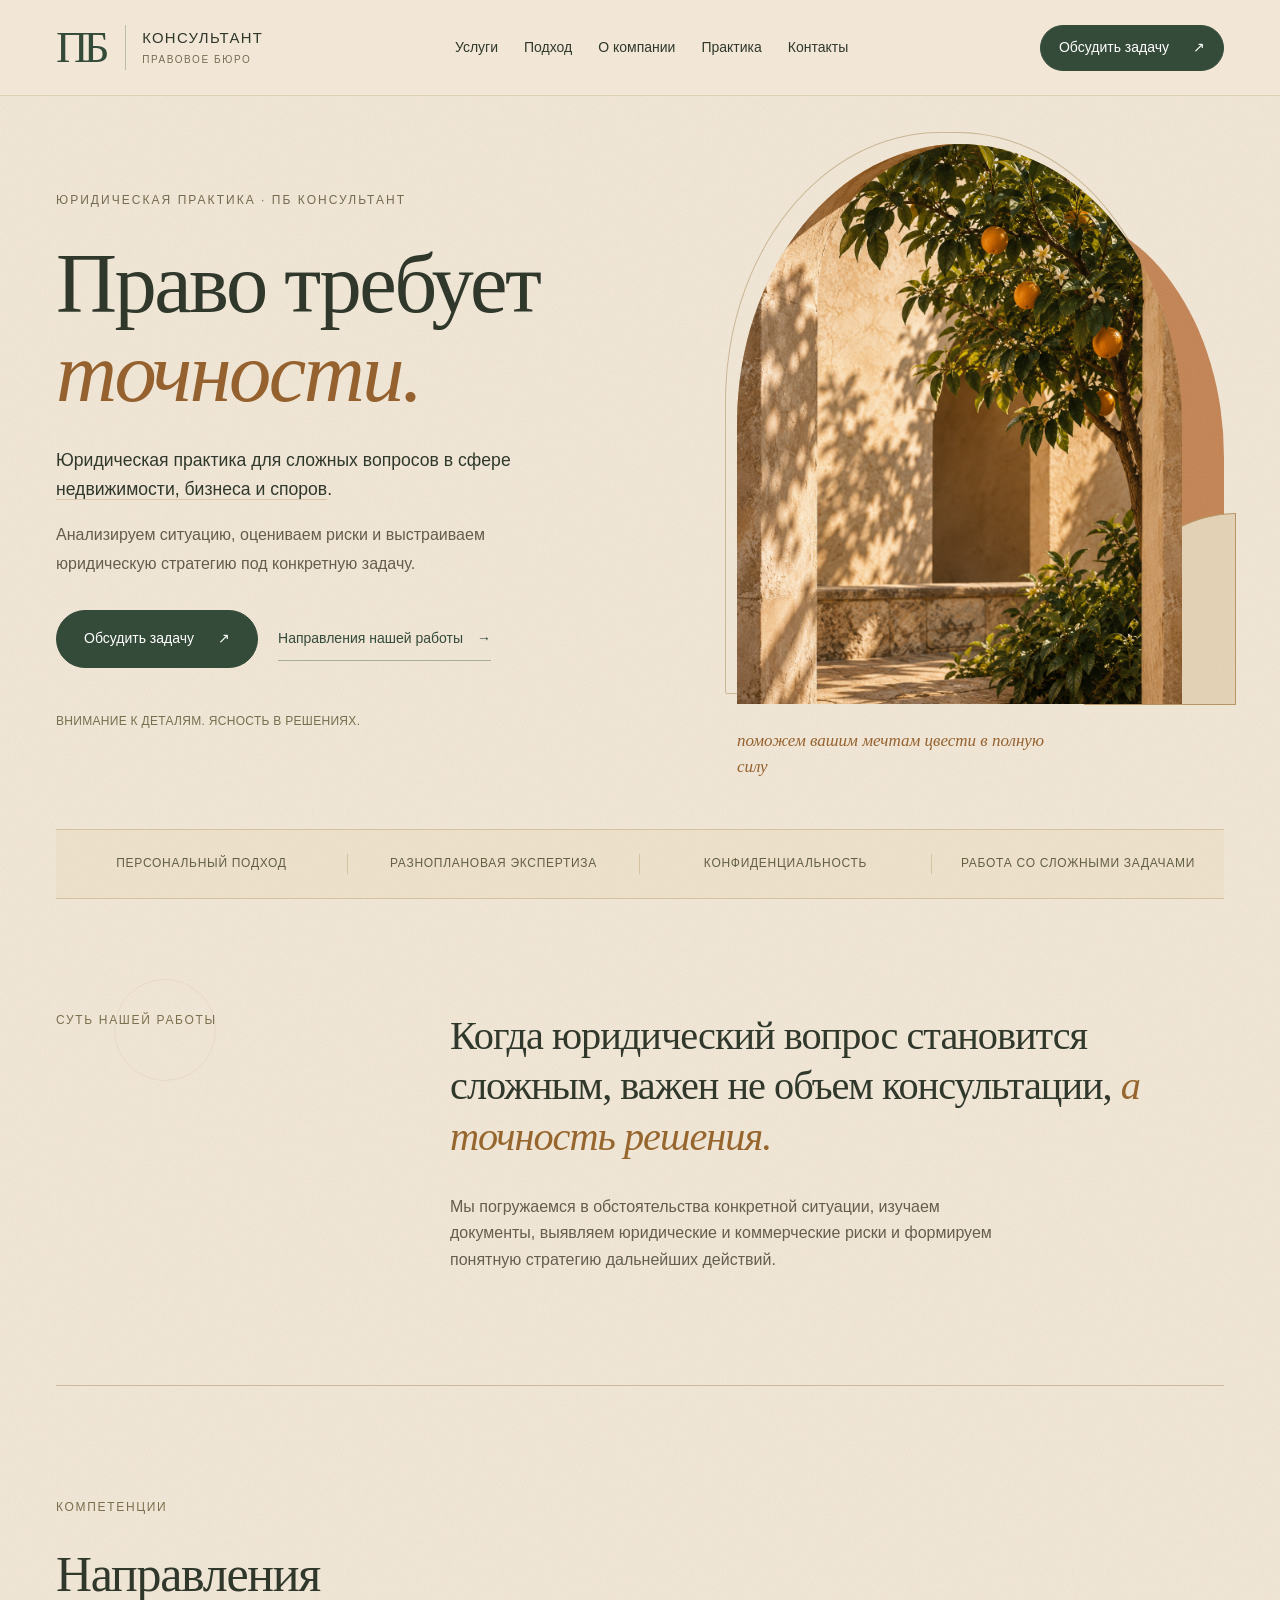
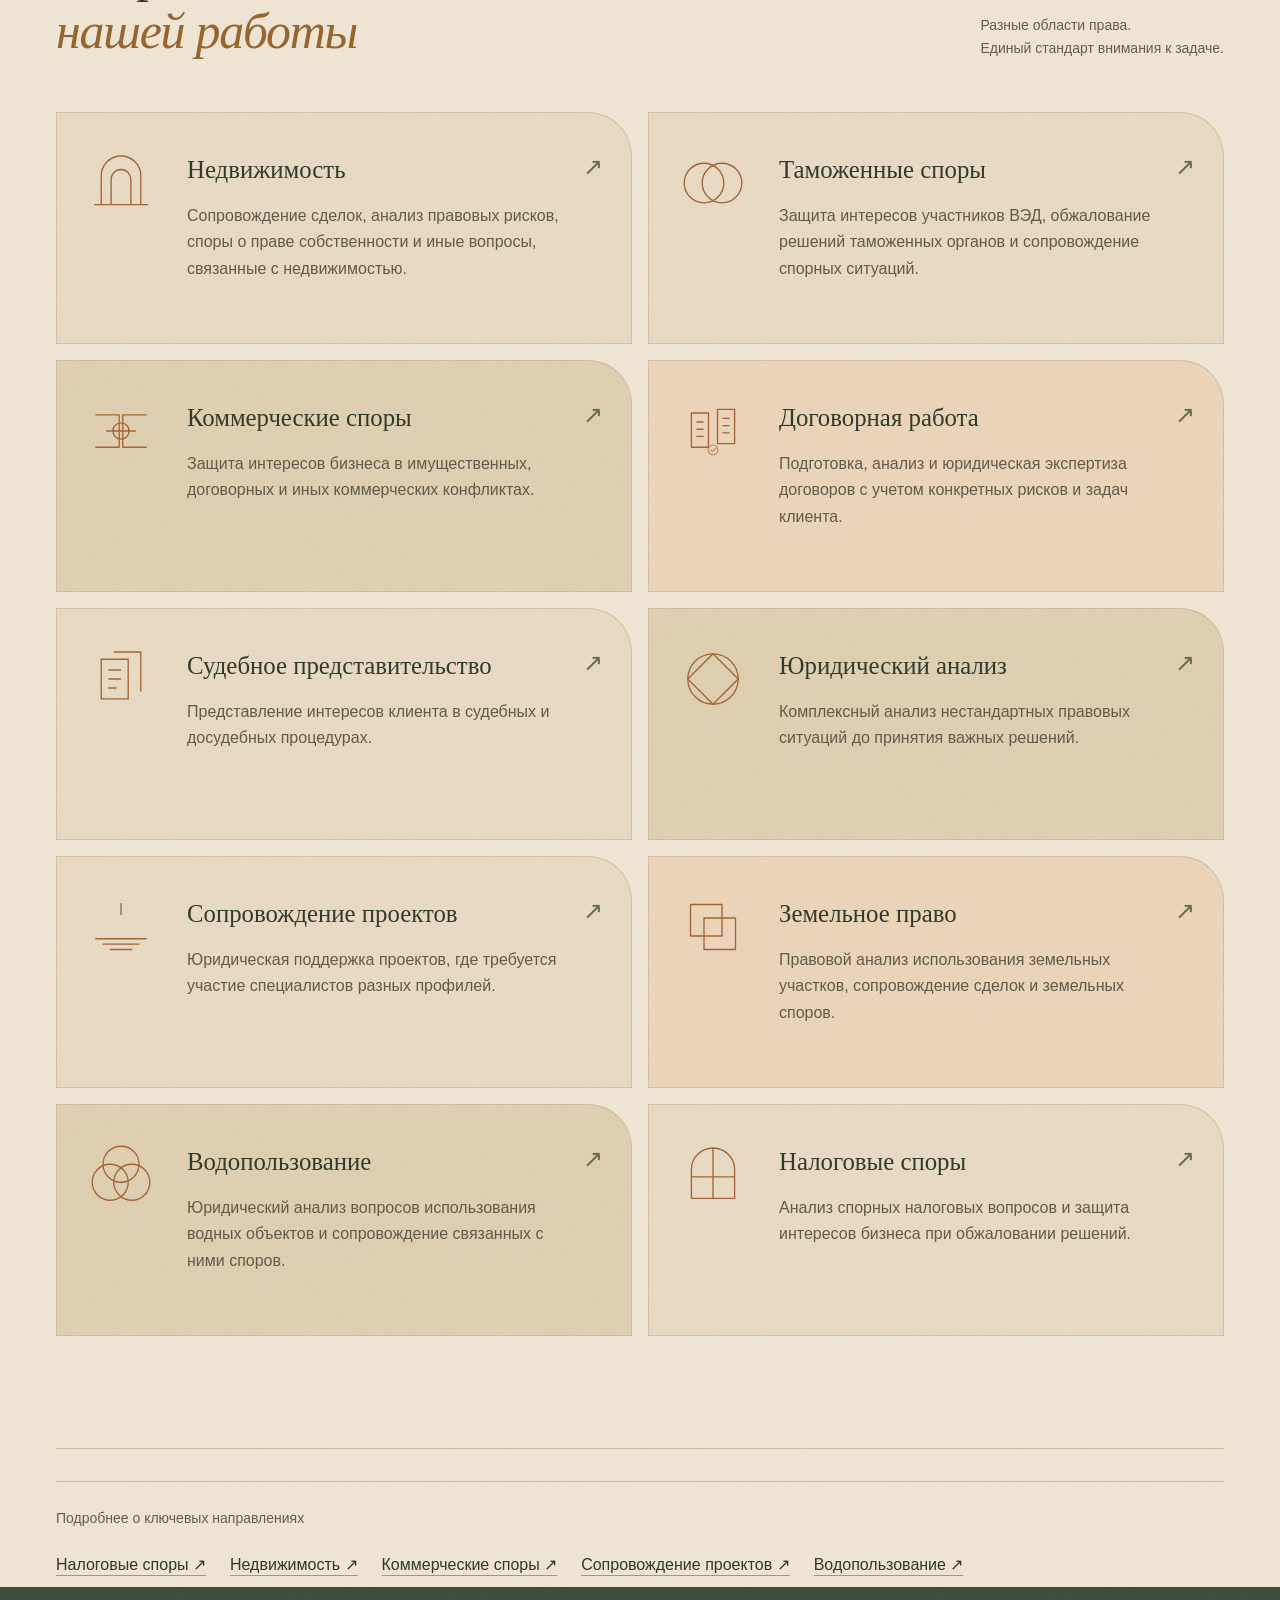
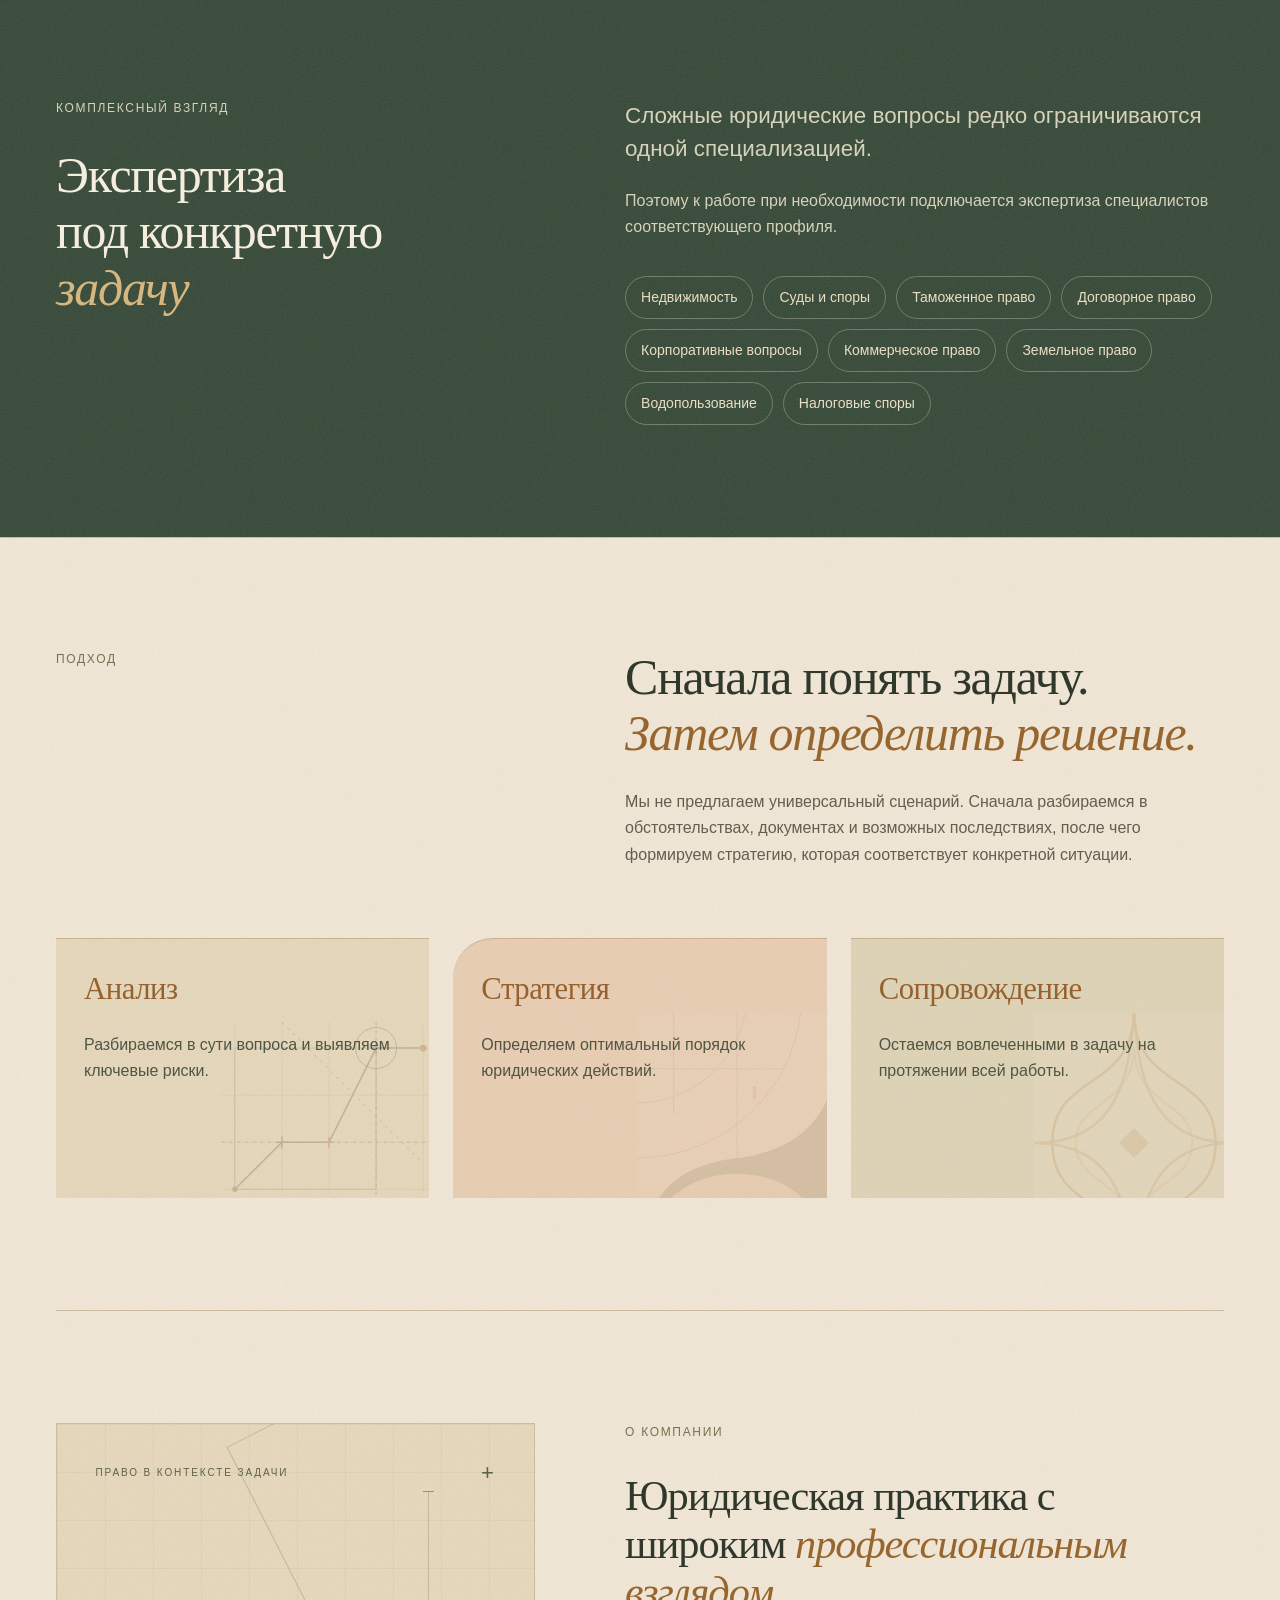
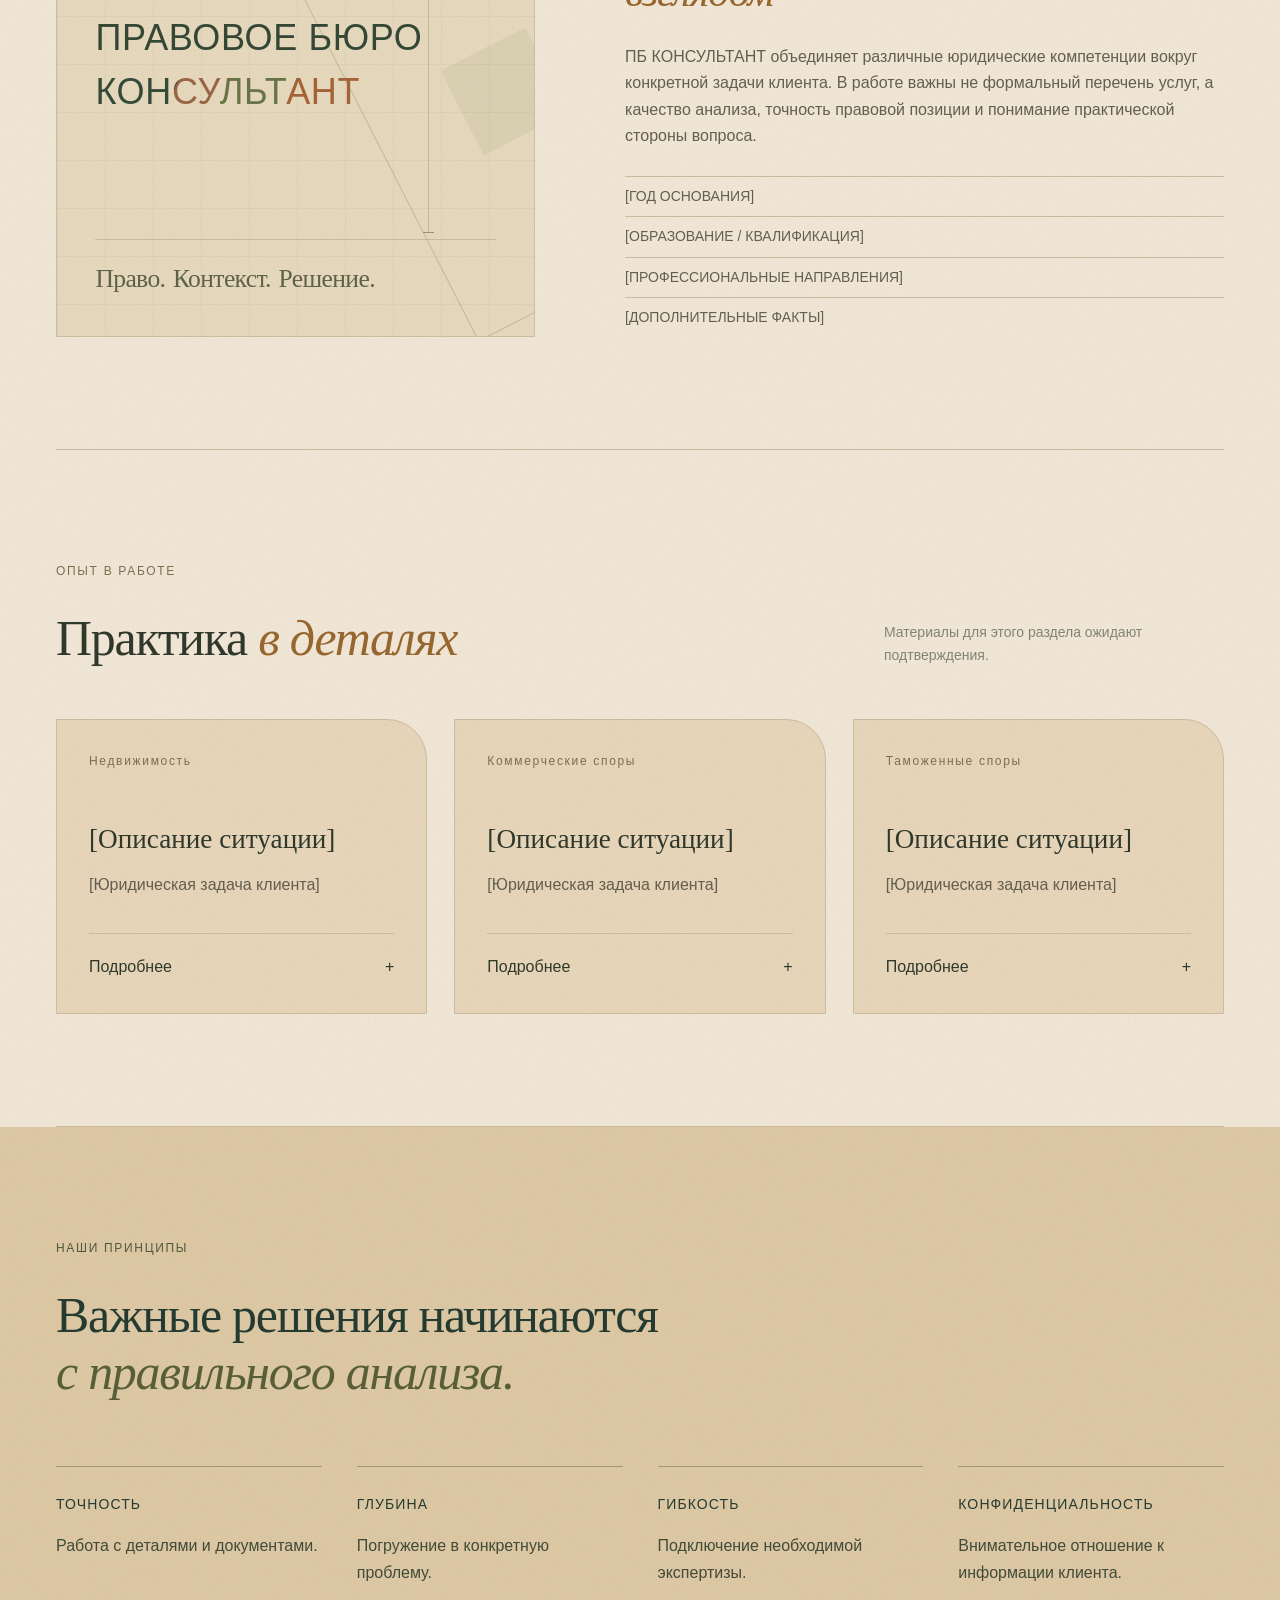
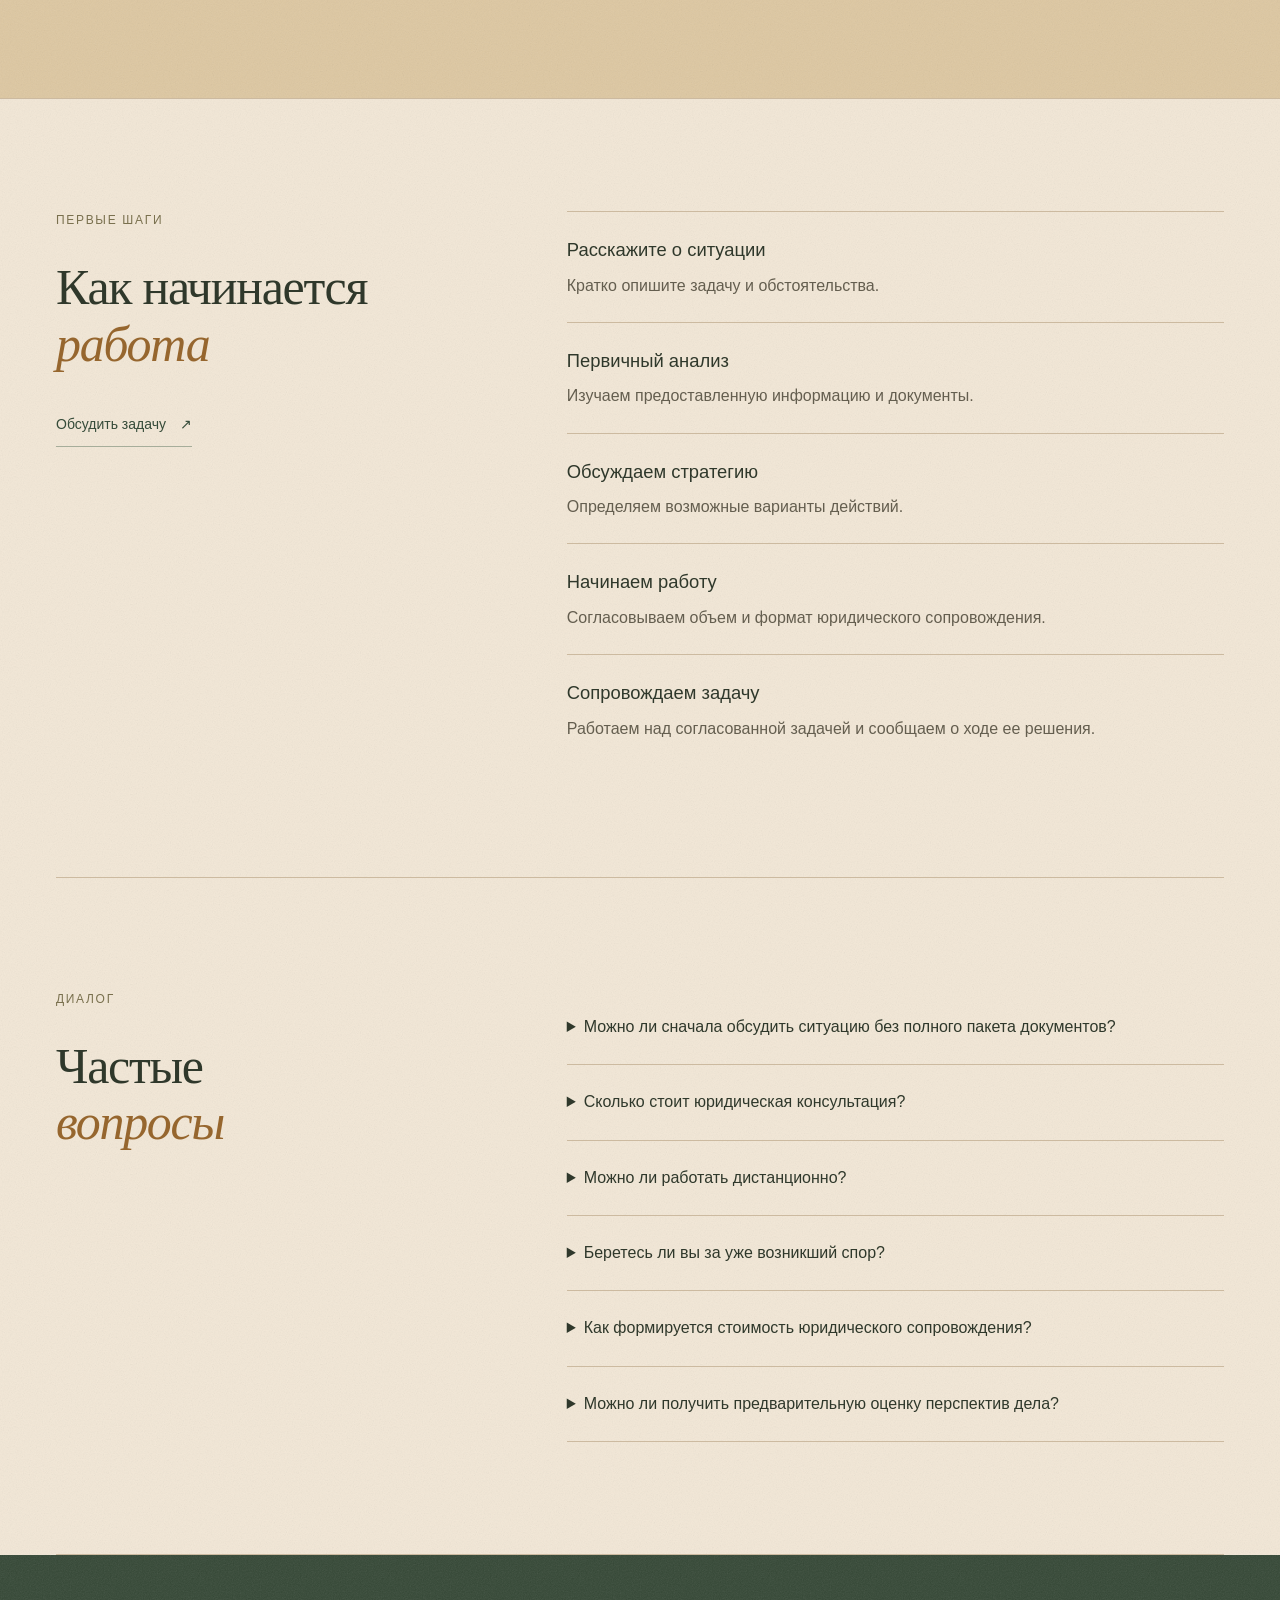
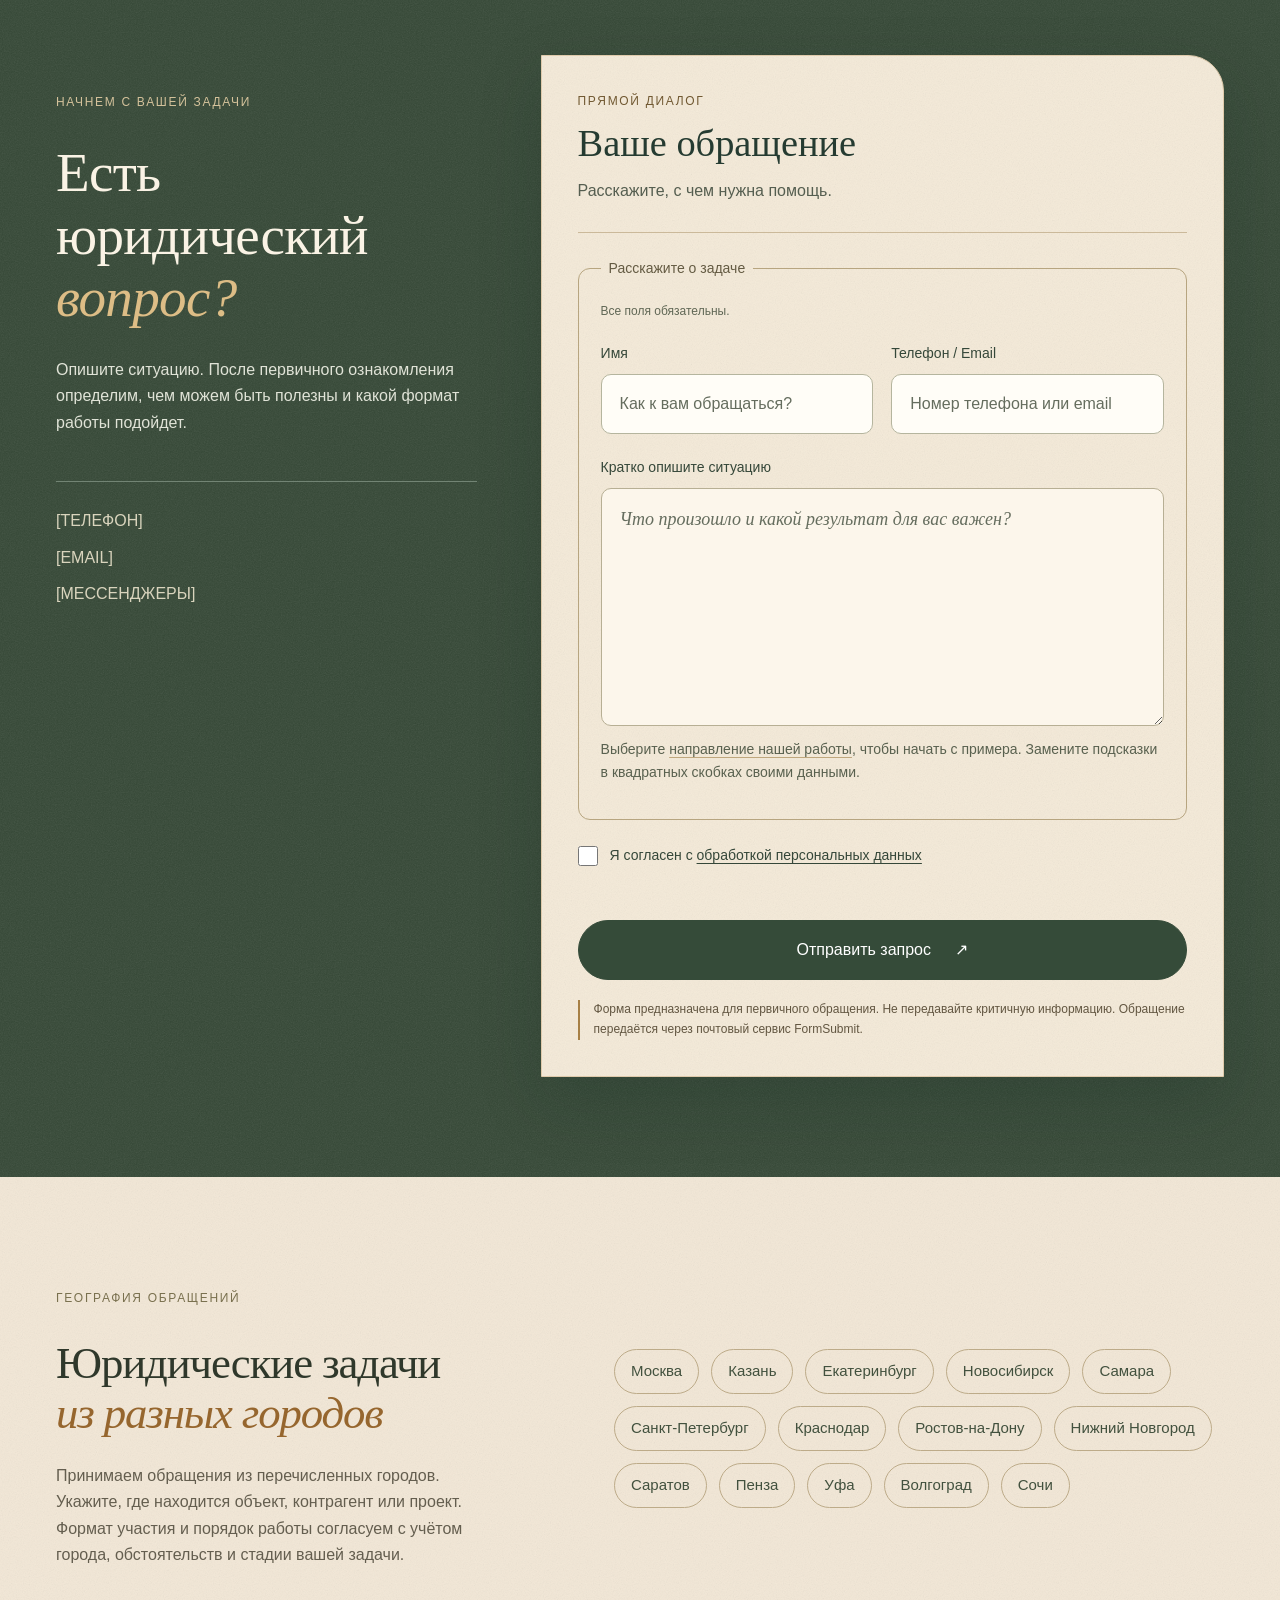
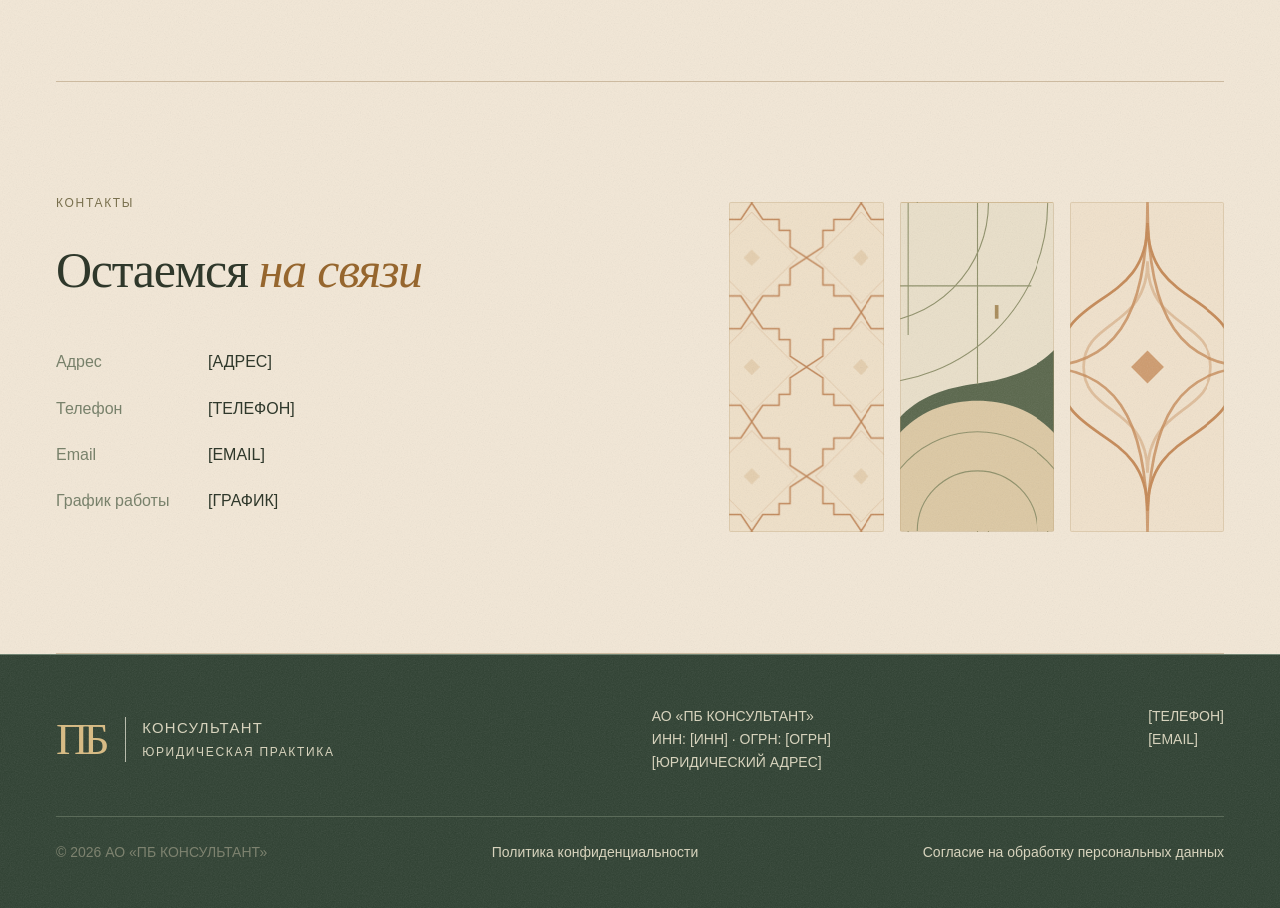
==== index.html @ 94c29e9c "initial" ====
<!doctype html>
<html lang="ru">
    <head>
        <meta charset="utf-8">
        <meta name="viewport" content="width=device-width, initial-scale=1, viewport-fit=cover">
        <meta name="theme-color" content="#f2e7d6">
        <title>ПБ Консультант — юридические услуги и сопровождение споров</title>
        <meta name="description" content="Налоговые и коммерческие споры, недвижимость, юридическое сопровождение проектов и водопользование. Анализ ситуации и правовая поддержка в ПБ Консультант.">
        <meta property="og:title" content="ПБ Консультант — юридические услуги и сопровождение споров">
        <meta property="og:description" content="Налоговые и коммерческие споры, недвижимость, юридическое сопровождение проектов и водопользование. Анализ ситуации и правовая поддержка в ПБ Консультант.">
        <meta property="og:type" content="website">
        <meta property="og:locale" content="ru_RU">
        <link rel="icon" href="favicon.svg" type="image/svg+xml">
        <link rel="stylesheet" href="css/styles.css">
        <link rel="stylesheet" href="css/responsive.css">
        <link rel="stylesheet" href="css/v3.css">
        <link rel="stylesheet" href="css/completion.css">
        <link rel="stylesheet" href="css/practice-motion.css">
        <link rel="stylesheet" href="css/editorial-motion.css">
        <link rel="stylesheet" href="css/service-pages.css">
        <!-- Порядок важен: сначала примеры, затем поведение страницы. -->
        <script src="js/practice-examples.js" defer>
        </script>
        <script src="js/form-service.js" defer></script>
        <script src="js/main.js" defer>
        </script>
        <script src="js/practice-motion.js" defer></script>
        <script src="js/editorial-motion.js" defer></script>
    </head>
    <body id="top">
        <a class="skip-link" href="#main">
            Перейти к содержанию
        </a>
        <!-- ШАПКА И НАВИГАЦИЯ -->
        <header class="header">
            <a class="brand" href="#top" aria-label="ПБ Консультант — главная">
                <span class="monogram">
                    ПБ
                </span>
                <span>
                    КОНСУЛЬТАНТ
                    <small>
                        ПРАВОВОЕ БЮРО
                    </small>
                </span>
            </a>
            <nav class="desktop-nav" aria-label="Основная навигация">
                <a href="#services">
                    Услуги
                </a>
                <a href="#approach">
                    Подход
                </a>
                <a href="#about">
                    О компании
                </a>
                <a href="#cases">Практика</a>
                <a href="#contacts">
                    Контакты
                </a>
            </nav>
            <div class="header-actions">
                <a class="button" href="#request">
                    Обсудить задачу
                    <span aria-hidden="true">
                        ↗
                    </span>
                </a>
                <button class="menu-button" type="button" aria-label="Открыть меню" aria-expanded="false" aria-controls="mobile-nav" hidden>
                    ☰
                </button>
            </div>
            <nav class="mobile-nav" id="mobile-nav" aria-label="Мобильная навигация" hidden>
                <a href="#services">
                    Услуги
                </a>
                <a href="#approach">
                    Подход
                </a>
                <a href="#about">
                    О компании
                </a>
                <a href="#cases">Практика</a>
                <a href="#contacts">
                    Контакты
                </a>
            </nav>
        </header>
        <main id="main">
            <!-- ПЕРВЫЙ ЭКРАН. Изображение: images/hero-courtyard.png. -->
            <section class="hero wrap" aria-labelledby="hero-title">
                <div class="hero-copy">
                    <p class="eyebrow">
                        ЮРИДИЧЕСКАЯ ПРАКТИКА · ПБ КОНСУЛЬТАНТ
                    </p>
                    <h1 id="hero-title">
                        Право требует
                        <br>
                        <em>
                            точности.
                        </em>
                    </h1>
                    <p class="hero-lead">
                        Юридическая практика для сложных вопросов в сфере <a class="inline-link" href="#services">недвижимости, бизнеса и споров</a>.
                    </p>
                    <p class="hero-note">
                        Анализируем ситуацию, оцениваем риски и выстраиваем юридическую стратегию под конкретную задачу.
                    </p>
                    <div class="hero-actions">
                        <a class="button" href="#request">
                            Обсудить задачу
                            <span aria-hidden="true">
                                ↗
                            </span>
                        </a>
                        <a class="text-link" href="#services">
                            Направления нашей работы
                            <span aria-hidden="true">
                                →
                            </span>
                        </a>
                    </div>
                    <p class="hero-caption">
                        ВНИМАНИЕ К ДЕТАЛЯМ. ЯСНОСТЬ В РЕШЕНИЯХ.
                    </p>
                </div>
                <figure class="hero-image tree-composition">
                    <div class="tree-frame">
                        <img src="images/hero-courtyard.png" alt="Молодое апельсиновое дерево в солнечной каменной арке" width="1122" height="1402" fetchpriority="high">
                    </div>
                    <figcaption>поможем вашим мечтам цвести в полную силу</figcaption>
                </figure>
            </section>
            <div class="trust wrap">
                <span>
                    Персональный подход
                </span>
                <span>
                    Разноплановая экспертиза
                </span>
                <span>
                    Конфиденциальность
                </span>
                <span>
                    Работа со сложными задачами
                </span>
            </div>
            <!-- ВВЕДЕНИЕ -->
            <section class="intro wrap section">
                <p class="eyebrow">
                    СУТЬ НАШЕЙ РАБОТЫ
                </p>
                <div>
                    <h2>
                        Когда юридический вопрос становится сложным, важен не объем консультации,
                        <em>
                            а точность решения.
                        </em>
                    </h2>
                    <p>
                        Мы погружаемся в обстоятельства конкретной ситуации, изучаем документы, выявляем юридические и коммерческие риски и формируем понятную стратегию дальнейших действий.
                    </p>
                </div>
            </section>
            <!-- НАПРАВЛЕНИЯ ПРАКТИКИ. data-practice связывает ссылку с примером обращения. -->
            <section id="services" class="practice section wrap">
                <div class="section-heading">
                    <div>
                        <p class="eyebrow">
                            КОМПЕТЕНЦИИ
                        </p>
                        <h2>Направления<br><em>нашей работы</em></h2>
                    </div>
                    <p>
                        Разные области права.
                        <br>
                        Единый стандарт внимания к задаче.
                    </p>
                </div>
                <div class="practice-list">
                    <!-- Направление: Недвижимость. Пример обращения — в js/practice-examples.js. -->
                    <a class="practice-row" href="#request" data-practice="real-estate">
                        <svg class="practice-symbol" viewBox="0 0 80 80" fill="none" stroke="currentColor" stroke-width="1.2" aria-hidden="true"><path d="M18 64V32a22 22 0 0 1 44 0v32M10 64h60M29 64V36a11 11 0 0 1 22 0v28"/></svg>
                        <h3>
                            Недвижимость
                        </h3>
                        <p>
                            Сопровождение сделок, анализ правовых рисков, споры о праве собственности и иные вопросы, связанные с недвижимостью.
                        </p>
                        <span class="practice-arrow" aria-hidden="true">
                            ↗
                        </span>
                    </a>
                    <!-- Направление: Таможенные споры. Пример обращения — в js/practice-examples.js. -->
                    <a class="practice-row" href="#request" data-practice="customs">
                        <svg class="practice-symbol" viewBox="0 0 80 80" fill="none" stroke="currentColor" stroke-width="1.2" aria-hidden="true"><circle cx="30" cy="40" r="22"/><circle cx="50" cy="40" r="22"/></svg>
                        <h3>
                            Таможенные споры
                        </h3>
                        <p>
                            Защита интересов участников ВЭД, обжалование решений таможенных органов и сопровождение спорных ситуаций.
                        </p>
                        <span class="practice-arrow" aria-hidden="true">
                            ↗
                        </span>
                    </a>
                    <!-- Направление: Коммерческие споры. Пример обращения — в js/practice-examples.js. -->
                    <a class="practice-row" href="#request" data-practice="commercial">
                        <svg class="practice-symbol practice-symbol--motion" viewBox="0 0 80 80" fill="none" stroke="currentColor" stroke-width="1.5" aria-hidden="true" focusable="false">
                          <path d="M12 22h26v36H12M68 22H42v36h26"/>
                          <g data-motion-part="spindle">
                            <path d="M24 40h32"/>
                            <circle cx="40" cy="40" r="9"/>
                          </g>
                        </svg>
                        <h3>
                            Коммерческие споры
                        </h3>
                        <p>
                            Защита интересов бизнеса в имущественных, договорных и иных коммерческих конфликтах.
                        </p>
                        <span class="practice-arrow" aria-hidden="true">
                            ↗
                        </span>
                    </a>
                    <!-- Направление: Договорная работа. Пример обращения — в js/practice-examples.js. -->
                    <a class="practice-row" href="#request" data-practice="contracts">
                        <svg class="practice-symbol practice-symbol--motion" viewBox="0 0 80 80" fill="none" stroke="currentColor" stroke-width="1.5" aria-hidden="true" focusable="false">
                          <g data-motion-part="party-left">
                            <path d="M16 20h19v38H16ZM22 30h7M22 38h7M22 46h7"/>
                          </g>
                          <g data-motion-part="party-right">
                            <path d="M45 16h19v38H45ZM51 26h7M51 34h7M51 42h7"/>
                          </g>
                          <g data-motion-part="seal" opacity="0.7" transform="translate(40 61) scale(.78) translate(-40 -61)">
                            <circle cx="40" cy="61" r="7"/>
                            <path d="m36.5 61 2.5 2.5 5-5"/>
                          </g>
                        </svg>
                        <h3>
                            Договорная работа
                        </h3>
                        <p>
                            Подготовка, анализ и юридическая экспертиза договоров с учетом конкретных рисков и задач клиента.
                        </p>
                        <span class="practice-arrow" aria-hidden="true">
                            ↗
                        </span>
                    </a>
                    <!-- Направление: Судебное представительство. Пример обращения — в js/practice-examples.js. -->
                    <a class="practice-row" href="#request" data-practice="litigation">
                        <svg class="practice-symbol" viewBox="0 0 80 80" fill="none" stroke="currentColor" stroke-width="1.2" aria-hidden="true"><path d="M18 18h30v44H18ZM32 10h30v44M26 30h14M26 40h14M26 50h9"/></svg>
                        <h3>
                            Судебное представительство
                        </h3>
                        <p>
                            Представление интересов клиента в судебных и досудебных процедурах.
                        </p>
                        <span class="practice-arrow" aria-hidden="true">
                            ↗
                        </span>
                    </a>
                    <!-- Направление: Юридический анализ. Пример обращения — в js/practice-examples.js. -->
                    <a class="practice-row" href="#request" data-practice="legal-analysis">
                        <svg class="practice-symbol" viewBox="0 0 80 80" fill="none" stroke="currentColor" stroke-width="1.2" aria-hidden="true"><circle cx="40" cy="40" r="28"/><path d="m12 40 28-28 28 28-28 28Z"/></svg>
                        <h3>
                            Юридический анализ
                        </h3>
                        <p>
                            Комплексный анализ нестандартных правовых ситуаций до принятия важных решений.
                        </p>
                        <span class="practice-arrow" aria-hidden="true">
                            ↗
                        </span>
                    </a>
                    <!-- Направление: Сопровождение проектов. Пример обращения — в js/practice-examples.js. -->
                    <a class="practice-row" href="#request" data-practice="projects">
                        <svg class="practice-symbol practice-symbol--motion" viewBox="0 0 80 80" fill="none" stroke="currentColor" stroke-width="1.5" aria-hidden="true" focusable="false">
                          <path data-motion-part="arch-outer" d="M12 53H68"/>
                          <path data-motion-part="arch-middle" d="M20 59H60"/>
                          <path data-motion-part="arch-inner" d="M28 65H52"/>
                          <path data-motion-part="lead" d="M40 14v12"/>
                        </svg>
                        <h3>
                            Сопровождение проектов
                        </h3>
                        <p>
                            Юридическая поддержка проектов, где требуется участие специалистов разных профилей.
                        </p>
                        <span class="practice-arrow" aria-hidden="true">
                            ↗
                        </span>
                    </a>
                    <!-- Направление: Земельное право. Пример обращения — в js/practice-examples.js. -->
                    <a class="practice-row" href="#request" data-practice="land">
                        <svg class="practice-symbol practice-symbol--motion" viewBox="0 0 80 80" fill="none" stroke="currentColor" stroke-width="1.5" aria-hidden="true" focusable="false">
                          <rect data-motion-part="plot-first" x="15" y="15" width="35" height="35"/>
                          <rect data-motion-part="plot-second" x="30" y="30" width="35" height="35"/>
                        </svg>
                        <h3>
                            Земельное право
                        </h3>
                        <p>
                            Правовой анализ использования земельных участков, сопровождение сделок и земельных споров.
                        </p>
                        <span class="practice-arrow" aria-hidden="true">
                            ↗
                        </span>
                    </a>
                    <!-- Направление: Водопользование. Пример обращения — в js/practice-examples.js. -->
                    <a class="practice-row" href="#request" data-practice="water">
                        <svg class="practice-symbol practice-symbol--motion" viewBox="0 0 80 80" fill="none" stroke="currentColor" stroke-width="1.5" aria-hidden="true" focusable="false">
                          <circle data-motion-part="bubble-top" cx="40" cy="28" r="20"/>
                          <circle data-motion-part="bubble-left" cx="28" cy="48" r="20"/>
                          <circle data-motion-part="bubble-right" cx="52" cy="48" r="20"/>
                        </svg>
                        <h3>
                            Водопользование
                        </h3>
                        <p>
                            Юридический анализ вопросов использования водных объектов и сопровождение связанных с ними споров.
                        </p>
                        <span class="practice-arrow" aria-hidden="true">
                            ↗
                        </span>
                    </a>
                    <!-- Направление: Налоговые споры. Пример обращения — в js/practice-examples.js. -->
                    <a class="practice-row" href="#request" data-practice="tax">
                        <svg class="practice-symbol" viewBox="0 0 80 80" fill="none" stroke="currentColor" stroke-width="1.2" aria-hidden="true"><path d="M16 66V34a24 24 0 0 1 48 0v32M16 66h48M40 10v56M16 42h48"/></svg>
                        <h3>
                            Налоговые споры
                        </h3>
                        <p>
                            Анализ спорных налоговых вопросов и защита интересов бизнеса при обжаловании решений.
                        </p>
                        <span class="practice-arrow" aria-hidden="true">
                            ↗
                        </span>
                    </a>
                </div>
            </section>
<!-- service-pages:start -->
<nav class="service-links wrap" aria-label="Подробнее об услугах"><p>Подробнее о ключевых направлениях</p><div class="service-link-list"><a href="uslugi/nalogovye-spory.html">Налоговые споры <span aria-hidden="true">↗</span></a>
<a href="uslugi/nedvizhimost.html">Недвижимость <span aria-hidden="true">↗</span></a>
<a href="uslugi/kommercheskie-spory.html">Коммерческие споры <span aria-hidden="true">↗</span></a>
<a href="uslugi/soprovozhdenie-proektov.html">Сопровождение проектов <span aria-hidden="true">↗</span></a>
<a href="uslugi/vodopolzovanie.html">Водопользование <span aria-hidden="true">↗</span></a></div></nav>
<!-- service-pages:end -->
            <!-- ЭКСПЕРТИЗА -->
            <section class="expertise section">
                <div class="wrap split">
                    <div>
                        <p class="eyebrow">
                            КОМПЛЕКСНЫЙ ВЗГЛЯД
                        </p>
                        <h2>
                            Экспертиза
                            <br>
                            под конкретную
                            <br>
                            <em>
                                задачу
                            </em>
                        </h2>
                    </div>
                    <div>
                        <p class="large-copy">
                            Сложные юридические вопросы редко ограничиваются одной специализацией.
                        </p>
                        <p>
                            Поэтому к работе при необходимости подключается экспертиза специалистов соответствующего профиля.
                        </p>
                        <div class="tags">
                            <span>
                                Недвижимость
                            </span>
                            <span>
                                Суды и споры
                            </span>
                            <span>
                                Таможенное право
                            </span>
                            <span>
                                Договорное право
                            </span>
                            <span>
                                Корпоративные вопросы
                            </span>
                            <span>
                                Коммерческое право
                            </span>
                            <span>
                                Земельное право
                            </span>
                            <span>
                                Водопользование
                            </span>
                            <span>
                                Налоговые споры
                            </span>
                        </div>
                    </div>
                </div>
            </section>
            <!-- ПОДХОД: названия вместо нумерации -->
            <section id="approach" class="section wrap">
                <div class="split">
                    <p class="eyebrow">
                        ПОДХОД
                    </p>
                    <div>
                        <h2>
                            Сначала понять задачу.
                            <br>
                            <em>
                                Затем определить решение.
                            </em>
                        </h2>
                        <p class="measure">
                            Мы не предлагаем универсальный сценарий. Сначала разбираемся в обстоятельствах, документах и возможных последствиях, после чего формируем стратегию, которая соответствует конкретной ситуации.
                        </p>
                    </div>
                </div>
                <div class="principles">
                    <article>
                        <h3 class="principle-title">
                            Анализ
                        </h3>
                        <p>
                            Разбираемся в сути вопроса и выявляем ключевые риски.
                        </p>
                    </article>
                    <article>
                        <h3 class="principle-title">
                            Стратегия
                        </h3>
                        <p>
                            Определяем оптимальный порядок юридических действий.
                        </p>
                    </article>
                    <article>
                        <h3 class="principle-title">
                            Сопровождение
                        </h3>
                        <p>
                            Остаемся вовлеченными в задачу на протяжении всей работы.
                        </p>
                    </article>
                </div>
            </section>
            <!-- О КОМПАНИИ -->
            <section id="about" class="about section wrap">
                <div class="about-mark identity-panel" data-identity>
    <div class="identity-topline">
        <span>ПРАВО В КОНТЕКСТЕ ЗАДАЧИ</span>
        <span class="identity-coordinate" aria-hidden="true">+</span>
    </div>
    <span class="identity-axis" aria-hidden="true"></span>
    <span class="identity-block" aria-hidden="true"></span>
    <div class="identity-wordmark">
        <span class="identity-full-name">ПРАВОВОЕ БЮРО</span>
        <span class="identity-name">КОНСУЛЬТАНТ</span>
    </div>
    <p class="identity-tagline"><span>Право.</span> <span>Контекст.</span> <span>Решение.</span></p>
</div>

                <div>
                    <p class="eyebrow">
                        О КОМПАНИИ
                    </p>
                    <h2>
                        Юридическая практика с широким
                        <em>
                            профессиональным взглядом
                        </em>
                    </h2>
                    <p>
                        ПБ КОНСУЛЬТАНТ объединяет различные юридические компетенции вокруг конкретной задачи клиента. В работе важны не формальный перечень услуг, а качество анализа, точность правовой позиции и понимание практической стороны вопроса.
                    </p>
                    <div class="facts">
                        <p>
                            [ГОД ОСНОВАНИЯ]
                        </p>
                        <p>
                            [ОБРАЗОВАНИЕ / КВАЛИФИКАЦИЯ]
                        </p>
                        <p>
                            [ПРОФЕССИОНАЛЬНЫЕ НАПРАВЛЕНИЯ]
                        </p>
                        <p>
                            [ДОПОЛНИТЕЛЬНЫЕ ФАКТЫ]
                        </p>
                    </div>
                </div>
            </section>
            <!-- КЕЙСЫ. Все данные пока являются явными шаблонами. -->
            <section id="cases" class="section wrap">
                <div class="section-heading">
                    <div>
                        <p class="eyebrow">
                            ОПЫТ В РАБОТЕ
                        </p>
                        <h2>
                            Практика
                            <em>
                                в деталях
                            </em>
                        </h2>
                    </div>
                    <p class="placeholder">
                        Материалы для этого раздела ожидают подтверждения.
                    </p>
                </div>
                <div class="case-grid">
                    <article class="case">
                        <p class="eyebrow">
                            Недвижимость
                        </p>
                        <h3>
                            [Описание ситуации]
                        </h3>
                        <p>
                            [Юридическая задача клиента]
                        </p>
                        <button class="case-button" type="button" data-dialog="case-0">
                            Подробнее
                            <span aria-hidden="true">
                                +
                            </span>
                        </button>
                    </article>
                    <article class="case">
                        <p class="eyebrow">
                            Коммерческие споры
                        </p>
                        <h3>
                            [Описание ситуации]
                        </h3>
                        <p>
                            [Юридическая задача клиента]
                        </p>
                        <button class="case-button" type="button" data-dialog="case-1">
                            Подробнее
                            <span aria-hidden="true">
                                +
                            </span>
                        </button>
                    </article>
                    <article class="case">
                        <p class="eyebrow">
                            Таможенные споры
                        </p>
                        <h3>
                            [Описание ситуации]
                        </h3>
                        <p>
                            [Юридическая задача клиента]
                        </p>
                        <button class="case-button" type="button" data-dialog="case-2">
                            Подробнее
                            <span aria-hidden="true">
                                +
                            </span>
                        </button>
                    </article>
                </div>
            </section>
            <!-- ПРИНЦИПЫ -->
            <section class="advantages section">
                <div class="wrap">
                    <p class="eyebrow">
                        НАШИ ПРИНЦИПЫ
                    </p>
                    <h2>
                        Важные решения начинаются
                        <br>
                        <em>
                            с правильного анализа.
                        </em>
                    </h2>
                    <div class="advantage-grid">
                        <article>
                            <h3>
                                Точность
                            </h3>
                            <p>
                                Работа с деталями и документами.
                            </p>
                        </article>
                        <article>
                            <h3>
                                Глубина
                            </h3>
                            <p>
                                Погружение в конкретную проблему.
                            </p>
                        </article>
                        <article>
                            <h3>
                                Гибкость
                            </h3>
                            <p>
                                Подключение необходимой экспертизы.
                            </p>
                        </article>
                        <article>
                            <h3>
                                Конфиденциальность
                            </h3>
                            <p>
                                Внимательное отношение к информации клиента.
                            </p>
                        </article>
                    </div>
                </div>
            </section>
            <!-- ПРОЦЕСС РАБОТЫ -->
            <section class="process section wrap">
                <div>
                    <p class="eyebrow">
                        ПЕРВЫЕ ШАГИ
                    </p>
                    <h2>
                        Как начинается
                        <br>
                        <em>
                            работа
                        </em>
                    </h2>
                    <a class="text-link" href="#request">
                        Обсудить задачу
                        <span aria-hidden="true">
                            ↗
                        </span>
                    </a>
                </div>
                <ol>
                    <li>
                        <h3>
                            Расскажите о ситуации
                        </h3>
                        <p>
                            Кратко опишите задачу и обстоятельства.
                        </p>
                    </li>
                    <li>
                        <h3>
                            Первичный анализ
                        </h3>
                        <p>
                            Изучаем предоставленную информацию и документы.
                        </p>
                    </li>
                    <li>
                        <h3>
                            Обсуждаем стратегию
                        </h3>
                        <p>
                            Определяем возможные варианты действий.
                        </p>
                    </li>
                    <li>
                        <h3>
                            Начинаем работу
                        </h3>
                        <p>
                            Согласовываем объем и формат юридического сопровождения.
                        </p>
                    </li>
                    <li>
                        <h3>
                            Сопровождаем задачу
                        </h3>
                        <p>
                            Работаем над согласованной задачей и сообщаем о ходе ее решения.
                        </p>
                    </li>
                </ol>
            </section>
            
            <!-- FAQ: нативные details/summary работают и без JavaScript. -->
            <section class="faq section wrap">
                <div>
                    <p class="eyebrow">
                        ДИАЛОГ
                    </p>
                    <h2>
                        Частые
                        <br>
                        <em>
                            вопросы
                        </em>
                    </h2>
                </div>
                <div>
                    <details class="faq-item">
                        <summary>
                            Можно ли сначала обсудить ситуацию без полного пакета документов?
                        </summary>
                        <p>
                            Да. Для начала достаточно краткого описания ситуации. После знакомства с задачей определим, какие документы потребуются для анализа.
                        </p>
                    </details>
                    <details class="faq-item">
                        <summary>
                            Сколько стоит юридическая консультация?
                        </summary>
                        <p>
                            Стоимость зависит от вопроса и объема документов. Условия и стоимость согласовываются до начала работы.
                        </p>
                    </details>
                    <details class="faq-item">
                        <summary>
                            Можно ли работать дистанционно?
                        </summary>
                        <p>
                            Формат работы обсуждается с учетом задачи. Консультации и обмен документами могут проходить дистанционно; необходимость личного участия определяем отдельно.
                        </p>
                    </details>
                    <details class="faq-item">
                        <summary>
                            Беретесь ли вы за уже возникший спор?
                        </summary>
                        <p>
                            Да. Изучим обстоятельства, документы и текущую стадию спора, после чего обсудим возможные действия.
                        </p>
                    </details>
                    <details class="faq-item">
                        <summary>
                            Как формируется стоимость юридического сопровождения?
                        </summary>
                        <p>
                            Учитываются сложность задачи, объем работы, сроки и необходимые компетенции. Формат оплаты согласовывается заранее.
                        </p>
                    </details>
                    <details class="faq-item">
                        <summary>
                            Можно ли получить предварительную оценку перспектив дела?
                        </summary>
                        <p>
                            После первичного анализа можно обсудить возможные сценарии и риски. Оценка перспектив не является гарантией результата.
                        </p>
                    </details>
                </div>
            </section>
            <!-- ФОРМА. Получатель задаётся в action. Подтвердите адрес в письме FormSubmit после первой отправки. -->
            <section id="request" class="cta section">
                <div class="wrap split">
                    <div>
                        <p class="eyebrow">
                            НАЧНЕМ С ВАШЕЙ ЗАДАЧИ
                        </p>
                        <h2>
                            Есть юридический
                            <br>
                            <em>
                                вопрос?
                            </em>
                        </h2>
                        <p>
                            Опишите ситуацию. После первичного ознакомления определим, чем можем быть полезны и какой формат работы подойдет.
                        </p>
                        <div class="cta-contacts">
                            <span>
                                [ТЕЛЕФОН]
                            </span>
                            <span>
                                [EMAIL]
                            </span>
                            <span>
                                [МЕССЕНДЖЕРЫ]
                            </span>
                        </div>
                    </div>
                    <form id="contact-form" class="contact-form" method="post"
                        action="https://formsubmit.co/dansal08@mail.ru"
                        data-endpoint="https://formsubmit.co/ajax/dansal08@mail.ru"
                        aria-labelledby="form-title">
                        <div class="form-heading">
                            <p class="eyebrow">ПРЯМОЙ ДИАЛОГ</p>
                            <h3 id="form-title">Ваше обращение</h3>
                            <p>Расскажите, с чем нужна помощь.</p>
                        </div>
                        <label class="honey" aria-hidden="true">
                            Сайт<input name="_honey" tabindex="-1" autocomplete="off">
                        </label>

                        <!-- Общая рамка объединяет рабочую область формы. -->
                        <fieldset class="form-fields">
                            <legend>Расскажите о задаче</legend>
                            <p class="required-note">Все поля обязательны.</p>
                            <div class="form-pair">
                                <div class="field">
                                    <label for="name">Имя</label>
                                    <input id="name" name="name" autocomplete="name"
                                        placeholder="Как к вам обращаться?" maxlength="120"
                                        aria-describedby="name-error" required>
                                    <p id="name-error" class="field-error" hidden></p>
                                </div>
                                <div class="field">
                                    <label for="contact">Телефон / Email</label>
                                    <input id="contact" name="contact" autocomplete="email"
                                        placeholder="Номер телефона или email" maxlength="200"
                                        spellcheck="false" aria-describedby="contact-error" required>
                                    <p id="contact-error" class="field-error" hidden></p>
                                </div>
                            </div>
                            <label for="message">Кратко опишите ситуацию</label>
                            <textarea id="message" name="message" rows="8" maxlength="6000"
                                placeholder="Что произошло и какой результат для вас важен?"
                                aria-describedby="message-help message-error example-status" required></textarea>
                            <p id="message-error" class="field-error" hidden></p>
                            <p id="message-help" class="field-help">
                                Выберите <a class="inline-link" href="#services">направление нашей работы</a>,
                                чтобы начать с примера. Замените подсказки в квадратных скобках своими данными.
                            </p>
                            <p id="example-status" class="field-help" role="status" aria-live="polite"></p>
                            <details id="example-preview" class="example-preview" hidden>
                                <summary>Посмотреть пример по выбранному направлению</summary>
                                <pre id="example-text"></pre>
                                <button id="apply-example" class="text-button" type="button">
                                    Заменить мой текст примером
                                </button>
                            </details>
                            <button id="undo-example" class="text-button" type="button" hidden>
                                Отменить подстановку
                            </button>
                        </fieldset>
                        <input id="practice" name="practice" type="hidden">

                        <div class="consent">
                            <input id="consent" name="consent" type="checkbox"
                                aria-describedby="consent-error" required>
                            <label for="consent">
                                Я согласен с
                                <a href="legal/consent.html" target="_blank" rel="noopener">обработкой персональных данных</a>
                            </label>
                        </div>
                        <p id="consent-error" class="field-error" hidden></p>
                        <button id="submit-request" class="button" type="submit" disabled>
                            Отправить запрос <span aria-hidden="true">↗</span>
                        </button>
                        <p id="form-status" class="form-status" role="status"
                            aria-live="polite" aria-atomic="true" tabindex="-1"></p>
                        <p id="intake-notice" class="form-notice">
                            Форма предназначена для первичного обращения. Не передавайте критичную информацию.
                            Обращение передаётся через почтовый сервис FormSubmit.
                        </p>
                        <noscript>
                            <p class="form-notice">Включите JavaScript, чтобы проверить поля и отправить обращение.</p>
                        </noscript>
                    </form>
                </div>
            </section>
            <!-- КОНТАКТЫ. Замените заглушки; для телефона используйте ссылку tel:, для email — mailto:. -->
<!-- service-regions:start -->
<section id="regions" class="regional-coverage section wrap" aria-labelledby="regions-title"><div><p class="eyebrow">ГЕОГРАФИЯ ОБРАЩЕНИЙ</p><h2 id="regions-title">Юридические задачи<br><em>из разных городов</em></h2><p>Принимаем обращения из перечисленных городов. Укажите, где находится объект, контрагент или проект. Формат участия и порядок работы согласуем с учётом города, обстоятельств и стадии вашей задачи.</p></div><ul class="coverage-cities" aria-label="Города, из которых принимаем обращения"><li>Москва</li><li>Казань</li><li>Екатеринбург</li><li>Новосибирск</li><li>Самара</li><li>Санкт-Петербург</li><li>Краснодар</li><li>Ростов-на-Дону</li><li>Нижний Новгород</li><li>Саратов</li><li>Пенза</li><li>Уфа</li><li>Волгоград</li><li>Сочи</li></ul></section>
<!-- service-regions:end -->
            <section id="contacts" class="contacts section wrap">
                <div>
                    <p class="eyebrow">
                        КОНТАКТЫ
                    </p>
                    <h2>
                        Остаемся
                        <em>
                            на связи
                        </em>
                    </h2>
                    <dl>
                        <div>
                            <dt>
                                Адрес
                            </dt>
                            <dd>
                                [АДРЕС]
                            </dd>
                        </div>
                        <div>
                            <dt>
                                Телефон
                            </dt>
                            <dd>
                                [ТЕЛЕФОН]
                            </dd>
                        </div>
                        <div>
                            <dt>
                                Email
                            </dt>
                            <dd>
                                [EMAIL]
                            </dd>
                        </div>
                        <div>
                            <dt>
                                График работы
                            </dt>
                            <dd>
                                [ГРАФИК]
                            </dd>
                        </div>
                    </dl>
                </div>
                <!-- Три родственных орнамента по выбранному референсу. -->
                <div class="ornament-triptych" aria-hidden="true">
                    <div class="ornament-panel ornament-tile"></div>
                    <div class="ornament-panel ornament-arc"></div>
                    <div class="ornament-panel ornament-flower"></div>
                </div>
            </section>
        </main>
        <!-- ПОДВАЛ. Реквизиты и юридические документы заполняются владельцем. -->
        <footer class="footer">
            <div class="wrap">
            <div class="footer-top">
                <a class="brand" href="#top" aria-label="ПБ Консультант — главная">
                    <span class="monogram">
                        ПБ
                    </span>
                    <span>
                        КОНСУЛЬТАНТ
                        <small>
                            ЮРИДИЧЕСКАЯ ПРАКТИКА
                        </small>
                    </span>
                </a>
                <p>
                    АО «ПБ КОНСУЛЬТАНТ»
                    <br>
                    ИНН: [ИНН] · ОГРН: [ОГРН]
                    <br>
                    [ЮРИДИЧЕСКИЙ АДРЕС]
                </p>
                <p>
                    [ТЕЛЕФОН]
                    <br>
                    [EMAIL]
                </p>
            </div>
            <div class="footer-bottom">
                <span>
                    © 2026 АО «ПБ КОНСУЛЬТАНТ»
                </span>
                <a href="legal/privacy.html">
                    Политика конфиденциальности
                </a>
                <a href="legal/consent.html">
                    Согласие на обработку персональных данных
                </a>
            </div>
            </div>
        </footer>
        <div class="mobile-cta">
            <a class="button" href="#request">
                Обсудить задачу
                <span aria-hidden="true">
                    ↗
                </span>
            </a>
        </div>

        <!-- Подтверждение обязательно перед каждой передачей данных. -->
        <dialog class="send-warning" id="send-warning" aria-labelledby="warning-title" aria-describedby="warning-text">
            <p class="eyebrow">ПЕРЕД ОТПРАВКОЙ</p>
            <h2 id="warning-title" tabindex="-1" autofocus>Позаботимся о конфиденциальности</h2>
            <p id="warning-text">
                Форма предназначена только для первичного обращения. Пожалуйста, не передавайте
                критичную или конфиденциальную информацию через наш сайт. Для подробностей и документов
                согласуйте с нами другой удобный канал связи.
            </p>
            <small class="developer-note">Передаём вам «Большое спасибо за понимание» от нашего разработчика.</small>
            <label class="warning-acknowledgement" for="warning-acknowledgement">
                <input id="warning-acknowledgement" type="checkbox" required>
                <span>Я прочитал(а) предупреждение и согласен(на) использовать форму только для первичного обращения.</span>
            </label>
            <div class="warning-actions">
                <button class="button button-outline" id="cancel-send" type="button">Вернуться к тексту</button>
                <button class="button" id="confirm-send" type="button" disabled>Отправить обращение</button>
            </div>
        </dialog>

        <!-- ДЕТАЛЬНЫЕ ОПИСАНИЯ КЕЙСОВ -->
        <!-- Кейс: замените тексты здесь и в соответствующей карточке выше. -->
        <dialog class="case-dialog" id="case-0" aria-labelledby="case-title-0">
            <button type="button" class="dialog-close" data-close-dialog aria-label="Закрыть кейс">
                ×
            </button>
            <h2 id="case-title-0">
                Недвижимость
            </h2>
            <p class="placeholder">
                Шаблон. Подтвержденный кейс пока не предоставлен.
            </p>
            <h3>
                Ситуация
            </h3>
            <p>
                [Описание ситуации]
            </p>
            <h3>
                Задача
            </h3>
            <p>
                [Юридическая задача клиента]
            </p>
            <h3>
                Подход
            </h3>
            <p>
                [Какие действия были предприняты]
            </p>
            <h3>
                Результат
            </h3>
            <p>
                [Подтвержденный результат]
            </p>
        </dialog>
        <!-- Кейс: замените тексты здесь и в соответствующей карточке выше. -->
        <dialog class="case-dialog" id="case-1" aria-labelledby="case-title-1">
            <button type="button" class="dialog-close" data-close-dialog aria-label="Закрыть кейс">
                ×
            </button>
            <h2 id="case-title-1">
                Коммерческие споры
            </h2>
            <p class="placeholder">
                Шаблон. Подтвержденный кейс пока не предоставлен.
            </p>
            <h3>
                Ситуация
            </h3>
            <p>
                [Описание ситуации]
            </p>
            <h3>
                Задача
            </h3>
            <p>
                [Юридическая задача клиента]
            </p>
            <h3>
                Подход
            </h3>
            <p>
                [Какие действия были предприняты]
            </p>
            <h3>
                Результат
            </h3>
            <p>
                [Подтвержденный результат]
            </p>
        </dialog>
        <!-- Кейс: замените тексты здесь и в соответствующей карточке выше. -->
        <dialog class="case-dialog" id="case-2" aria-labelledby="case-title-2">
            <button type="button" class="dialog-close" data-close-dialog aria-label="Закрыть кейс">
                ×
            </button>
            <h2 id="case-title-2">
                Таможенные споры
            </h2>
            <p class="placeholder">
                Шаблон. Подтвержденный кейс пока не предоставлен.
            </p>
            <h3>
                Ситуация
            </h3>
            <p>
                [Описание ситуации]
            </p>
            <h3>
                Задача
            </h3>
            <p>
                [Юридическая задача клиента]
            </p>
            <h3>
                Подход
            </h3>
            <p>
                [Какие действия были предприняты]
            </p>
            <h3>
                Результат
            </h3>
            <p>
                [Подтвержденный результат]
            </p>
        </dialog>
    </body>
</html>
---- css/styles.css ----
/*
 * ПБ КОНСУЛЬТАНТ — основные стили.
 * Цвета меняйте в :root. Мобильные правила находятся в responsive.css.
 * Здесь нет Tailwind, сборки, внешних шрифтов или минифицированного кода.
 */

/* Палитра и общие размеры */
:root {
    --background: #f8f7f3;
    --foreground: #30342d;
    --text-muted: #686c61;
    --accent: #373d32;
    --accent-hover: #525b45;
    --heading-muted: #777c6c;
    --principle-color: #939a85;
    --surface: #eeeee6;
    --border: #d9dad1;
    --error: #963b2e;
    --font-body: Arial, Helvetica, sans-serif;
    --font-heading: Georgia, "Times New Roman", serif;
    --page-width: 1376px;
}

/* Базовые элементы */
* {
    box-sizing: border-box;
}

html {
    scroll-behavior: smooth;
    scroll-padding-top: 105px;
    -webkit-text-size-adjust: 100%;
    text-size-adjust: 100%;
}

body {
    margin: 0;
    background: var(--background);
    color: var(--foreground);
    font-family: var(--font-body);
    font-size: 16px;
    line-height: 1.65;
}

h1, h2, h3, p, figure {
    margin: 0;
}

h1, h2, h3 {
    font-weight: 400;
}

h1, h2 {
    font-family: var(--font-heading);
    letter-spacing: -0.045em;
    line-height: 1.13;
}

h2 {
    font-size: clamp(2.25rem, 3.9vw, 3.55rem);
}

h1 em, h2 em {
    color: var(--heading-muted);
    font-weight: 400;
}

p {
    color: var(--text-muted);
}

a {
    color: inherit;
    text-decoration: none;
}

button, input, textarea {
    font: inherit;
}

button, a {
    touch-action: manipulation;
    -webkit-tap-highlight-color: transparent;
}

button {
    cursor: pointer;
}

button:disabled {
    cursor: not-allowed;
    opacity: 0.6;
}

img {
    display: block;
    max-width: 100%;
}

[hidden] {
    display: none !important;
}

:focus-visible {
    outline: 2px solid #667154;
    outline-offset: 5px;
}

/* Сетка и общие компоненты */
.wrap {
    width: calc(100% - 112px);
    max-width: var(--page-width);
    margin-inline: auto;
}

.section {
    padding-block: 112px;
    border-bottom: 1px solid var(--border);
}

.eyebrow {
    margin-bottom: 30px;
    color: #626859;
    font-size: 0.75rem;
    line-height: 1.6;
    letter-spacing: 0.14em;
}

.split {
    display: grid;
    grid-template-columns: minmax(0, 1fr) minmax(0, 1.25fr);
    gap: 90px;
}

.section-heading {
    display: flex;
    align-items: flex-end;
    justify-content: space-between;
    gap: 40px;
    margin-bottom: 52px;
}

.section-heading > p {
    max-width: 340px;
    font-size: 0.875rem;
}

.button {
    display: inline-flex;
    align-items: center;
    justify-content: space-between;
    gap: 24px;
    min-height: 52px;
    padding: 16px 23px;
    border: 1px solid var(--accent);
    background: var(--accent);
    color: white;
    font-size: 0.875rem;
    line-height: 1.4;
    transition: background 0.2s;
}

.button:hover:not(:disabled) {
    background: var(--accent-hover);
}

.text-link, .text-button {
    display: inline-flex;
    align-items: center;
    gap: 14px;
    min-height: 44px;
    padding: 10px 0;
    border: 0;
    border-bottom: 1px solid #a6ad9a;
    background: none;
    color: var(--foreground);
    font-size: 0.875rem;
    line-height: 1.5;
    text-align: left;
}

.placeholder {
    color: #818475;
    font-size: 0.875rem;
}

/* Шапка и меню */
.header {
    position: sticky;
    top: 0;
    z-index: 30;
    display: flex;
    align-items: center;
    justify-content: space-between;
    gap: 32px;
    height: 99px;
    padding-inline: 56px;
    border-bottom: 1px solid var(--border);
    background: #f8f7f3ef;
    backdrop-filter: blur(15px);
    transition: height 0.25s, box-shadow 0.25s;
}

.header.scrolled {
    height: 80px;
    box-shadow: 0 5px 15px #30342d05;
}

.brand {
    display: flex;
    flex-shrink: 0;
    align-items: center;
    gap: 16px;
}

.monogram {
    padding-right: 20px;
    border-right: 1px solid #b9bcad;
    font-family: var(--font-heading);
    font-size: 2.8rem;
    letter-spacing: -0.1em;
    line-height: 1;
}

.brand > span:last-child {
    font-size: 0.93rem;
    letter-spacing: 0.09em;
    line-height: 1.4;
}

.brand small {
    display: block;
    margin-top: 5px;
    font-size: 0.625rem;
    letter-spacing: 0.1em;
}

.desktop-nav, .header-actions {
    display: flex;
    align-items: center;
    gap: 26px;
}

.desktop-nav {
    font-size: 0.875rem;
}

.desktop-nav a:hover {
    color: #89917c;
}

.header .button {
    min-height: 46px;
    padding: 12px 18px;
}

.menu-button {
    display: none;
    min-width: 44px;
    min-height: 44px;
    padding: 8px;
    border: 0;
    background: none;
    font-size: 1.5rem;
}

.mobile-nav {
    position: absolute;
    top: 100%;
    right: 0;
    left: 0;
    max-height: calc(100dvh - 80px);
    padding: 20px 24px;
    overflow-y: auto;
    overscroll-behavior: contain;
    background: var(--background);
    box-shadow: 0 20px 25px #353c3310;
}

.mobile-nav a {
    display: block;
    min-height: 48px;
    padding: 15px 0;
    border-bottom: 1px solid var(--border);
}

/* Первый экран */
.hero {
    display: grid;
    grid-template-columns: minmax(0, 1.23fr) minmax(0, 1fr);
    gap: 50px;
    padding-block: 58px 44px;
}

.hero-copy {
    display: flex;
    flex-direction: column;
    align-items: flex-start;
    padding-top: 37px;
}

.hero h1 {
    margin-bottom: 28px;
    font-size: clamp(4rem, 6.5vw, 6rem);
    line-height: 1.04;
    letter-spacing: -0.055em;
}

.hero-lead {
    max-width: 410px;
    color: #444a3e;
    font-size: 1.1rem;
}

.hero-note {
    max-width: 385px;
    margin-top: 17px;
    font-size: 1rem;
    line-height: 1.8;
}

.hero-actions {
    display: flex;
    align-items: center;
    flex-wrap: wrap;
    gap: 27px;
    margin-top: 32px;
}

.hero-caption {
    margin-top: auto;
    padding-top: 52px;
    color: #7b8174;
    font-size: 0.75rem;
    letter-spacing: 0.025em;
}

/* Фотографии: положение кадра меняется через object-position. */
.image-slot {
    position: relative;
    overflow: hidden;
    background: var(--surface);
}

.image-slot > img {
    position: absolute;
    inset: 0;
    width: 100%;
    height: 100%;
    object-fit: cover;
    object-position: center;
}

.hero-image {
    height: 584px;
}

.image-placeholder {
    display: flex;
    flex-direction: column;
    align-items: center;
    justify-content: center;
    gap: 12px;
    min-height: 100%;
    padding: 30px;
    text-align: center;
}

.image-placeholder small {
    color: var(--text-muted);
    font-size: 0.875rem;
    overflow-wrap: anywhere;
}

.hero-image figcaption {
    position: absolute;
    bottom: 0;
    display: flex;
    justify-content: space-between;
    gap: 15px;
    width: 100%;
    padding: 17px 24px;
    color: var(--foreground);
    font-size: 0.75rem;
    letter-spacing: 0.025em;
}

.hero-image.has-image figcaption {
    background: linear-gradient(transparent, #242a2499);
    color: white;
}

.trust {
    display: grid;
    grid-template-columns: repeat(4, minmax(0, 1fr));
    padding-block: 29px;
    border-block: 1px solid var(--border);
}

.trust > span {
    padding-inline: 15px;
    border-right: 1px solid var(--border);
    font-size: 0.75rem;
    text-align: center;
    text-transform: uppercase;
}

.trust > span:last-child {
    border: 0;
}

/* Введение и направления практики */
.intro {
    display: grid;
    grid-template-columns: minmax(0, 1fr) minmax(0, 2.25fr);
    gap: 50px;
}

.intro h2 {
    max-width: 900px;
    font-size: clamp(2.1rem, 3.15vw, 3rem);
    line-height: 1.25;
}

.intro p:not(.eyebrow) {
    max-width: 570px;
    margin-top: 32px;
}

.practice-row {
    display: grid;
    grid-template-columns: minmax(0, 1fr) minmax(0, 1.08fr) 24px;
    align-items: center;
    gap: 24px;
    padding: 28px 0;
    border-top: 1px solid var(--border);
    transition: background 0.25s;
}

.practice-row:hover {
    background: var(--surface);
}

.practice-row h3 {
    font-family: var(--font-heading);
    font-size: 1.65rem;
    line-height: 1.2;
}

.practice-row p {
    max-width: 440px;
    font-size: 1rem;
}

.practice-arrow {
    color: #828c72;
    font-size: 1.5rem;
}

/* Экспертиза и подход */
.expertise, .cta {
    background: var(--surface);
}

.large-copy {
    margin-bottom: 22px;
    color: #404839;
    font-size: 1.4rem;
    line-height: 1.5;
}

.tags {
    display: flex;
    flex-wrap: wrap;
    gap: 10px;
    margin-top: 35px;
}

.tags span {
    padding: 9px 15px;
    border: 1px solid #cbd0c0;
    font-size: 0.875rem;
}

.measure {
    max-width: 590px;
    margin-top: 26px;
}

.principles {
    display: grid;
    grid-template-columns: repeat(3, minmax(0, 1fr));
    gap: 52px;
    margin-top: 70px;
}

.principles article {
    padding-top: 24px;
    border-top: 1px solid var(--border);
}

.principle-title {
    margin-bottom: 24px;
    color: var(--principle-color);
    font-family: var(--font-heading);
    font-size: 2.1rem;
    line-height: 1.2;
    letter-spacing: -0.025em;
    overflow-wrap: anywhere;
}

/* О компании: контурная карточка и легкий узор */
.about {
    display: grid;
    grid-template-columns: minmax(0, 1fr) minmax(0, 1.25fr);
    gap: 90px;
}

.about-mark {
    min-height: 470px;
    border: 1px solid #b7beaa;
}

.about-brand {
    position: relative;
    isolation: isolate;
    height: 100%;
    min-height: 470px;
}

.about-brand::before {
    position: absolute;
    inset: 15px;
    z-index: -1;
    border: 1px solid #cbd0bf;
    content: "";
}

.about-pattern {
    position: absolute;
    inset: 0;
    z-index: -1;
    background: repeating-linear-gradient(135deg, transparent 0 15px, #a4ae901a 15px 16px, transparent 16px 31px);
    -webkit-mask-image: linear-gradient(135deg, #000, transparent 33%, transparent 67%, #000);
    mask-image: linear-gradient(135deg, #000, transparent 33%, transparent 67%, #000);
    pointer-events: none;
}

.about-monogram {
    color: #717b61;
    font-family: var(--font-heading);
    font-size: 8rem;
    letter-spacing: -0.11em;
    line-height: 1;
}

.about-name {
    margin-top: 24px;
    font-size: 0.875rem;
    letter-spacing: 0.25em;
}

.about-brand p {
    margin-top: 40px;
    font-family: var(--font-heading);
    font-size: 1.2rem;
    font-style: italic;
}

.about h2 {
    margin-bottom: 28px;
    font-size: 2.65rem;
}

.facts {
    margin-top: 27px;
}

.facts p {
    padding: 8px 0;
    border-top: 1px solid var(--border);
    font-size: 0.875rem;
    overflow-wrap: anywhere;
}

/* Кейсы и диалоговые окна */
.case-grid, .review-grid {
    display: grid;
    grid-template-columns: repeat(3, minmax(0, 1fr));
    gap: 27px;
}

.case {
    padding-top: 25px;
    border-top: 1px solid #9da58f;
}

.case .eyebrow {
    margin-bottom: 50px;
}

.case h3 {
    margin-bottom: 15px;
    font-family: var(--font-heading);
    font-size: 1.7rem;
    line-height: 1.3;
}

.case-button {
    display: flex;
    justify-content: space-between;
    width: 100%;
    min-height: 48px;
    margin-top: 35px;
    padding: 20px 0 0;
    border: 0;
    border-top: 1px solid var(--border);
    background: none;
    color: var(--foreground);
    text-align: left;
}

.case-dialog {
    position: fixed;
    width: min(560px, calc(100% - 32px));
    max-height: calc(100dvh - 32px);
    padding: 40px;
    overflow: auto;
    border: 1px solid var(--border);
    background: var(--background);
    color: var(--foreground);
}

.case-dialog::backdrop {
    background: #20251dcc;
}

.case-dialog h2 {
    margin: 0 20px 20px 0;
    font-size: 2rem;
}

.case-dialog h3 {
    margin-top: 24px;
}

.dialog-close {
    position: absolute;
    top: 5px;
    right: 5px;
    width: 44px;
    height: 44px;
    border: 0;
    background: none;
    color: inherit;
    font-size: 1.7rem;
}

/* Принципы, процесс и отзывы */
.advantages {
    background: #383f33;
    color: #f5f5ee;
}

.advantages .eyebrow, .advantages h2 em {
    color: #b4bea6;
}

.advantage-grid {
    display: grid;
    grid-template-columns: repeat(4, minmax(0, 1fr));
    gap: 35px;
    margin-top: 65px;
}

.advantage-grid article {
    padding-top: 26px;
    border-top: 1px solid #68735d;
}

.advantage-grid h3 {
    margin-bottom: 17px;
    font-size: 0.875rem;
    letter-spacing: 0.08em;
    text-transform: uppercase;
    overflow-wrap: anywhere;
}

.advantage-grid p {
    color: #c0c7b8;
}

.process, .faq {
    display: grid;
    grid-template-columns: minmax(0, 1fr) minmax(0, 1.6fr);
    gap: 100px;
}

.process .text-link {
    margin-top: 30px;
}

.process ol {
    margin: 0;
    padding: 0;
    list-style: none;
}

.process li {
    padding: 23px 0;
    border-top: 1px solid var(--border);
}

.process h3 {
    margin-bottom: 7px;
    font-size: 1.15rem;
}

.review-grid figure {
    padding-top: 16px;
    border-top: 1px solid var(--border);
}

.quote-mark {
    color: #b2b8a5;
    font-family: var(--font-heading);
    font-size: 3rem;
    line-height: 1;
}

.review-grid blockquote {
    margin: 16px 0 36px;
    color: #787e6c;
    font-family: var(--font-heading);
    font-size: 1.35rem;
}

.review-grid figcaption {
    font-size: 0.875rem;
}

.review-grid small {
    display: block;
    margin-top: 5px;
    color: #7b806f;
}

/* FAQ работает через стандартные HTML details/summary */
.faq-item {
    border-bottom: 1px solid var(--border);
}

.faq-item summary {
    padding-block: 24px;
    cursor: pointer;
}

.faq-item p {
    padding-bottom: 25px;
}

/* Форма обращения */
.cta h2 {
    margin-bottom: 28px;
    font-size: clamp(2.5rem, 4.3vw, 4rem);
}

.cta .split > div > p:not(.eyebrow) {
    max-width: 395px;
}

.cta-contacts {
    display: flex;
    flex-direction: column;
    gap: 10px;
    margin-top: 45px;
    color: #6c735f;
}

.contact-form label {
    display: block;
    color: #454d3c;
    font-size: 0.875rem;
}

.form-pair {
    display: grid;
    grid-template-columns: repeat(2, minmax(0, 1fr));
    gap: 24px;
    margin-bottom: 29px;
}

input:not([type="checkbox"]):not([type="hidden"]), textarea {
    width: 100%;
    min-width: 0;
    min-height: 48px;
    padding: 12px 0;
    border: 0;
    border-bottom: 1px solid #b5bcaa;
    border-radius: 0;
    background: none;
    color: var(--foreground);
    font-size: 1rem;
}

textarea {
    display: block;
    margin-top: 10px;
    resize: vertical;
    line-height: 1.6;
}

input::placeholder, textarea::placeholder {
    color: #7b816f;
    opacity: 1;
}

.field-help, .form-notice {
    margin-top: 12px;
    font-size: 0.875rem;
    line-height: 1.65;
}

.example-preview {
    margin-top: 16px;
    padding: 16px;
    border: 1px solid #cbd0bf;
}

.example-preview summary {
    cursor: pointer;
}

.example-preview pre {
    white-space: pre-wrap;
    overflow-wrap: anywhere;
    font-family: inherit;
    font-size: 1rem;
}

.attachment {
    margin-top: 25px;
    padding-block: 15px;
    border-bottom: 1px solid #cbd0c0;
}

.attachment small {
    display: block;
    margin-block: 8px;
    color: #7b816f;
}

input[type="file"]::file-selector-button {
    min-height: 44px;
    margin-right: 12px;
    padding: 8px 12px;
    border: 1px solid #b5bcaa;
    background: var(--background);
    color: var(--foreground);
    cursor: pointer;
}

.consent {
    display: flex;
    align-items: flex-start;
    gap: 12px;
    margin-block: 24px;
}

.consent input {
    flex-shrink: 0;
    width: 20px;
    height: 20px;
    margin: 2px 0 0;
    accent-color: var(--accent);
}

.consent label {
    min-height: 44px;
}

.consent a {
    text-decoration: underline;
    text-underline-offset: 3px;
}

.form-status {
    margin-top: 16px;
}

.form-status.is-error {
    color: var(--error);
}

/* Контакты и подвал */
.contacts {
    display: grid;
    grid-template-columns: minmax(0, 1.2fr) minmax(0, 1fr);
    gap: 80px;
}

.contacts dl {
    margin-top: 40px;
}

.contacts dl > div {
    display: grid;
    grid-template-columns: 140px minmax(0, 1fr);
    gap: 12px;
    padding: 10px 0;
}

.contacts dt {
    color: #78816b;
}

.contacts dd {
    margin: 0;
    overflow-wrap: anywhere;
}

.map {
    display: flex;
    flex-direction: column;
    align-items: center;
    justify-content: center;
    gap: 10px;
    min-height: 280px;
    padding: 24px;
    border: 1px solid #dadfd0;
    background: var(--surface);
    text-align: center;
}

.map iframe {
    width: 100%;
    min-height: 280px;
    border: 0;
}

.footer {
    padding-block: 50px 23px;
}

.footer-top, .footer-bottom {
    display: flex;
    justify-content: space-between;
    gap: 30px;
}

.footer-top {
    margin-bottom: 42px;
}

.footer-top p {
    font-size: 0.875rem;
    overflow-wrap: anywhere;
}

.footer-bottom {
    padding-top: 24px;
    border-top: 1px solid var(--border);
    color: #7d826f;
    font-size: 0.875rem;
}

.footer-bottom a {
    min-height: 44px;
}

.mobile-cta {
    display: none;
}

.skip-link {
    position: fixed;
    top: -90px;
    left: 20px;
    z-index: 100;
    padding: 12px;
    background: white;
}

.skip-link:focus {
    top: 12px;
}

.legal-page h1 {
    margin-block: 35px;
    font-size: clamp(2rem, 4vw, 3rem);
    overflow-wrap: anywhere;
}

.legal-page p + p {
    margin-top: 20px;
}
---- css/responsive.css ----
/* Планшеты, телефоны и доступность. Основные стили — в styles.css. */

@media (max-width: 1150px) {
    .wrap {
        width: calc(100% - 64px);
    }

    .header {
        gap: 20px;
        padding-inline: 32px;
    }

    .desktop-nav {
        gap: 15px;
    }

    .header .brand > span:last-child {
        font-size: 0.75rem;
    }

    .hero {
        gap: 30px;
    }

    .hero h1 {
        font-size: 5rem;
    }

    .split, .about, .process, .faq {
        gap: 50px;
    }

    .principles {
        gap: 28px;
    }
}

@media (max-width: 950px) {
    .desktop-nav {
        display: none;
    }

    .menu-button:not([hidden]) {
        display: block;
    }

    /* Без JavaScript основная навигация остается доступной. */
    html:not(.js-enabled) .header {
        position: relative;
        height: auto;
        flex-wrap: wrap;
        padding-block: 20px;
    }

    html:not(.js-enabled) .desktop-nav {
        display: flex;
        flex-wrap: wrap;
    }

    .hero h1 {
        font-size: 4.1rem;
    }

    .hero-image {
        height: 540px;
    }

    .trust, .advantage-grid {
        grid-template-columns: repeat(2, minmax(0, 1fr));
        gap: 24px;
    }

    .trust > span {
        padding: 0;
        border: 0;
        text-align: left;
    }

    .intro {
        grid-template-columns: 1fr;
        gap: 0;
    }

    .principle-title {
        font-size: clamp(1.5rem, 3vw, 2.1rem);
    }

    .footer-top, .footer-bottom {
        flex-wrap: wrap;
    }
}

@media (max-width: 700px) {
    html {
        scroll-padding-top: 90px;
    }

    body:not(.legal-page) {
        padding-bottom: calc(82px + env(safe-area-inset-bottom, 0px));
    }

    .wrap {
        width: calc(100% - 40px);
    }

    .section {
        padding-block: 65px;
    }

    .header, .header.scrolled {
        height: 80px;
        gap: 8px;
        padding-left: max(16px, env(safe-area-inset-left));
        padding-right: max(16px, env(safe-area-inset-right));
    }

    .header .brand {
        flex-shrink: 1;
        min-width: 0;
        gap: 10px;
    }

    .monogram {
        padding-right: 12px;
        font-size: 2.1rem;
    }

    .header .brand > span:last-child {
        font-size: 0.75rem;
        letter-spacing: 0.04em;
    }

    .header .brand small {
        font-size: 0.5rem;
    }

    .header-actions > .button {
        display: none;
    }

    .hero, .split, .about, .process, .faq, .contacts {
        grid-template-columns: minmax(0, 1fr);
        gap: 38px;
    }

    .hero {
        padding-top: 35px;
    }

    .hero-copy {
        padding-top: 0;
    }

    .hero h1 {
        margin-bottom: 25px;
        font-size: clamp(2.85rem, 12vw, 5.1rem);
    }

    .hero-lead {
        font-size: 1rem;
    }

    .hero-actions {
        align-items: stretch;
        gap: 16px;
        margin-top: 27px;
    }

    .hero-caption {
        padding-top: 32px;
    }

    .hero-image {
        height: auto;
        aspect-ratio: 1.1;
    }

    .hero-image .image-placeholder {
        position: absolute;
        inset: 0;
    }

    .hero-image figcaption {
        padding-inline: 16px;
    }

    .eyebrow {
        margin-bottom: 22px;
        font-size: 0.75rem;
        letter-spacing: 0.08em;
    }

    .intro h2 {
        font-size: 2rem;
    }

    .section-heading {
        display: block;
        margin-bottom: 35px;
    }

    .section-heading > p {
        margin-top: 22px;
    }

    .practice-row {
        grid-template-columns: minmax(0, 1fr) 20px;
        gap: 12px;
        padding-block: 22px;
    }

    .practice-row h3 {
        font-size: 1.5rem;
    }

    .practice-row p {
        grid-column: 1;
        grid-row: 2;
    }

    .practice-arrow {
        grid-column: 2;
        grid-row: 1;
    }

    .principles, .case-grid, .review-grid, .form-pair {
        grid-template-columns: minmax(0, 1fr);
    }

    .principles {
        margin-top: 40px;
    }

    .principle-title {
        margin-bottom: 16px;
        font-size: 1.7rem;
    }

    .about-mark, .about-brand {
        min-height: 330px;
    }

    .about h2 {
        font-size: 2.2rem;
    }

    .about-monogram {
        font-size: 6rem;
    }

    .case-grid, .review-grid {
        gap: 34px;
    }

    .case .eyebrow {
        margin-bottom: 22px;
    }

    .case-dialog {
        padding: 35px 24px;
    }

    .advantage-grid {
        gap: 30px 23px;
        margin-top: 37px;
    }

    .advantage-grid h3 {
        font-size: 0.875rem;
        letter-spacing: 0.02em;
    }

    .contacts dl > div {
        grid-template-columns: minmax(90px, 0.8fr) minmax(0, 1.2fr);
    }

    .footer-top, .footer-bottom {
        flex-direction: column;
        gap: 20px;
    }

    .mobile-cta {
        position: fixed;
        right: 0;
        bottom: 0;
        left: 0;
        z-index: 35;
        display: flex;
        padding: 12px max(20px, env(safe-area-inset-right)) calc(12px + env(safe-area-inset-bottom, 0px)) max(20px, env(safe-area-inset-left));
        border-top: 1px solid var(--border);
        background: #f8f7f3f5;
        backdrop-filter: blur(12px);
    }

    .mobile-cta .button {
        width: 100%;
        min-height: 48px;
        font-size: 1rem;
    }
}

@media (max-width: 360px) {
    .wrap {
        width: calc(100% - 32px);
    }

    .header .brand > span:last-child {
        font-size: 0.6875rem;
    }

    .hero-image figcaption span:first-child {
        max-width: 175px;
    }
}

@media (max-height: 500px) and (orientation: landscape) {
    .mobile-cta {
        position: static;
    }

    body:not(.legal-page) {
        padding-bottom: 0;
    }
}

@media (prefers-reduced-motion: reduce) {
    html {
        scroll-behavior: auto;
    }

    *, *::before, *::after {
        animation: none !important;
        transition: none !important;
    }
}
---- css/v3.css ----
/* ПБ V3. Палитра, композиция и геометрия новой версии. */
:root {
    --background: #f5eedf;
    --foreground: #253b31;
    --text-muted: #655e50;
    --accent: #294b3d;
    --accent-hover: #3c6050;
    --heading-muted: #96662e;
    --principle-color: #8b6333;
    --surface: #eae0c9;
    --border: #cbbd9e;
    --ochre: #94632c;
    --orange: #d5a071;
    --olive: #747850;
    --page-width: 1320px;
}
body { background: var(--background); }
.header { background: #f5eedff5; height: 96px; }
.brand small, .header .brand small { font-size: 12px; letter-spacing: .16em; color: #777457; }
.monogram { color: var(--accent); }
.button { border-radius: 3px 18px 3px 3px; padding: 18px 24px; }
.header .button { border-radius: 2px 14px 2px 2px; }
.eyebrow { color: #79704e; font-size: 12px; }
.hero { gap: 6%; padding-block: 52px 48px; align-items: center; }
.hero-copy { padding-top: 0; }
.hero h1 { font-size: clamp(3.7rem,6.7vw,6.2rem); line-height: 1.05; }
.hero h1 em { color: var(--ochre); }
.hero-lead { max-width: 470px; color: var(--foreground); }
.hero-note { max-width: 465px; }
.hero-caption { padding-top: 44px; color: var(--olive); }
.hero-actions { gap: 20px; }
.tree-composition { position: relative; height: auto; overflow: visible; background: none; padding: 16px 20px 0; }
.tree-frame { position: relative; padding: 20px 12px 12px; border: 1px solid var(--border); border-radius: 48% 48% 3px 3px; }
.tree-frame::before { content: ''; position: absolute; inset: -13px 10px 12px -13px; border: 1px solid #b9915755; border-radius: 48% 48% 2px 2px; pointer-events: none; }
.tree-frame img { width: 100%; height: 480px; object-fit: cover; border-radius: 46% 46% 0 0; mix-blend-mode: multiply; }
.tree-seal { position: absolute; right: -17px; bottom: 36px; display: grid; place-items: center; width: 62px; height: 62px; border: 1px solid #99783f; border-radius: 50%; background: #e5d2ac; font-family: Georgia, serif; font-size: 22px; }
.tree-composition figcaption { position: static; display: block; padding: 24px 0 0; color: var(--ochre); font: italic 18px/1.5 Georgia,serif; text-align: center; letter-spacing: 0; }
.trust { background: #e9e1cb; border-color: #bfb797; padding-block: 24px; }
.trust > span { font-size: 12px; letter-spacing: .06em; color: #515941; }
.intro { position: relative; }
.intro::before { content: ''; position: absolute; top: 80px; left: 5%; width: 100px; height: 100px; border: 1px solid #b5a67b55; border-radius: 50%; z-index: -1; }
.practice-list { display: grid; grid-template-columns: repeat(2,minmax(0,1fr)); border-top: 1px solid var(--border); border-left: 1px solid var(--border); }
.practice-row { position: relative; display: grid; grid-template-columns: 80px minmax(0,1fr) 20px; align-content: start; align-items: start; gap: 16px 22px; padding: 34px 28px; border: 0; border-right: 1px solid var(--border); border-bottom: 1px solid var(--border); min-height: 222px; background: #eee5d3; transition: background .2s; }
.practice-row:nth-child(4n+2), .practice-row:nth-child(4n+3) { background: #e8dfc5; }
.practice-row:nth-child(5n) { background: #edd6bb; }
.practice-row:hover { background: #dec9a9; }
.practice-symbol { grid-column: 1; grid-row: 1 / 3; width: 72px; height: 72px; color: #8d7440; }
.practice-row h3 { grid-column: 2; font-size: 1.55rem; margin-top: 8px; }
.practice-row p { grid-column: 2; grid-row: 2; font-size: 16px; line-height: 1.65; }
.practice-arrow { grid-column: 3; grid-row: 1; color: #657049; }
.expertise { background: #2c4638; color: #f5eedf; }
.expertise p, .expertise .eyebrow { color: #d6d2bb; }
.expertise h2 em { color: #d6b77f; }
.expertise .tags span { border-color: #74806a; }
.principles article { border-top: 1px solid #a4946e; padding: 28px 22px; background: #e9dfc8; }
.principles article:nth-child(2) { border-radius: 40px 0 0 0; background: #e8d2b8; }
.principle-title { color: var(--ochre); }
.about-mark { background: #e9dfc8; border: 1px solid #a39b73; border-radius: 46% 46% 2px 2px; overflow: hidden; position: relative; }
.about-brand::before { border-radius: 46% 46% 2px 2px; border-color: #b5aa80; }
.about-pattern { opacity: .3; }
.about-monogram { color: #536343; }
.bureau-sign { display: block; padding-top: 22px; color: #85805f; font: 12px Arial,sans-serif; letter-spacing: .22em; }
.case { padding: 32px; background: #ead8bf; border: 1px solid var(--border); border-radius: 0 40px 0 0; }
.advantages { background: #d8c8a5; }
.advantages h2 em { color: #6c6e45; }
.advantage-grid article { border-top-color: #a69670; }
.review-grid figure { padding: 28px; border: 1px solid var(--border); background: #eee5d3; }
.quote-mark { color: #ae8850; }
.cta { position: relative; background: #e3cfad; border-top: 1px solid #b9a17a; }
.cta h2 em { color: #835722; }
.contact-form { background: #f7f0e2; border: 1px solid #bbab87; border-radius: 36px 0 0 0; padding: 32px; }
.contact-form input:not([type=checkbox]):not([type=file]), .contact-form textarea { background: #fffaf0; border-color: #bdaf91; color: #253b31; }
.field-help, .form-notice { color: #68604f; font-size: 14px; }
.honey { position: absolute; left: -10000px; width: 1px; height: 1px; overflow: hidden; }
.footer { background: #253c31; color: #f1e8d5; }
.footer p, .footer small, .footer a { color: #d7d3bd; }
.footer .monogram { color: #d7bb85; }
.mobile-cta { background: #f5eedff5; }
@media (max-width: 1100px) {
    .practice-row { padding: 26px 20px; grid-template-columns: 54px minmax(0,1fr) 16px; gap: 15px; }
    .practice-symbol { width: 50px; height: 60px; }
    .tree-frame img { height: 440px; }
}
@media (max-width: 700px) {
    .hero { padding-top: 36px; gap: 34px; }
    .hero h1 { font-size: clamp(3rem,13vw,5rem); }
    .hero-caption { padding-top: 28px; }
    .tree-composition { aspect-ratio: auto; width: min(100%,420px); margin-inline: auto; }
    .tree-frame img { height: auto; aspect-ratio: 4 / 5; }
    .tree-composition figcaption { font-size: 17px; }
    .trust { padding: 24px 18px; gap: 18px; }
    .trust > span { font-size: 12px; }
    .practice-list { grid-template-columns: minmax(0,1fr); }
    .practice-row { min-height: 0; padding: 26px 18px; }
    .practice-row h3 { grid-column: 2; font-size: 1.5rem; }
    .practice-row p { grid-column: 2; grid-row: 2; }
    .practice-arrow { grid-column: 3; }
    .practice-symbol { grid-row: 1 / 3; }
    .contact-form { padding: 26px 20px; }
    .brand small, .header .brand small { font-size: 12px; letter-spacing: .04em; }
    .section-heading > p { font-size: 16px; }
}

/* Уточнения V3: контраст принципов и самостоятельный блок обращения. */
.advantages { background: #d8c8a5; color: #253b31; }
.advantages .eyebrow { color: #51573d; }
.advantages h2 em { color: #585e38; }
.advantage-grid p { color: #414b38; }
.practice-symbol { color: #785d2d; stroke-width: 1.5; }

.cta { background: #263f34; border: 0; padding-block: 100px; }
.cta > .split { grid-template-columns: minmax(0,.8fr) minmax(0,1.3fr); gap: 64px; align-items: start; }
.cta > .split > div:first-child { padding-top: 38px; }
.cta h2 { color: #faf3e5; font-size: clamp(2.5rem,4.3vw,4rem); }
.cta h2 em { color: #ddbd86; }
.cta > .split > div > .eyebrow { color: #d4c29b; }
.cta > .split > div > p:not(.eyebrow) { color: #e0e3d7; margin-top: 28px; max-width: 420px; }
.cta-contacts { color: #d9d4bd; padding-top: 26px; border-top: 1px solid #728474; }
.contact-form { padding: 44px; border: 1px solid #e3d9c4; border-radius: 22px; background: #faf5ea; box-shadow: 0 24px 64px #10261d33; }
.form-heading { padding-bottom: 28px; margin-bottom: 30px; border-bottom: 1px solid #d8cdb6; }
.form-heading .eyebrow { margin-bottom: 10px; color: #715932; }
.form-heading h3 { font: 400 clamp(1.9rem,3vw,2.6rem)/1.15 Georgia,serif; color: #253b31; }
.form-heading > p:last-child { margin-top: 12px; color: #555e50; font-size: 16px; }
.contact-form label { color: #354739; font-size: 14px; font-weight: 500; }
.contact-form .form-pair { gap: 20px; margin-bottom: 26px; }
.contact-form input:not([type=checkbox]):not([type=file]):not([type=hidden]), .contact-form textarea {
    padding: 16px 18px;
    margin-top: 9px;
    border: 1px solid #b5b59e;
    border-radius: 10px;
    background: #fffdf7;
    color: #253b31;
    font-size: 16px;
    line-height: 1.6;
    transition: border-color .2s, box-shadow .2s;
}
.contact-form textarea { min-height: 190px; }
.contact-form input::placeholder, .contact-form textarea::placeholder { color: #656d5e; font-weight: 400; opacity: 1; }
.contact-form textarea::placeholder { font-family: Georgia,serif; font-style: italic; font-size: 18px; line-height: 1.6; }
.contact-form input:focus, .contact-form textarea:focus { outline: 2px solid #557359; outline-offset: 3px; border-color: #557359; box-shadow: 0 0 0 5px #55735910; }
.contact-form .field-help { color: #59614f; }
.contact-form .attachment { padding: 18px; margin-top: 26px; border: 1px dashed #a2aa91; border-radius: 10px; background: #eeeedd; }
.contact-form .attachment small { color: #56614e; }
.contact-form input[type=file] { border: 0; font-size: 14px; padding-bottom: 0; }
.contact-form input[type=file]::file-selector-button { border-radius: 7px; background: #fffdf7; border-color: #9aa58e; padding: 10px 14px; }
.contact-form #submit-request { width: 100%; border-radius: 10px; min-height: 58px; justify-content: center; margin-top: 12px; font-size: 16px; }
.contact-form .form-notice { border-left: 2px solid #a78045; padding-left: 14px; color: #625641; }
.contact-form .consent { align-items: start; }
@media (max-width: 1050px) {
    .cta > .split { gap: 32px; grid-template-columns: minmax(0,.8fr) minmax(0,1.3fr); }
    .contact-form { padding: 30px; }
    .contact-form .form-pair { grid-template-columns: minmax(0,1fr); }
}
@media (max-width: 700px) {
    .cta { padding-block: 60px; }
    .cta > .split { grid-template-columns: minmax(0,1fr); gap: 34px; }
    .cta > .split > div:first-child { padding-top: 0; }
    .contact-form { padding: 26px 20px; border-radius: 16px; }
    .form-heading { margin-bottom: 24px; padding-bottom: 22px; }
    .contact-form textarea { min-height: 210px; }
    .contact-form .attachment { padding: 14px; }
}
---- css/completion.css ----
/*
 * Финальные пожелания заказчика к V3.
 * Загружается после v3.css: тёплый камень, орнаменты, анимации и форма.
 */

/* Свободная кириллица; палитра уточнена по последнему мудборду ниже. */
:root { --background: #fff; }
.header { background: #fffffff5; }
h1, h2 { letter-spacing: -.025em; font-kerning: normal; }
.hero h1 { letter-spacing: -.03em; }
.cta h2 { letter-spacing: -.012em; }
.inline-link { text-decoration: underline; text-decoration-color: #bfa77d; text-underline-offset: .2em; }
.inline-link:hover { text-decoration-color: var(--accent); }
.tree-frame { background: #fff; }
.tree-frame img { object-fit: contain; mix-blend-mode: normal; height: 500px; }
.tree-composition { animation: arrive 800ms ease-out both; }
.hero-copy { animation: arrive 650ms ease-out both; }
@keyframes arrive { from { opacity: 0; transform: translateY(14px); } to { opacity: 1; transform: translateY(0); } }

/* Спокойные фоновые мотивы в «Подходе» — без реакции на наведение. */
.principles { gap: 24px; }
.principles article { position: relative; isolation: isolate; overflow: hidden; min-height: 260px; padding: 32px 28px 68px; }
.principles article::after {
    content: ""; position: absolute; z-index: -1; pointer-events: none;
    right: -10px; bottom: -75px; width: 200px; height: 260px;
    background: url("../images/ornament-tile.svg") center / cover; opacity: .19;
}
.principles article:nth-child(2)::after { background-image: url("../images/ornament-arc.svg"); opacity: .13; }
.principles article:nth-child(3)::after { background-image: url("../images/ornament-flower.svg"); opacity: .19; }
.principles p { color: #4f5544; position: relative; }
.principle-title { font-size: clamp(1.6rem, 2.4vw, 2.1rem); letter-spacing: -.015em; }
.about-brand .bureau-sign { display: none; }

/* Три панели у контактов. SVG можно редактировать как обычный текст. */
.ornament-triptych { display: grid; grid-template-columns: repeat(3, minmax(0, 1fr)); gap: 16px; align-self: center; }
.ornament-panel { min-height: 330px; background-position: center; background-size: cover; border: 1px solid #c8b998; }
.ornament-tile { background-image: url("../images/ornament-tile.svg"); }
.ornament-arc { background-image: url("../images/ornament-arc.svg"); }
.ornament-flower { background-image: url("../images/ornament-flower.svg"); }
.footer { width: 100%; max-width: none; border-top: 1px solid #728574; }
.footer .wrap { padding-block: 0; }
.footer-bottom { border-color: #5b6b59; }
.footer small { letter-spacing: .14em; }

/* Шесть неброских реакций: кнопки, меню, ссылки, направления, кейсы, FAQ. */
.button { transition: background .2s, box-shadow .2s, transform .2s; }
.button span, .practice-arrow, .case-button span { transition: transform .25s; }
.desktop-nav a { position: relative; padding-block: 8px; }
.desktop-nav a::after { content: ""; position: absolute; inset: auto 0 3px; height: 1px; background: var(--accent); transform: scaleX(0); transform-origin: left; transition: transform .25s; }
.text-link, .text-button { color: var(--accent); transition: border-color .2s, gap .25s; }
.practice-row { overflow: hidden; transition: background .25s, box-shadow .25s; }
.practice-symbol { transform-origin: center; transform-box: fill-box; }
.practice-symbol > * { transform-origin: center; transform-box: fill-box; }
.case { transition: border-color .25s, box-shadow .25s; }
.faq-item summary { transition: color .2s, padding-left .2s; }

@media (hover: hover) {
    .button:hover:not(:disabled) { transform: translateY(-2px); box-shadow: 0 5px 14px #1d3b3020; }
    .button:hover span { transform: translate(2px, -2px); }
    .desktop-nav a:hover::after { transform: scaleX(1); }
    .desktop-nav a:hover { color: var(--accent); }
    .text-link:hover, .text-button:hover { border-color: var(--accent); gap: 20px; }
    .practice-row:hover { box-shadow: inset 3px 0 var(--accent); background: #e7dbc1; }
    .practice-row:hover .practice-arrow { transform: translate(2px, -3px); }
    .case:hover { border-color: #747850; box-shadow: 0 6px 18px #253b310b; }
    .case:hover .case-button span { transform: rotate(90deg); }
    .faq-item summary:hover { color: var(--ochre); padding-left: 6px; }
}
.desktop-nav a:focus-visible::after { transform: scaleX(1); }

/* Своя короткая анимация у каждого направления. Не зацикливается. */
.practice-row:is(:hover, :focus-visible) .practice-symbol { animation: var(--symbol-animation) 1s ease-in-out both; }
[data-practice="real-estate"] { --symbol-animation: build-arch; }
[data-practice="customs"] { --symbol-animation: open-border; }
[data-practice="commercial"] { --symbol-animation: find-agreement; }
[data-practice="contracts"] { --symbol-animation: align-terms; }
[data-practice="litigation"] { --symbol-animation: turn-page; }
[data-practice="legal-analysis"] { --symbol-animation: inspect; }
[data-practice="projects"] { --symbol-animation: unfold-project; }
[data-practice="land"] { --symbol-animation: mark-boundary; }
[data-practice="water"] { --symbol-animation: water-ripple; }
[data-practice="tax"] { --symbol-animation: balance; }
@keyframes build-arch { 40% { transform: translateY(-5px) scaleY(1.06); } }
@keyframes open-border { 40% { transform: scaleX(1.13); } 70% { transform: scaleX(.97); } }
@keyframes find-agreement { 30% { transform: translateX(-4px); } 65% { transform: translateX(4px); } }
@keyframes align-terms { 50% { transform: rotate(90deg); } 100% { transform: rotate(90deg); } }
@keyframes turn-page { 50% { transform: skewY(-7deg) translateY(-3px); } }
@keyframes inspect { 50% { transform: rotate(45deg) scale(1.08); } }
@keyframes unfold-project { 45% { transform: scale(1.12) translateY(-3px); } }
@keyframes mark-boundary { 35% { transform: translate(-3px, -3px); } 70% { transform: translate(3px, 3px); } }
@keyframes water-ripple { 30% { transform: scale(.94) rotate(-5deg); } 70% { transform: scale(1.08) rotate(5deg); } }
@keyframes balance { 25% { transform: rotate(-6deg); } 60% { transform: rotate(6deg); } }

/* Обращение: общая рамка полей, ошибки рядом с полем, различимые статусы. */
.contact-form { padding: 36px; min-width: 0; }
.form-heading { margin-bottom: 24px; }
.form-fields { min-width: 0; margin: 0; padding: 22px; border: 1px solid #b5b59e; border-radius: 12px; }
.form-fields legend { padding-inline: 8px; color: #4a5743; font-size: 14px; }
.required-note { margin: 0 0 20px; font-size: 12px; color: #606755; }
.form-fields .form-pair { grid-template-columns: minmax(0, 1fr); margin-bottom: 22px; gap: 18px; }
.contact-form .field-error { margin: 8px 0 0; color: #923b2c; font-size: 14px; line-height: 1.5; }
.contact-form [aria-invalid="true"] { border-color: #a34b3c !important; outline-color: #a34b3c; background: #fff8f4 !important; }
.contact-form [type="checkbox"][aria-invalid="true"] { outline: 2px solid #a34b3c; outline-offset: 2px; }
.consent { margin-bottom: 8px; }
.contact-form #submit-request { margin-top: 24px; }
.form-status:empty { display: none; }
.form-status { padding: 16px; border: 1px solid #c4c7b1; border-radius: 8px; color: #354d39; background: #f0f0e4; font-size: 14px; }
.form-status[data-state="success"] { border-color: #6f8867; background: #e7efdf; color: #2b4b30; }
.form-status[data-state="error"] { border-color: #d6aa98; background: #fff0e7; color: #8a382a; }
.form-status[data-state="pending"]::before {
    content: ""; display: inline-block; width: 12px; height: 12px; margin-right: 9px;
    border: 2px solid #acb79e; border-top-color: #2b4b30; border-radius: 50%; animation: waiting 1s linear infinite;
}
@keyframes waiting { to { transform: rotate(360deg); } }
.form-status:focus { outline: 2px solid #64805a; outline-offset: 3px; }
.contact-form .form-notice { font-size: 12px; margin-top: 20px; }
.send-warning {
    width: min(610px, calc(100% - 32px)); max-height: calc(100dvh - 32px);
    padding: 40px; overflow: auto; border: 1px solid #a5ad94; border-radius: 20px;
    background: #fffaf0; color: #253b31; box-shadow: 0 30px 90px #15251b55;
}
.send-warning::backdrop { background: #182c23b8; backdrop-filter: blur(4px); }
.send-warning .eyebrow { margin-bottom: 18px; }
.send-warning h2 { font-size: clamp(1.8rem, 3vw, 2.4rem); margin-bottom: 24px; }
.send-warning > p:not(.eyebrow) { color: #45513e; line-height: 1.75; }
.developer-note { display: block; margin-top: 18px; font-size: 12px; color: #6b705d; }
.warning-actions { display: flex; flex-wrap: wrap; gap: 12px; margin-top: 30px; }
.warning-actions .button { flex: 1 1 210px; justify-content: center; border-radius: 8px; padding: 15px 18px; }
.button-outline { background: transparent; color: var(--accent); }
.button-outline:hover:not(:disabled) { background: #e3e9db; }
body:has(dialog[open]) { overflow: hidden; }
.mobile-cta { background: #fffffff5; }

@media (max-width: 1150px) {
    .header { gap: 15px; }
    .header .brand { gap: 12px; }
    .header .button { padding-inline: 14px; gap: 12px; }
    .tree-frame img { height: 440px; }
    .principles article { padding-inline: 20px; }
    .contacts { gap: 35px; }
    .ornament-triptych { gap: 10px; }
}
@media (max-width: 950px) {
    .hero h1 { font-size: clamp(3rem, 6.3vw, 4.5rem); }
    .hero .eyebrow { letter-spacing: .07em; }
    .principle-title { font-size: 1.6rem; }
    .ornament-panel { min-height: 280px; }
}
@media (max-width: 700px) {
    .header { height: 80px; }
    .hero h1 { font-size: clamp(2.7rem, 11.5vw, 4.5rem); }
    .tree-composition { padding-inline: 10px; }
    .tree-frame img { height: auto; aspect-ratio: 4 / 5; }
    .principles article { min-height: 215px; padding: 28px 24px 60px; }
    .principle-title { font-size: 1.9rem; }
    .practice-row { grid-template-columns: 42px minmax(0, 1fr) 16px; gap: 12px; }
    .practice-symbol { width: 40px; height: 50px; }
    .practice-row h3 { font-size: 1.35rem; overflow-wrap: break-word; }
    .practice-row p { font-size: 15px; }
    .contact-form { padding: 24px 16px; }
    .form-fields { padding: 18px 12px; }
    .contact-form input:not([type=checkbox]):not([type=hidden]), .contact-form textarea { padding: 13px 12px; }
    .cta h2 { font-size: clamp(2.5rem, 10.5vw, 3.6rem); }
    .send-warning { padding: 28px 22px; }
    .warning-actions { gap: 10px; }
    .ornament-panel { min-height: 250px; }
    .ornament-triptych { margin-top: 12px; }
}
@media (max-width: 360px) {
    .ornament-triptych { gap: 7px; }
    .ornament-panel { min-height: 205px; }
    .contact-form { padding-inline: 12px; }
    .form-fields { padding-inline: 10px; }
    .contact-form textarea::placeholder { font-size: 16px; }
}
/* Уважение системной настройки: никакого движения, включая индикатор ожидания. */
@media (prefers-reduced-motion: reduce) {
    html { scroll-behavior: auto; }
    *, *::before, *::after { animation: none !important; transition: none !important; }
    .button:hover { transform: none !important; }
}

/* Последний референс: камень, оливковый, терракота и мягкие арки. */
:root {
    --background: #f2e7d6;
    --foreground: #2f382b;
    --text-muted: #645e4f;
    --accent: #354b39;
    --accent-hover: #496045;
    --border: #ccbaa0;
    --ochre: #95622f;
}
body {
    background-color: var(--background);
    background-image: url("../images/paper-grain.svg");
    background-size: 190px;
}
.header {
    background: #f2e7d6f2;
    border-bottom-color: #c9b59480;
    backdrop-filter: blur(16px);
}
.header .brand small { color: #756c51; font-size: 10px; letter-spacing: .16em; }
.hero { padding-block: 48px 50px; gap: 7%; }
.hero .eyebrow { letter-spacing: .17em; color: #746b50; }
.hero h1 { font-size: clamp(3.7rem, 6.6vw, 6.2rem); }
.hero-note { color: #655d4a; }
.hero-caption { color: #73704d; }
.hero-lead .inline-link { text-decoration-color: #ad855950; }
.button, .header .button, .contact-form #submit-request { border-radius: 999px; }
.button { padding-inline: 27px; }
.tree-composition { padding: 0 30px 0 0; isolation: isolate; }
.tree-composition::before {
    content: ""; position: absolute; z-index: -1; top: 68px; bottom: 76px; right: 0; width: 72%;
    background: #c38251 url("../images/paper-grain.svg"); border-radius: 50% 50% 0 0;
}
.tree-composition::after {
    content: ""; position: absolute; z-index: -1; width: 150px; height: 190px; right: -12px; bottom: 74px;
    border: 1px solid #b79563; border-radius: 100% 0 0 0; background: #e5d3b5 url("../images/paper-grain.svg");
}
.tree-frame {
    padding: 0; margin-right: 12px; border: 0; border-radius: 50% 50% 0 0; background: #c9a171;
}
.tree-frame::before { inset: -12px 10px 10px -12px; border-color: #b1986b99; z-index: -1; }
.tree-frame img {
    width: 100%; height: 560px; object-fit: cover; object-position: center;
    border-radius: 50% 50% 0 0; mix-blend-mode: normal;
}
.tree-composition figcaption { font-size: 17px; padding-top: 24px; text-align: left; max-width: 330px; }
.trust { background: #e7d7ba66; border-color: #b69c7270; }
.trust > span { color: #625f43; border-color: #b69c7270; }
.intro::before { opacity: .5; }
.practice-list { border: 0; gap: 16px; }
#services .practice-row {
    background: #eadbc3 url("../images/paper-grain.svg");
    border: 1px solid #c4aa8080; border-radius: 0 44px 0 0; min-height: 232px;
}
#services .practice-row:nth-child(3n) { background-color: #e0d0b0; }
#services .practice-row:nth-child(4n) { background-color: #edd5b9; }
.practice-symbol { color: #a46536; }
.practice-row h3 { color: #313b2b; }
.practice-row p { color: #615c49; }
.expertise { background: #344735 url("../images/paper-grain.svg"); }
.expertise .tags span { border-radius: 999px; color: #e9dec4; }
.principles article { border-color: #af926780; background: #e6d7ba url("../images/paper-grain.svg"); }
.principles article:nth-child(2) { background: #e9cdb1 url("../images/paper-grain.svg"); }
.principles article:nth-child(3) { background: #ded3b5 url("../images/paper-grain.svg"); }
.about-mark { background: #e7d7ba url("../images/paper-grain.svg"); }
.about-brand::before { border-color: #a99b7170; }
.case { background: #e7d5b7 url("../images/paper-grain.svg"); }
.advantages { background: #ddc7a1 url("../images/paper-grain.svg"); }
.cta { background: #344735 url("../images/paper-grain.svg"); }
.contact-form { background: #f4ead8 url("../images/paper-grain.svg"); border-color: #dfcaab; border-radius: 0 36px 0 0; }
.contact-form input:not([type=checkbox]):not([type=hidden]), .contact-form textarea { background: #fcf6eb; border-color: #b7af94; }
.form-fields { border-color: #b7a580; }
.form-fields legend { color: #645b43; }
.form-heading { border-color: #cbb99a; }
.ornament-panel { position: relative; overflow: hidden; border-color: #baa17d60; border-radius: 2px; }
.ornament-panel::after { content: ""; position: absolute; inset: 0; background: url("../images/paper-grain.svg"); pointer-events: none; }
.footer { background: #2e4031 url("../images/paper-grain.svg"); }
.mobile-cta { background: #f2e7d6f5; }
.send-warning { background: #f8eddb; border-radius: 0 30px 0 0; }
.warning-actions .button { border-radius: 999px; }
@media (hover: hover) {
    #services .practice-row:hover { background-color: #344b37; box-shadow: inset 3px 0 #cca36b; }
    #services .practice-row:hover h3, #services .practice-row:hover p { color: #f2e8d2; }
    #services .practice-row:hover .practice-symbol, #services .practice-row:hover .practice-arrow { color: #debd88; }
}
#services .practice-row:focus-visible { background-color: #344b37; }
#services .practice-row:focus-visible h3, #services .practice-row:focus-visible p { color: #f2e8d2; }
#services .practice-row:focus-visible .practice-symbol, #services .practice-row:focus-visible .practice-arrow { color: #debd88; }
@media (max-width: 1100px) {
    .tree-frame img { height: 490px; }
    .tree-composition { padding-right: 20px; }
    .tree-frame { margin-right: 8px; }
    .hero h1 { font-size: clamp(3rem, 6.3vw, 5rem); }
}
@media (max-width: 700px) {
    .header { height: 80px; }
    .hero { gap: 44px; padding-top: 36px; }
    .hero h1 { font-size: clamp(2.7rem, 11.5vw, 4.5rem); }
    .tree-composition { width: min(100%, 420px); padding-right: 24px; }
    .tree-frame img { height: auto; aspect-ratio: 4 / 5; }
    .tree-composition figcaption { font-size: 16px; }
    #services .practice-row { min-height: 0; border-radius: 0 30px 0 0; }
    .contact-form { border-radius: 0 24px 0 0; }
    .button { padding-inline: 22px; }
}

/* На широком экране короткие поля помещаются рядом. */
@media (min-width: 1051px) {
    .form-fields .form-pair { grid-template-columns: repeat(2, minmax(0, 1fr)); }
}

/* Отдельное подтверждение предупреждения; не связано с согласием на обработку данных. */
.warning-acknowledgement { display: flex; align-items: flex-start; gap: 12px; margin-top: 24px; padding: 17px; border: 1px solid #b6ac8e; border-radius: 10px; color: #354b39; font-size: 14px; line-height: 1.55; cursor: pointer; }
.warning-acknowledgement input { flex: 0 0 21px; width: 21px; height: 21px; margin: 2px 0 0; accent-color: var(--accent); }
.warning-acknowledgement:has(input:checked) { border-color: #6e805b; background: #e2e8d666; }
.send-warning .warning-actions { margin-top: 22px; }
@media (max-width: 420px) { .warning-acknowledgement { padding: 13px; } }

/* Narrow screens: read the warning from its title, with no sideways scroll. */
.send-warning h2, .about h2 { overflow-wrap: anywhere; }
.send-warning h2:focus { outline: none; }
.warning-acknowledgement span { min-width: 0; overflow-wrap: anywhere; }
@media (max-width: 360px) { .send-warning h2 { font-size: 1.35rem; } }
---- css/practice-motion.css ----
/* Component motion is driven by SVG attributes in practice-motion.js.
 * Load after completion.css. Only the five revised icons opt in. */
#services .practice-row .practice-symbol--motion {
    animation: none;
    transform: none;
    overflow: visible;
    stroke-linecap: round;
    stroke-linejoin: round;
}

/* SVG coordinates are absolute: avoid the legacy fill-box transform origin. */
#services .practice-symbol--motion > *,
#services .practice-symbol--motion [data-motion-part] {
    transform-box: view-box;
    transform-origin: 0 0;
    animation: none;
    transition: none;
}
---- css/editorial-motion.css ----
/* Identity and editorial motion. Load after completion.css. */
/* Plain rectangular geometry replaces the former arched identity plaque. */
.about { align-items: center; }
.about-mark.identity-panel {
    position: relative;
    display: flex;
    flex-direction: column;
    align-self: stretch;
    justify-content: space-between;
    min-height: 420px;
    padding: clamp(24px, 3vw, 42px);
    overflow: hidden;
    isolation: isolate;
    border: 1px solid #ac9c7970;
    border-radius: 0;
    background: #e6d8bb url('../images/paper-grain.svg');
    color: #344735;
}
.identity-panel::before {
    content: '';
    position: absolute;
    z-index: -2;
    inset: 0;
    pointer-events: none;
    background: linear-gradient(90deg, #887c5914 1px, transparent 1px),
        linear-gradient(#887c5914 1px, transparent 1px);
    background-size: 48px 48px;
}
.identity-panel::after {
    content: '';
    position: absolute;
    z-index: -1;
    top: -18%;
    right: -36%;
    width: 78%;
    height: 108%;
    border: 1px solid #8f966b70;
    transform: rotate(-27deg);
    pointer-events: none;
}
.identity-topline {
    display: flex;
    justify-content: space-between;
    align-items: center;
    gap: 16px;
    color: #5f624b;
    font: 10px/1.6 var(--font-body, Arial, sans-serif);
    letter-spacing: .19em;
}
.identity-coordinate { font-size: 22px; font-weight: 300; line-height: 1; color: #5f624b; }
.identity-wordmark { position: relative; padding-block: 32px 26px; }
/* Expanded bureau name */
.identity-panel { container-type: inline-size; }
.identity-full-name, .identity-name {
    display: block;
    font: 500 clamp(20px, 9cqw, 46px)/1.32 var(--font-body, Arial, sans-serif);
    letter-spacing: .018em;
    white-space: nowrap;
}
.identity-full-name { color: #344735; }
.identity-name { margin-top: .2em; color: #986443; }
@supports ((background-clip: text) or (-webkit-background-clip: text)) {
    .identity-name {
        width: fit-content;
        background: linear-gradient(115deg, #354b39 0 31%, #986443 31% 48%, #697348 48% 72%, #a46237 72% 100%);
        background-clip: text;
        -webkit-background-clip: text;
        color: transparent;
    }
}
.identity-tagline {
    display: flex;
    flex-wrap: wrap;
    gap: .15em .3em;
    margin: 0;
    padding-top: 20px;
    border-top: 1px solid #9b937568;
    font-family: var(--font-heading);
    font-size: clamp(20px, 2vw, 26px);
    line-height: 1.45;
    letter-spacing: -.025em;
}
.identity-tagline span { color: #5f624b; }
.identity-axis {
    position: absolute;
    z-index: -1;
    right: 22%;
    top: 13%;
    bottom: 20%;
    width: 1px;
    background: #8f966b70;
    transform-origin: center top;
    pointer-events: none;
}
.identity-axis::before, .identity-axis::after {
    content: '';
    position: absolute;
    left: -5px;
    width: 11px;
    height: 1px;
    background: #8f966b;
}
.identity-axis::before { top: 0; }
.identity-axis::after { bottom: 0; }
.identity-block {
    position: absolute;
    z-index: -1;
    right: -18px;
    top: 43%;
    width: 95px;
    height: 95px;
    background: #8f966b22;
    transform: rotate(-27deg);
    pointer-events: none;
}
.identity-accessible-name {
    position: absolute;
    width: 1px;
    height: 1px;
    padding: 0;
    margin: -1px;
    overflow: hidden;
    clip: rect(0, 0, 0, 0);
    white-space: nowrap;
    border: 0;
}
/* Analysis: intersecting construction lines, with no floral ornament. */
#approach .principles article:first-child::after {
    right: -20px;
    bottom: -25px;
    width: 240px;
    height: 230px;
    background: url('../images/analysis-grid.svg') center / contain no-repeat;
    opacity: .33;
}
/* The final, readable identity is the default state, including without JS. */
@media (min-width: 901px) and (hover: hover) and (pointer: fine) and (prefers-reduced-motion: no-preference) {
    .identity-in-view .identity-full-name { animation: identity-caption 800ms 120ms ease-out both; }
    .identity-in-view .identity-name { animation: identity-caption 720ms 470ms ease-out both; }
    .identity-in-view .identity-tagline span { animation: identity-caption 750ms ease-out both; }
    .identity-in-view .identity-tagline span:nth-child(1) { animation-delay: 780ms; }
    .identity-in-view .identity-tagline span:nth-child(2) { animation-delay: 940ms; }
    .identity-in-view .identity-tagline span:nth-child(3) { animation-delay: 1100ms; }
    .identity-in-view .identity-axis { animation: identity-axis 900ms 80ms ease-out both; }
    .identity-in-view .identity-block { animation: identity-block 1300ms ease-out both; }
}
@keyframes identity-assemble {
    from { opacity: 0; transform: translate(var(--piece-x, 0px), var(--piece-y, 0px)) rotate(var(--piece-turn, 0deg)); }
    28% { opacity: 1; }
    to { opacity: 1; transform: translate(0, 0) rotate(0deg); }
}
@keyframes identity-caption {
    from { opacity: 0; transform: translateY(8px); }
    to { opacity: 1; transform: translateY(0); }
}
@keyframes identity-axis { from { opacity: 0; transform: scaleY(.4); } to { opacity: 1; transform: scaleY(1); } }
@keyframes identity-block { from { opacity: 0; transform: translate(35px, 25px) rotate(-12deg); } to { opacity: 1; transform: translate(0, 0) rotate(-27deg); } }
/* Keep native details/summary behavior. Words are one accessible text copy. */
.faq-word { display: inline-block; }
@media (prefers-reduced-motion: no-preference) {
    .faq-item[open] > p { animation: faq-answer-in 440ms ease-out both; }
    .faq-item.faq-enhanced[open] > p { animation: none; }
    .faq-item.faq-enhanced[open] .faq-word {
        animation: faq-answer-in 440ms cubic-bezier(.2,.65,.25,1) both;
        animation-delay: var(--faq-delay, 0ms);
    }
}
@keyframes faq-answer-in { from { opacity: 0; transform: translateY(5px); } to { opacity: 1; transform: translateY(0); } }
@media (max-width: 1100px) {
    .about-mark.identity-panel { min-height: 390px; }
}
@media (max-width: 700px) {
    .about-mark.identity-panel { min-height: 0; padding: 24px; }
    .identity-wordmark { padding-block: 25px; }
    .identity-monogram { width: min(67%, 210px); }
    .identity-tagline { font-size: clamp(20px, 5.7vw, 25px); }
    .identity-axis { right: 18%; }
}
@media (prefers-reduced-motion: reduce) {
    .identity-panel *, .faq-item .faq-word, .faq-item[open] > p { animation: none !important; }
}
---- css/service-pages.css ----
/* Shared editorial layout for service pages and the homepage service links. */
.service-links { margin-top: 32px; padding-top: 25px; border-top: 1px solid var(--border); }
.service-links > p { margin-bottom: 14px; font-size: 14px; }
.service-link-list { display: flex; flex-wrap: wrap; gap: 10px 24px; }
.service-link-list a { padding: 8px 0; text-decoration: underline; text-decoration-color: #b59262; text-underline-offset: 5px; }
.service-link-list a:hover { color: #925b32; }
.regional-coverage { display: grid; grid-template-columns: minmax(0, 1fr) minmax(0, 1.25fr); gap: 70px; }
.regional-coverage h2 { font-size: clamp(2rem, 3.5vw, 3.2rem); }
.regional-coverage p:not(.eyebrow) { margin-top: 24px; max-width: 50ch; }
.coverage-cities { display: flex; flex-wrap: wrap; align-content: center; gap: 12px; margin: 0; padding: 0; list-style: none; }
.coverage-cities li { padding: 9px 16px; border: 1px solid #bdab89; border-radius: 30px; color: #42513e; font-size: 15px; }
.service-breadcrumbs { padding-block: 26px 0; font-size: 13px; color: #69674f; }
.service-breadcrumbs ol { display: flex; flex-wrap: wrap; gap: 8px; list-style: none; margin: 0; padding: 0; }
.service-breadcrumbs li + li::before { content: '/'; margin-right: 8px; color: #9c8b6c; }
.service-breadcrumbs a { text-decoration: underline; text-underline-offset: 4px; }
.service-hero { display: grid; grid-template-columns: minmax(0, 1.45fr) minmax(230px, .65fr); gap: clamp(35px, 7vw, 100px); align-items: center; padding-block: 65px 75px; }
.service-hero h1 { font-size: clamp(2.6rem, 5.8vw, 5.3rem); color: #344735; overflow-wrap: anywhere; }
.service-hero .eyebrow { color: #94632c; margin-bottom: 26px; }
.service-hero .service-lead { max-width: 51ch; font-size: 18px; line-height: 1.75; margin-block: 28px 30px; }
.service-hero-actions { display: flex; flex-wrap: wrap; align-items: center; gap: 20px 24px; }
.service-hero-actions .button { gap: 20px; }
.service-illustration { position: relative; display: flex; flex-direction: column; justify-content: space-between; min-height: 360px; padding: 32px; border: 1px solid #baab8b; background: #e5d9bb url('../images/paper-grain.svg'); overflow: hidden; }
.service-illustration::before { content: ''; position: absolute; inset: 0; background: linear-gradient(90deg,#9b8d6b17 1px,transparent 1px),linear-gradient(#9b8d6b17 1px,transparent 1px); background-size: 40px 40px; pointer-events: none; }
.service-illustration > * { position: relative; }
.service-illustration .practice-symbol { width: 115px; height: 115px; color: #94632c; margin-block: 24px; animation: none; }
.service-illustration small { color: #737355; font-size: 11px; letter-spacing: .16em; }
.service-illustration p { color: #344735; font: 25px/1.3 var(--font-heading); max-width: 20ch; }
.service-toc { display: flex; flex-wrap: wrap; gap: 8px 30px; padding-block: 18px; border-block: 1px solid var(--border); font-size: 14px; }
.service-toc a { padding-block: 5px; }
.service-toc a:hover { color: #925b32; }
.service-section { padding-block: 80px; border-bottom: 1px solid var(--border); }
.service-section-heading { display: grid; grid-template-columns: minmax(0, 1fr) minmax(0, 1.1fr); align-items: start; gap: 65px; margin-bottom: 36px; }
.service-section-heading h2, .service-faq h2 { font-size: clamp(2rem, 3.2vw, 3rem); }
.service-situations { display: grid; grid-template-columns: repeat(3, minmax(0, 1fr)); gap: 22px; }
.service-situation { padding: 30px 26px; background: #eaddc350; border-top: 2px solid #b08b54; }
.service-situation h3 { font: 26px/1.22 var(--font-heading); color: #354b39; margin-bottom: 18px; overflow-wrap: anywhere; }
.service-situation p { font-size: 15px; }
.service-scope { display: grid; grid-template-columns: minmax(0, 1.15fr) minmax(0, 1fr); gap: 65px; align-items: start; }
.service-scope h2 { font-size: clamp(2rem, 3.2vw, 3rem); margin-bottom: 26px; }
.service-scope ul, .service-preparation ul { padding-left: 20px; margin: 0; }
.service-scope li, .service-preparation li { margin-block: 14px; color: #555943; padding-left: 5px; }
.service-result { padding: 35px; border: 1px solid #acac8c; background: #d8ddc752; }
.service-result h3 { font: 28px/1.2 var(--font-heading); margin-bottom: 20px; }
.service-result .eyebrow { margin-bottom: 14px; }
.service-preparation { display: grid; grid-template-columns: minmax(0, 1fr) minmax(0, 1.1fr); gap: 65px; }
.service-preparation h2 { font-size: clamp(2rem, 3.2vw, 3rem); margin-bottom: 25px; }
.service-preparation p { max-width: 45ch; }
.service-faq { display: grid; grid-template-columns: minmax(0, .8fr) minmax(0, 1.2fr); gap: 70px; }
.service-faq h2 { max-width: 15ch; }
.service-faq .faq-item:first-child { border-top: 1px solid var(--border); }
.service-faq .faq-item p { font-size: 16px; }
.service-reference { margin-top: 25px; font-size: 13px; }
.service-reference a { text-decoration: underline; text-underline-offset: 3px; }
.service-next { margin-block: 70px; display: grid; grid-template-columns: minmax(0,1.3fr) minmax(0,1fr); gap: 40px; align-items: center; padding: 44px; background: #354b39; color: #f1e9d8; }
.service-next h2 { font-size: clamp(2rem,3vw,2.8rem); margin-bottom: 16px; }
.service-next p { color: #d9ddc9; max-width: 54ch; }
.service-next .button { justify-self: end; color: #354b39; background: #edddbc; border-color: #edddbc; }
.service-next small { display: block; color: #d9ddc9; margin-top: 15px; }
.service-region-note { margin-block: 30px; max-width: 77ch; }
.service-region-note a { text-decoration: underline; text-underline-offset: 3px; }
.service-footer .footer-bottom { margin-top: 30px; }
.service-related { margin-bottom: 65px; }
.service-related h2 { font-size: 28px; margin-bottom: 15px; }
.service-page h2, .service-page p, .service-page a { overflow-wrap: break-word; }
@media (max-width: 950px) {
  .service-hero { gap: 35px; }
  .service-situations { grid-template-columns: 1fr; }
  .service-situation { padding: 25px; }
  .service-section-heading, .service-scope, .service-preparation, .service-faq, .regional-coverage { gap: 35px; }
}
@media (max-width: 700px) {
  .service-hero, .service-section-heading, .service-scope, .service-preparation, .service-faq, .regional-coverage, .service-next { grid-template-columns: minmax(0, 1fr); }
  .service-hero { padding-block: 40px 45px; gap: 32px; }
  .service-hero h1 { font-size: clamp(2.3rem, 10vw, 3.4rem); }
  .service-hero .service-lead { font-size: 17px; margin-top: 22px; }
  .service-illustration { min-height: 0; padding: 24px; display: grid; grid-template-columns: 72px minmax(0,1fr); gap: 12px 20px; align-items: center; }
  .service-illustration small { grid-column: 1/-1; }
  .service-illustration .practice-symbol { width: 72px; height: 72px; margin: 0; }
  .service-illustration p { font-size: 21px; }
  .service-section { padding-block: 50px; }
  .service-section-heading { margin-bottom: 25px; gap: 22px; }
  .service-toc { gap: 8px 20px; }
  .service-result { padding: 26px; }
  .service-next { padding: 28px 23px; margin-block: 45px; gap: 25px; }
  .service-next .button { justify-self: start; }
  .service-breadcrumbs { padding-top: 20px; font-size: 12px; }
  .coverage-cities { gap: 9px; }
  .coverage-cities li { font-size: 14px; padding: 8px 13px; }
  .service-link-list { gap: 6px 18px; }
}
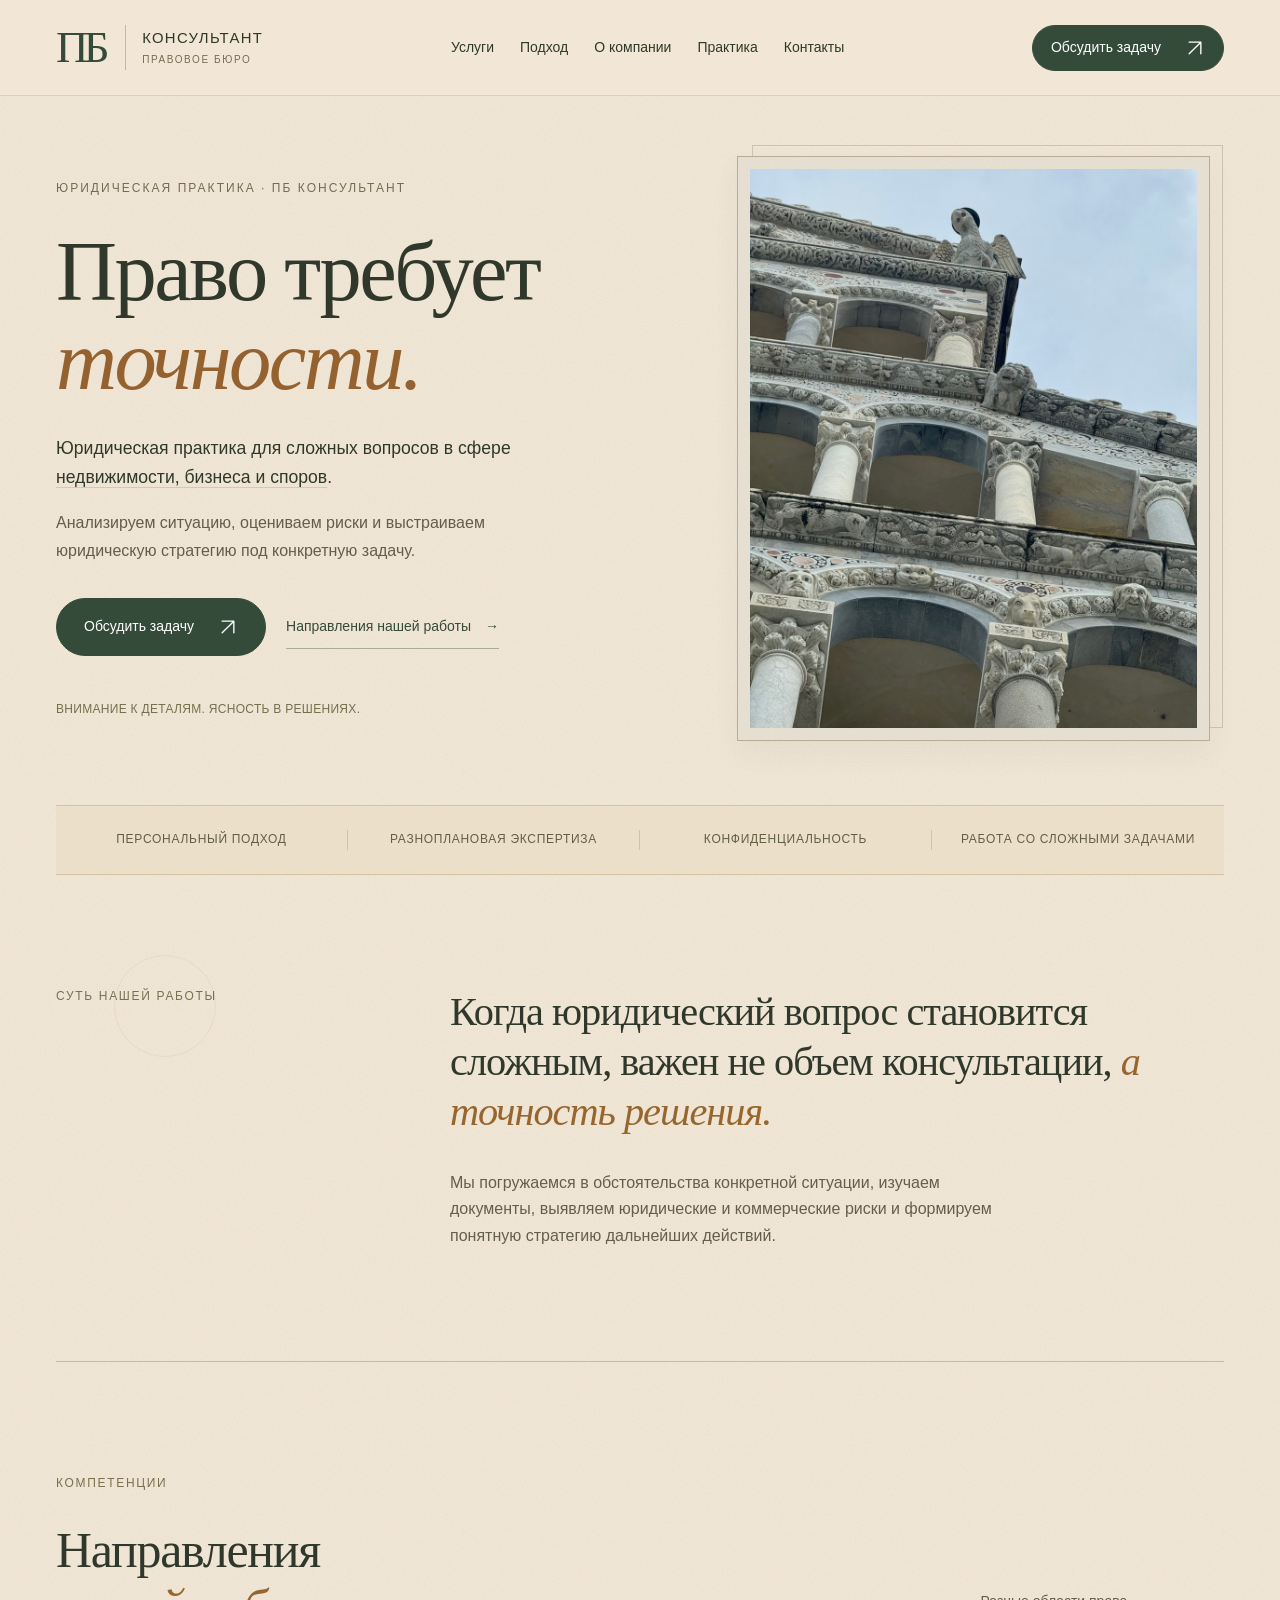
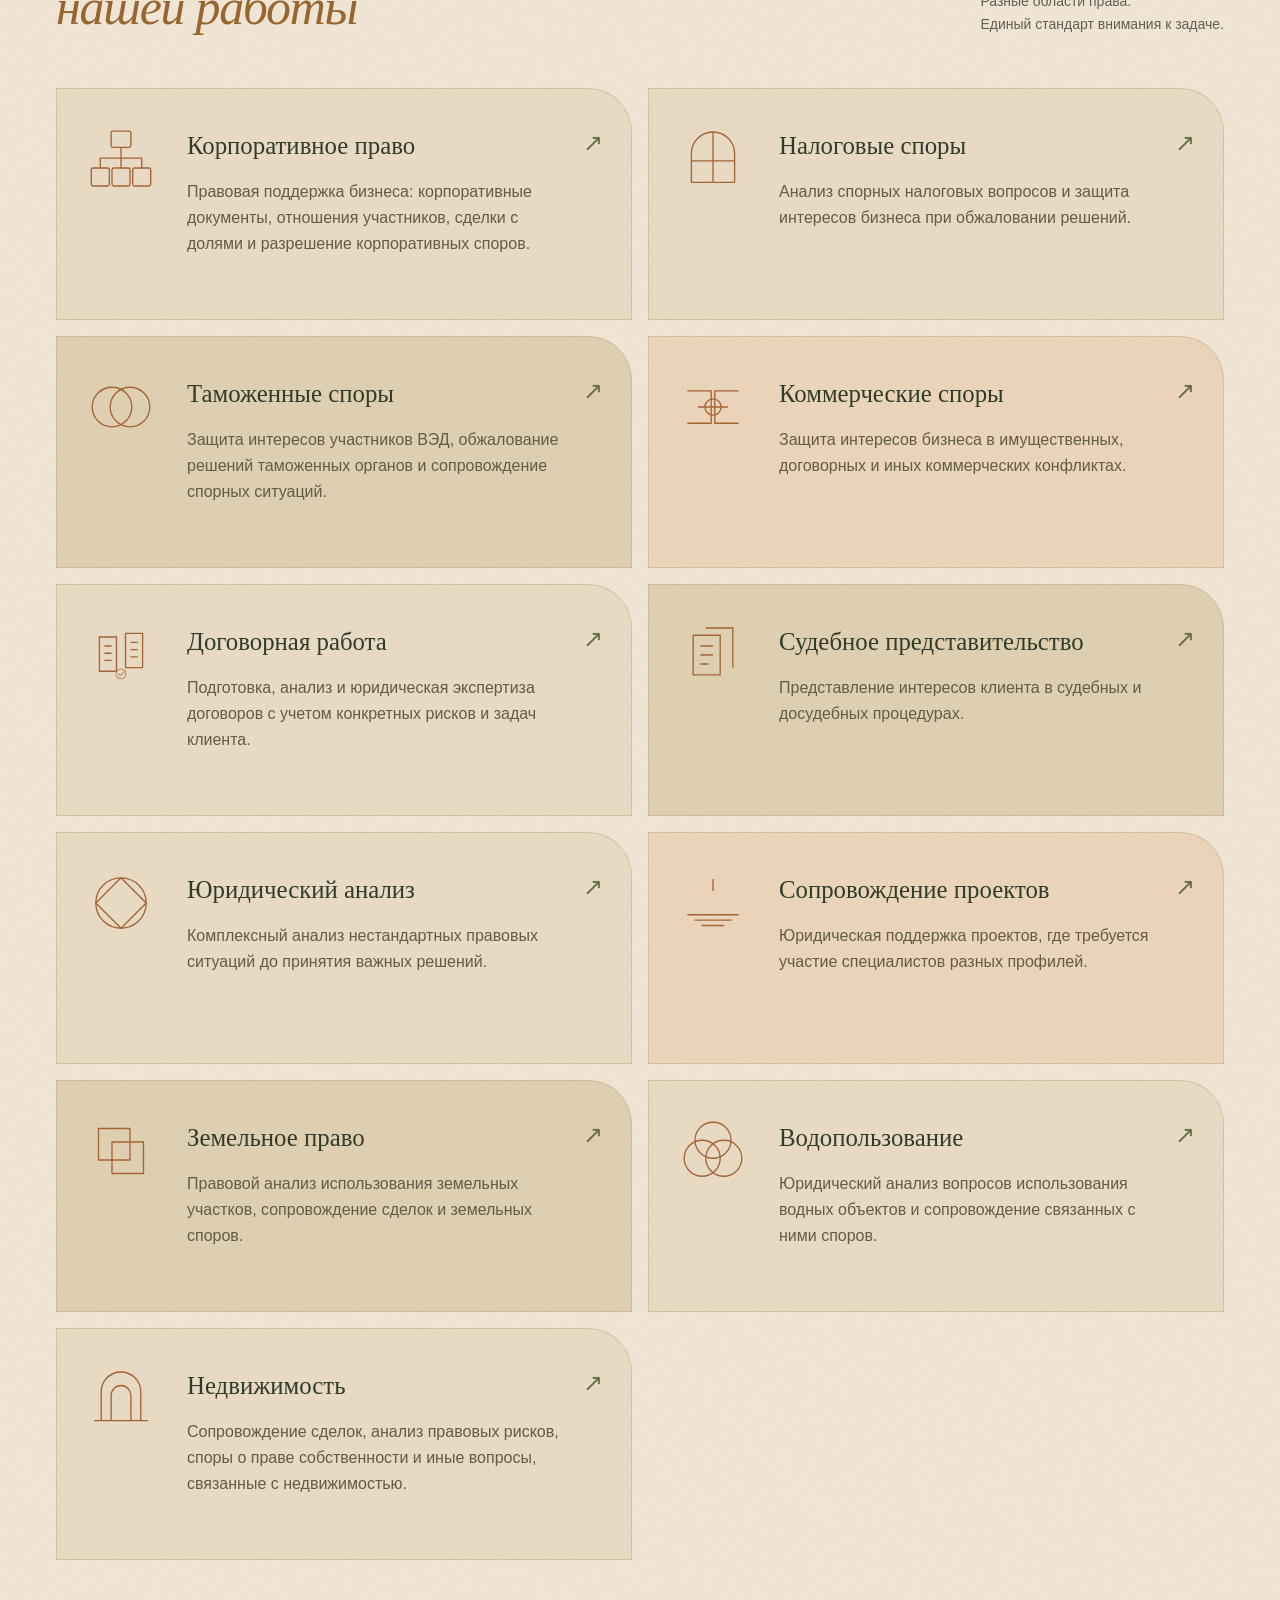
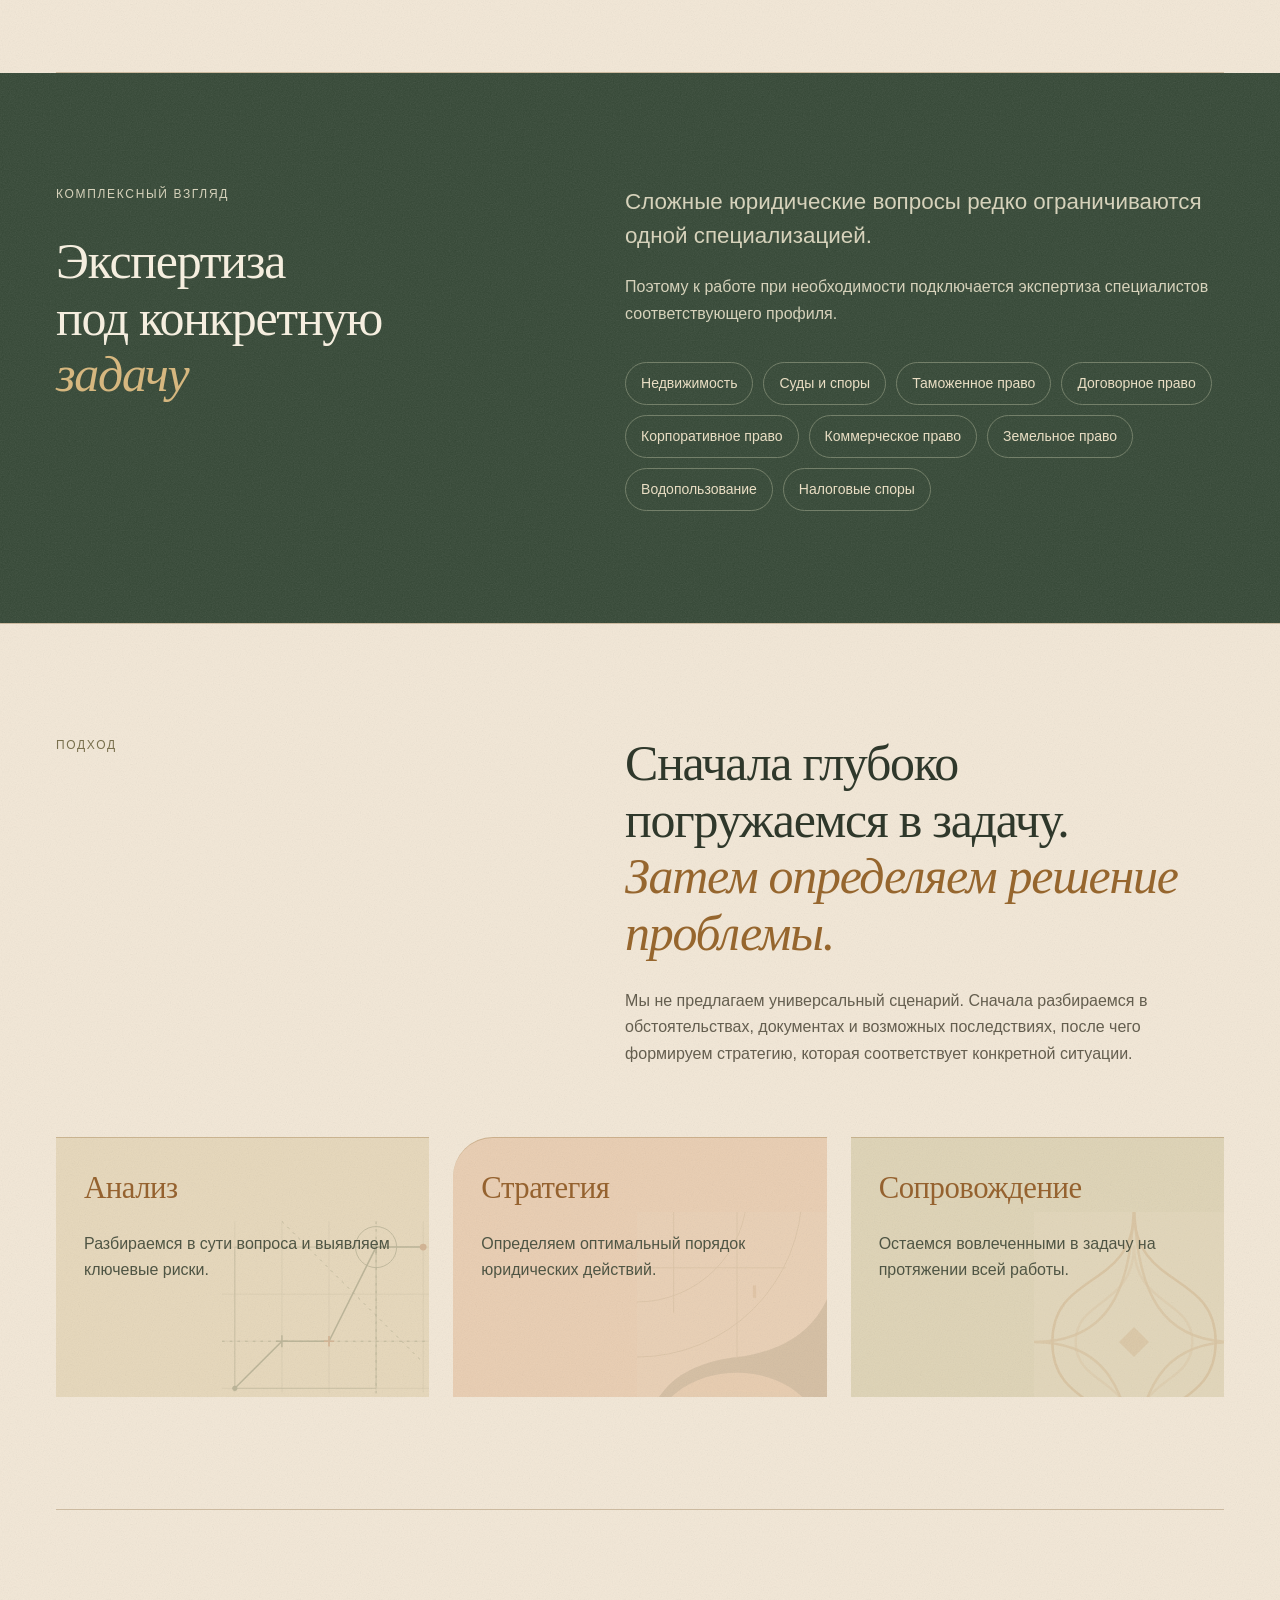
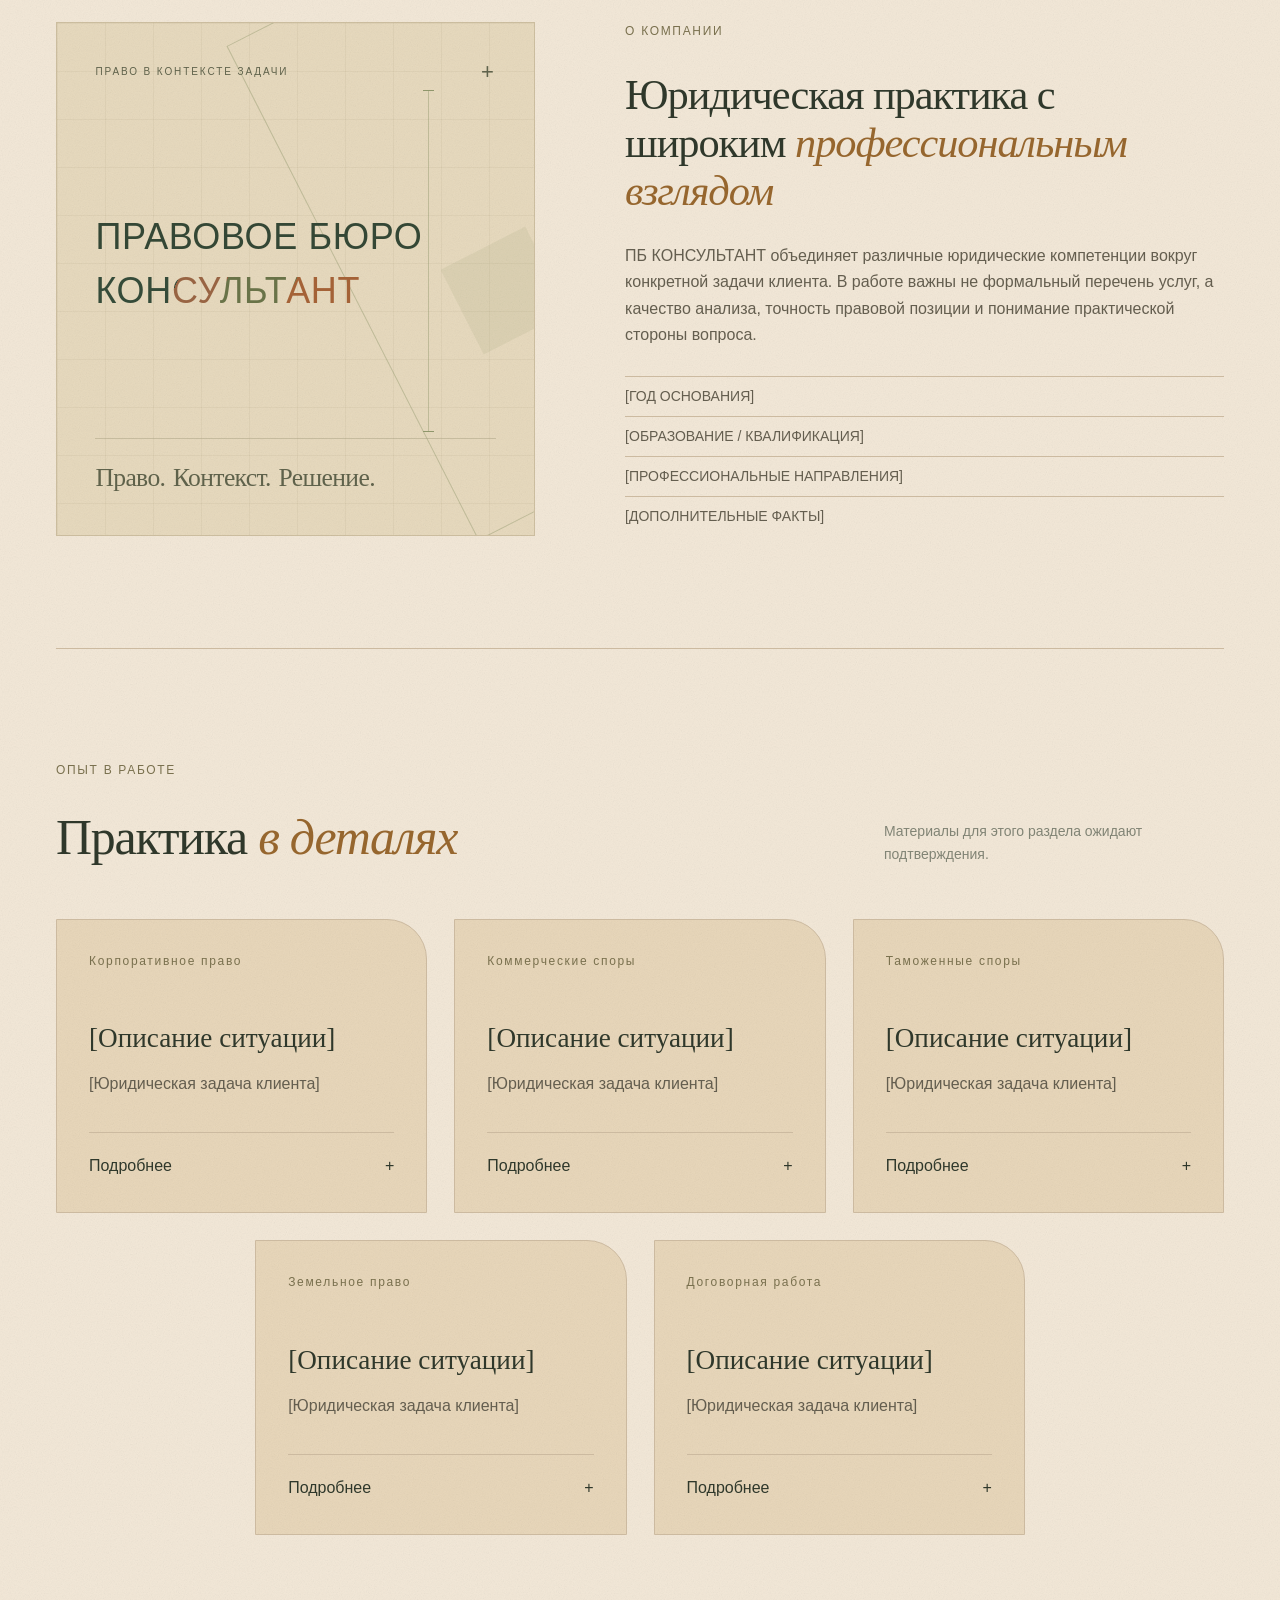
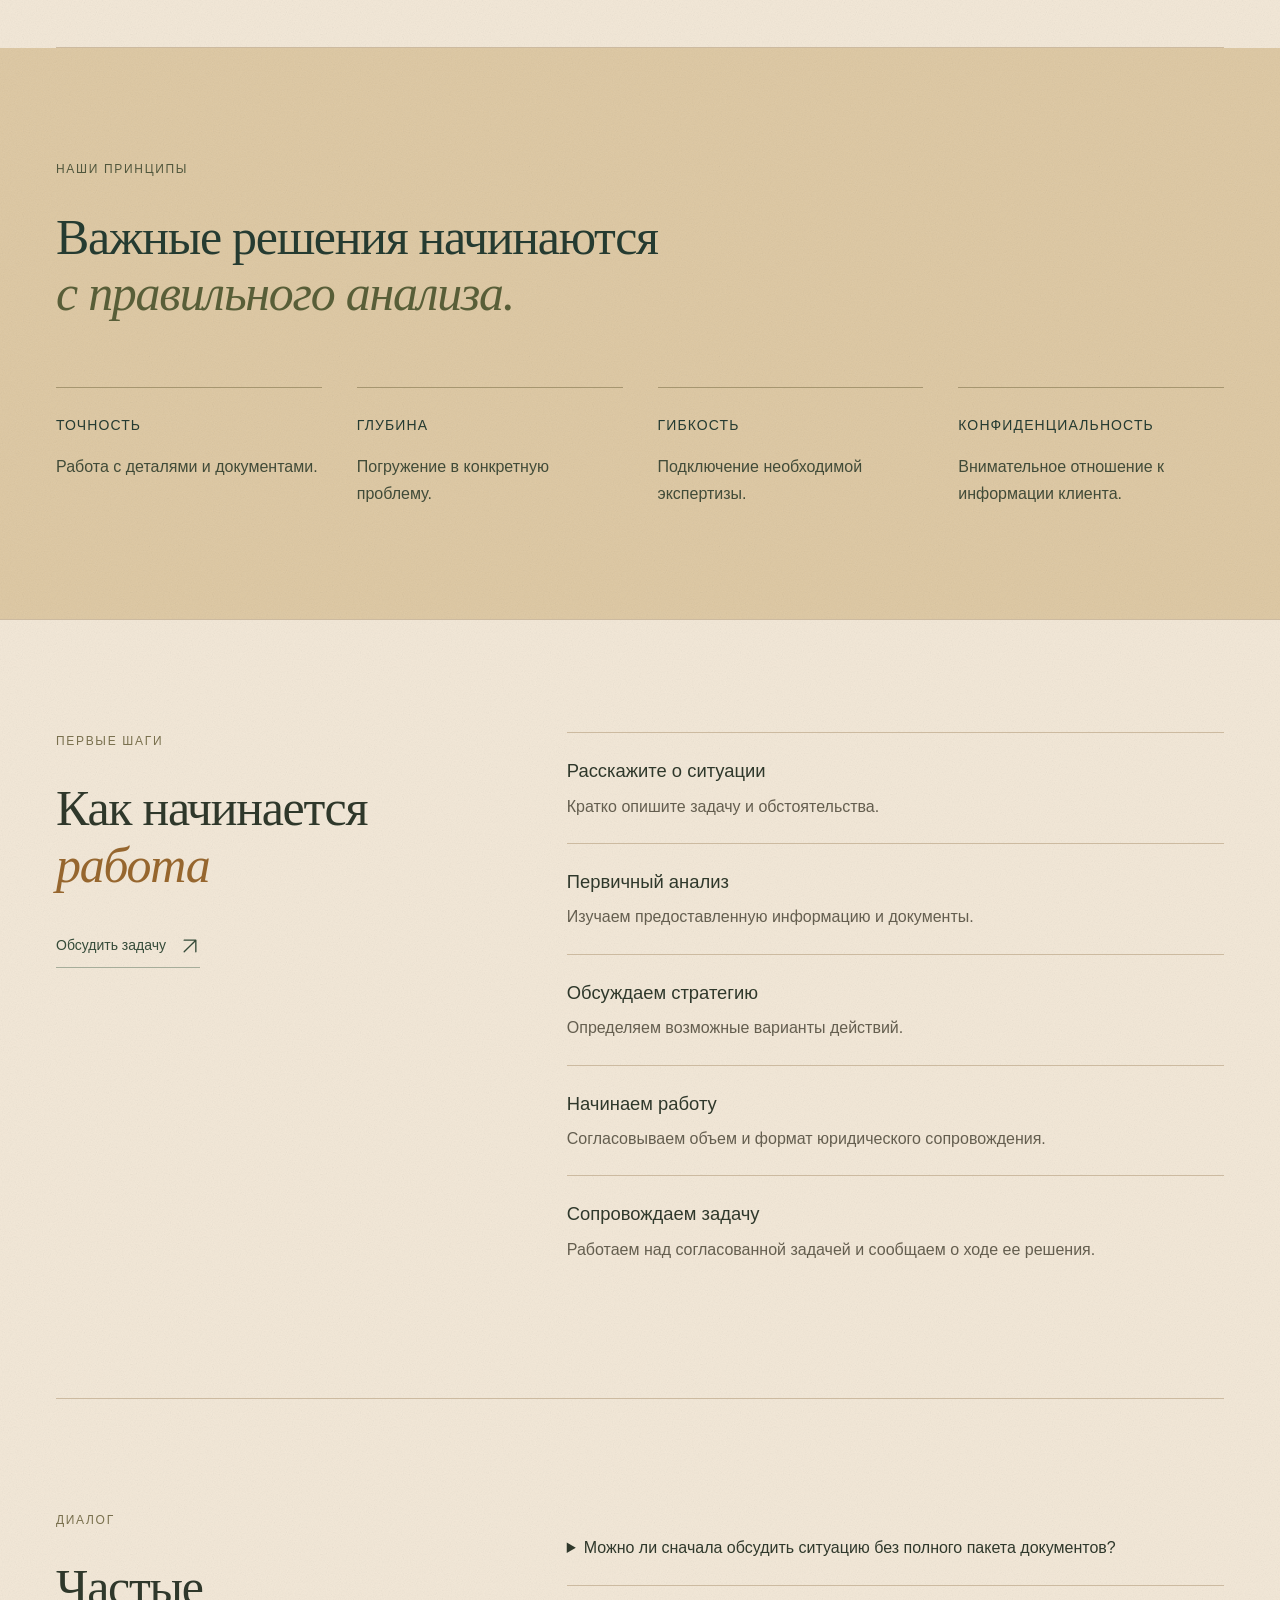
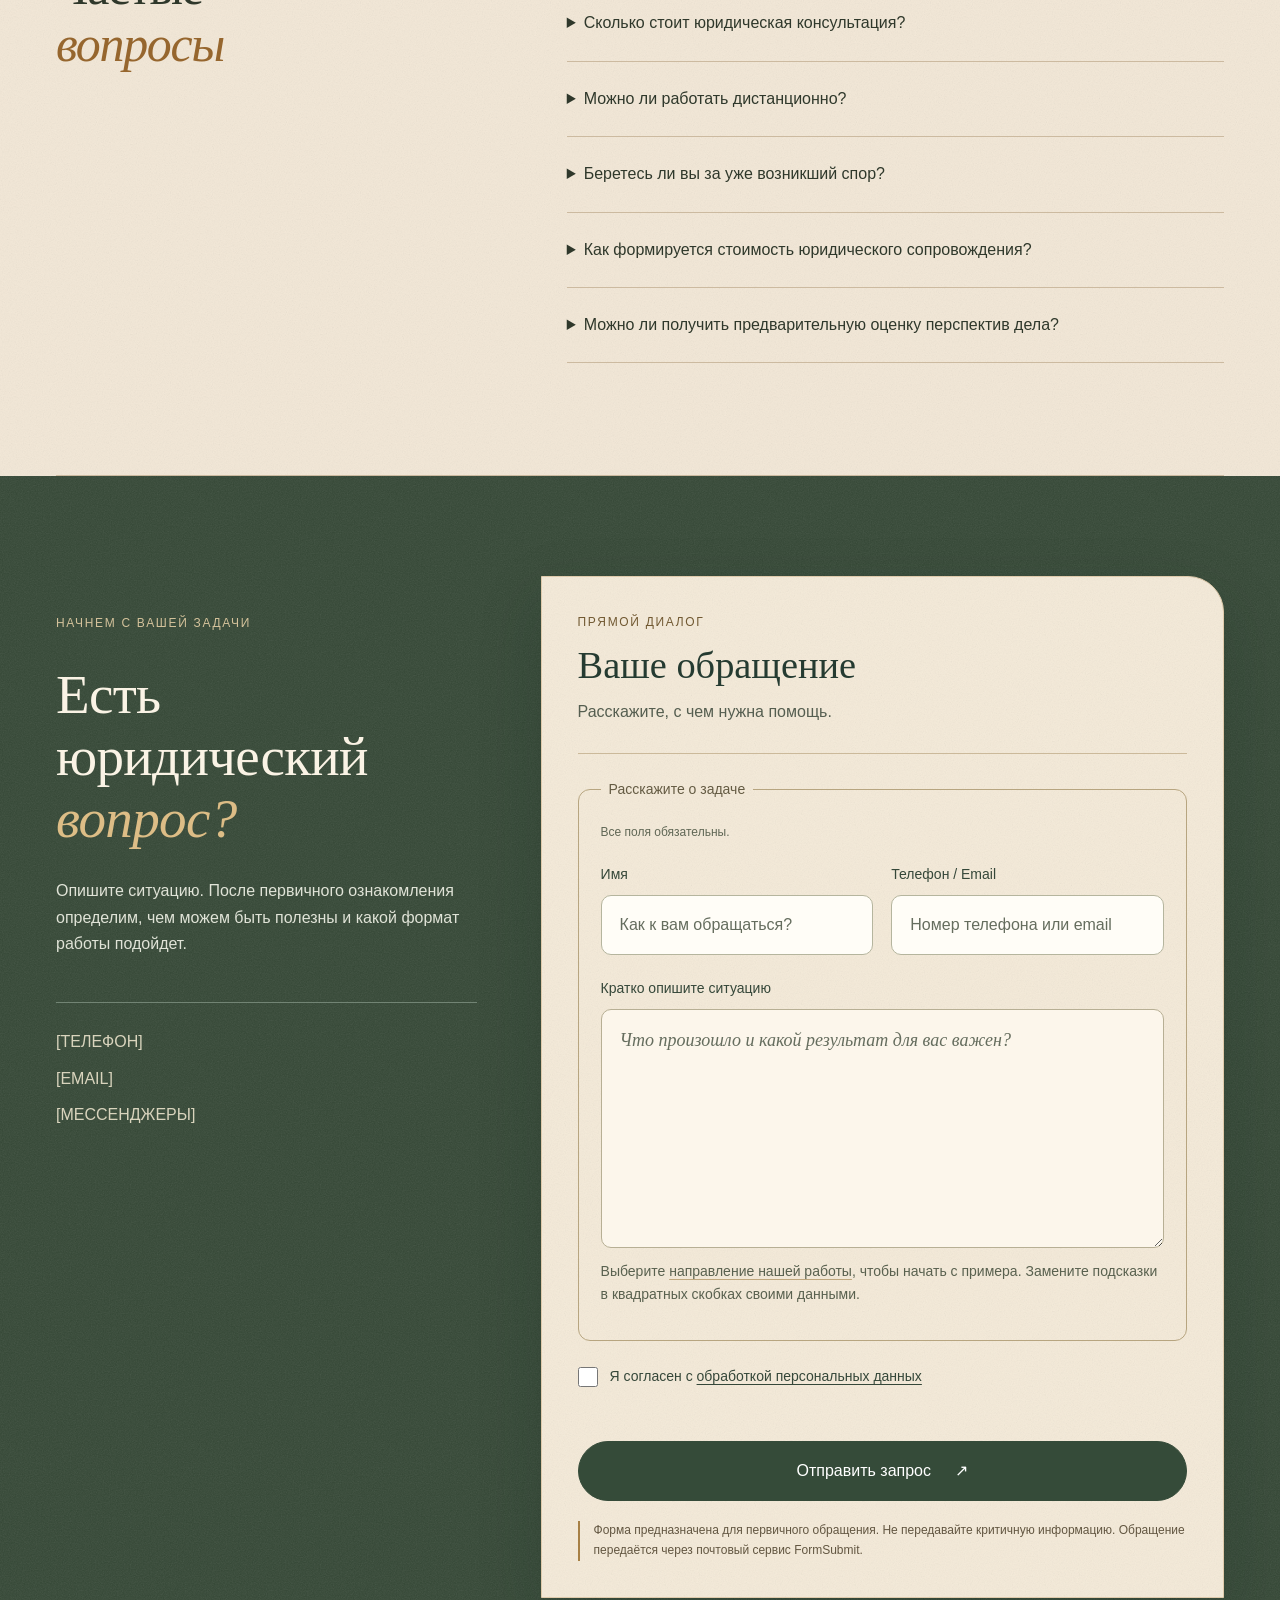
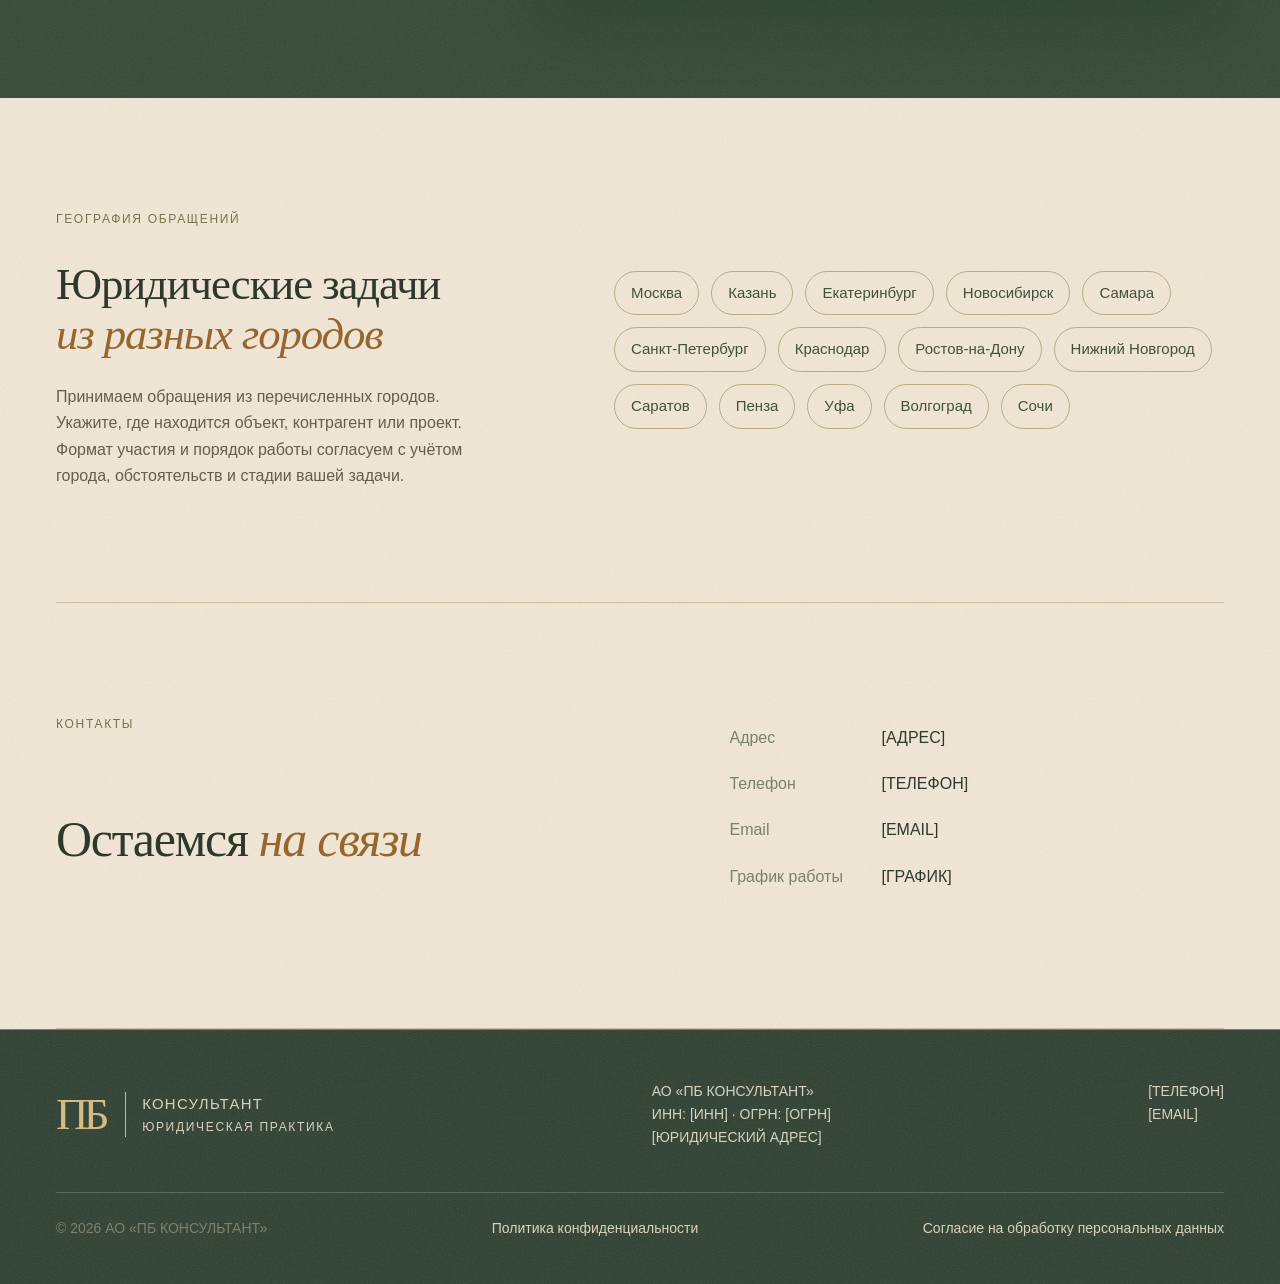
==== commit 9b8c3299: "Добавил описание таможенных споров" ====
--- a/index.html
+++ b/index.html
@@ -2,6 +2,28 @@
 <html lang="ru">
     <head>
         <meta charset="utf-8">
+        <script>document.documentElement.classList.add("pb-loading");</script>
+        <style>
+            html.pb-loading, html.pb-loading body { min-height: 100%; overflow: hidden; }
+            html.pb-loading body > :not(#page-loader) { visibility: hidden !important; }
+            html.pb-loading #page-loader { position: fixed; inset: 0; z-index: 9999; display: grid; place-items: center; padding: 24px; visibility: visible; background: #f5eedf; color: #253b31; }
+            #page-loader[hidden], html:not(.pb-loading) #page-loader { display: none; }
+            .loader-card { display: grid; justify-items: center; gap: 17px; color: inherit; font: 500 15px/1.5 Arial, sans-serif; letter-spacing: .035em; }
+            .loader-card { transition: opacity .24s ease, transform .24s ease; }
+            #page-loader.is-leaving .loader-card { opacity: 0; transform: translateY(-5px); }
+            .loader-art { position: relative; width: 76px; height: 76px; display: grid; place-items: center; }
+            .loader-art::before { content: ""; position: absolute; inset: 0; border: 1px solid #cabb9e; border-top-color: #b86b36; border-radius: 50%; animation: loader-orbit 1.5s linear infinite; }
+            .loader-document { width: 48px; height: 56px; overflow: visible; }
+            .loader-paper { transform-origin: 50% 50%; animation: loader-fly 2.5s 1.05s ease-in-out infinite; }
+            .loader-signature { stroke-dasharray: 40; stroke-dashoffset: 40; animation: loader-sign 1.05s .15s ease forwards; }
+            .loader-stamp { opacity: 0; transform-box: fill-box; transform-origin: center; animation: loader-stamp .45s .85s cubic-bezier(.2,.8,.3,1.25) forwards; }
+            @keyframes loader-orbit { to { transform: rotate(360deg); } }
+            @keyframes loader-sign { to { stroke-dashoffset: 0; } }
+            @keyframes loader-stamp { to { opacity: 1; transform: scale(1); } }
+            @keyframes loader-fly { 0%, 38% { opacity: 1; transform: translate(0,0) rotate(0); } 65%, 100% { opacity: 0; transform: translate(36px,-34px) rotate(13deg); } }
+            @media (prefers-reduced-motion: reduce) { .loader-art::before, .loader-paper, .loader-signature, .loader-stamp { animation-duration: .01ms; animation-delay: 0ms; } }
+        </style>
+        <noscript><style>html.pb-loading body > :not(#page-loader) { visibility: visible !important; } #page-loader { display: none !important; }</style></noscript>
         <meta name="viewport" content="width=device-width, initial-scale=1, viewport-fit=cover">
         <meta name="theme-color" content="#f2e7d6">
         <title>ПБ Консультант — юридические услуги и сопровождение споров</title>
@@ -14,20 +36,32 @@
         <link rel="stylesheet" href="css/styles.css">
         <link rel="stylesheet" href="css/responsive.css">
         <link rel="stylesheet" href="css/v3.css">
-        <link rel="stylesheet" href="css/completion.css">
+        <link rel="stylesheet" href="css/completion.css?v=20260919-corporate">
         <link rel="stylesheet" href="css/practice-motion.css">
         <link rel="stylesheet" href="css/editorial-motion.css">
         <link rel="stylesheet" href="css/service-pages.css">
         <!-- Порядок важен: сначала примеры, затем поведение страницы. -->
-        <script src="js/practice-examples.js" defer>
+        <script src="js/practice-examples.js?v=20260919" defer>
         </script>
         <script src="js/form-service.js" defer></script>
         <script src="js/main.js" defer>
         </script>
-        <script src="js/practice-motion.js" defer></script>
+        <script src="js/practice-motion.js?v=20260919-corporate" defer></script>
         <script src="js/editorial-motion.js" defer></script>
+        <script src="js/page-loader.js?v=20260926" defer></script>
     </head>
     <body id="top">
+        <div id="page-loader" role="status" aria-live="polite" aria-label="Сайт загружается">
+            <div class="loader-card" aria-hidden="true">
+                <span class="loader-art">
+                    <svg class="loader-document" viewBox="0 0 48 56" fill="none">
+                        <g class="loader-paper"><path d="M8 2.5h20l11.5 11V51a2.5 2.5 0 0 1-2.5 2.5H8A2.5 2.5 0 0 1 5.5 51V5A2.5 2.5 0 0 1 8 2.5Z" fill="#fffaf0" stroke="#344735" stroke-width="1.5"/><path d="M28 3v10.5h11" stroke="#344735" stroke-width="1.5"/><path d="M12 20h20M12 26h15" stroke="#c8b998" stroke-width="1.5"/><path class="loader-signature" d="m12 38 4-5 2 8 4-7 2 5 3-4 3 4 5-6" stroke="#a85f35" stroke-width="1.7" stroke-linecap="round" stroke-linejoin="round"/></g>
+                        <g class="loader-stamp"><circle cx="34" cy="42" r="8" fill="#354b39" stroke="#f5eedf" stroke-width="2"/><path d="m30.5 42 2.2 2.2 4.6-4.8" stroke="#f5eedf" stroke-width="1.5" stroke-linecap="round" stroke-linejoin="round"/></g>
+                    </svg>
+                </span>
+                <span>Сайт загружается</span>
+            </div>
+        </div>
         <a class="skip-link" href="#main">
             Перейти к содержанию
         </a>
@@ -62,9 +96,7 @@
             <div class="header-actions">
                 <a class="button" href="#request">
                     Обсудить задачу
-                    <span aria-hidden="true">
-                        ↗
-                    </span>
+                    <svg class="button-arrow" width="20" height="20" viewBox="0 0 24 24" fill="none" stroke="currentColor" stroke-width="1.6" stroke-linecap="round" stroke-linejoin="round" aria-hidden="true" focusable="false"><path d="M5 19 19 5M5 5h14v14"/></svg>
                 </a>
                 <button class="menu-button" type="button" aria-label="Открыть меню" aria-expanded="false" aria-controls="mobile-nav" hidden>
                     ☰
@@ -87,7 +119,7 @@
             </nav>
         </header>
         <main id="main">
-            <!-- ПЕРВЫЙ ЭКРАН. Изображение: images/hero-courtyard.png. -->
+            <!-- ПЕРВЫЙ ЭКРАН. Изображение: images/architecture-hero.jpg. -->
             <section class="hero wrap" aria-labelledby="hero-title">
                 <div class="hero-copy">
                     <p class="eyebrow">
@@ -109,9 +141,7 @@
                     <div class="hero-actions">
                         <a class="button" href="#request">
                             Обсудить задачу
-                            <span aria-hidden="true">
-                                ↗
-                            </span>
+                            <svg class="button-arrow" width="20" height="20" viewBox="0 0 24 24" fill="none" stroke="currentColor" stroke-width="1.6" stroke-linecap="round" stroke-linejoin="round" aria-hidden="true" focusable="false"><path d="M5 19 19 5M5 5h14v14"/></svg>
                         </a>
                         <a class="text-link" href="#services">
                             Направления нашей работы
@@ -126,9 +156,8 @@
                 </div>
                 <figure class="hero-image tree-composition">
                     <div class="tree-frame">
-                        <img src="images/hero-courtyard.png" alt="Молодое апельсиновое дерево в солнечной каменной арке" width="1122" height="1402" fetchpriority="high">
+                        <img src="images/architecture-hero.jpg" alt="Каменные арки и резные детали исторического фасада" width="960" height="1280" fetchpriority="high">
                     </div>
-                    <figcaption>поможем вашим мечтам цвести в полную силу</figcaption>
                 </figure>
             </section>
             <div class="trust wrap">
@@ -178,20 +207,30 @@
                     </p>
                 </div>
                 <div class="practice-list">
-                    <!-- Направление: Недвижимость. Пример обращения — в js/practice-examples.js. -->
-                    <a class="practice-row" href="#request" data-practice="real-estate">
-                        <svg class="practice-symbol" viewBox="0 0 80 80" fill="none" stroke="currentColor" stroke-width="1.2" aria-hidden="true"><path d="M18 64V32a22 22 0 0 1 44 0v32M10 64h60M29 64V36a11 11 0 0 1 22 0v28"/></svg>
-                        <h3>
-                            Недвижимость
-                        </h3>
-                        <p>
-                            Сопровождение сделок, анализ правовых рисков, споры о праве собственности и иные вопросы, связанные с недвижимостью.
+                    <a class="practice-row" href="#request" data-practice="corporate">
+                        <svg class="practice-symbol practice-symbol--motion" viewBox="0 0 80 80" fill="none" stroke="currentColor" stroke-width="1.5" aria-hidden="true" focusable="false">
+                            <path data-motion-part="branches" d="M40 27v23M17 50V39h46v11"/>
+                            <rect data-motion-part="child-left" x="7" y="50" width="20" height="20" rx="2"/>
+                            <rect data-motion-part="child-middle" x="30" y="50" width="20" height="20" rx="2"/>
+                            <rect data-motion-part="child-right" x="53" y="50" width="20" height="20" rx="2"/>
+                            <rect data-motion-part="parent" x="29" y="9" width="22" height="18" rx="2"/>
+                        </svg>
+                        <h3>Корпоративное право</h3>
+                        <p>Правовая поддержка бизнеса: корпоративные документы, отношения участников, сделки с долями и разрешение корпоративных споров.</p>
+                        <span class="practice-arrow" aria-hidden="true">↗</span>
+                    </a>
+                    <a class="practice-row" href="#request" data-practice="tax">
+                        <svg class="practice-symbol" viewBox="0 0 80 80" fill="none" stroke="currentColor" stroke-width="1.2" aria-hidden="true"><path d="M16 66V34a24 24 0 0 1 48 0v32M16 66h48M40 10v56M16 42h48"/></svg>
+                        <h3>
+                            Налоговые споры
+                        </h3>
+                        <p>
+                            Анализ спорных налоговых вопросов и защита интересов бизнеса при обжаловании решений.
                         </p>
                         <span class="practice-arrow" aria-hidden="true">
                             ↗
                         </span>
                     </a>
-                    <!-- Направление: Таможенные споры. Пример обращения — в js/practice-examples.js. -->
                     <a class="practice-row" href="#request" data-practice="customs">
                         <svg class="practice-symbol" viewBox="0 0 80 80" fill="none" stroke="currentColor" stroke-width="1.2" aria-hidden="true"><circle cx="30" cy="40" r="22"/><circle cx="50" cy="40" r="22"/></svg>
                         <h3>
@@ -204,7 +243,6 @@
                             ↗
                         </span>
                     </a>
-                    <!-- Направление: Коммерческие споры. Пример обращения — в js/practice-examples.js. -->
                     <a class="practice-row" href="#request" data-practice="commercial">
                         <svg class="practice-symbol practice-symbol--motion" viewBox="0 0 80 80" fill="none" stroke="currentColor" stroke-width="1.5" aria-hidden="true" focusable="false">
                           <path d="M12 22h26v36H12M68 22H42v36h26"/>
@@ -223,7 +261,6 @@
                             ↗
                         </span>
                     </a>
-                    <!-- Направление: Договорная работа. Пример обращения — в js/practice-examples.js. -->
                     <a class="practice-row" href="#request" data-practice="contracts">
                         <svg class="practice-symbol practice-symbol--motion" viewBox="0 0 80 80" fill="none" stroke="currentColor" stroke-width="1.5" aria-hidden="true" focusable="false">
                           <g data-motion-part="party-left">
@@ -247,7 +284,6 @@
                             ↗
                         </span>
                     </a>
-                    <!-- Направление: Судебное представительство. Пример обращения — в js/practice-examples.js. -->
                     <a class="practice-row" href="#request" data-practice="litigation">
                         <svg class="practice-symbol" viewBox="0 0 80 80" fill="none" stroke="currentColor" stroke-width="1.2" aria-hidden="true"><path d="M18 18h30v44H18ZM32 10h30v44M26 30h14M26 40h14M26 50h9"/></svg>
                         <h3>
@@ -260,7 +296,6 @@
                             ↗
                         </span>
                     </a>
-                    <!-- Направление: Юридический анализ. Пример обращения — в js/practice-examples.js. -->
                     <a class="practice-row" href="#request" data-practice="legal-analysis">
                         <svg class="practice-symbol" viewBox="0 0 80 80" fill="none" stroke="currentColor" stroke-width="1.2" aria-hidden="true"><circle cx="40" cy="40" r="28"/><path d="m12 40 28-28 28 28-28 28Z"/></svg>
                         <h3>
@@ -273,7 +308,6 @@
                             ↗
                         </span>
                     </a>
-                    <!-- Направление: Сопровождение проектов. Пример обращения — в js/practice-examples.js. -->
                     <a class="practice-row" href="#request" data-practice="projects">
                         <svg class="practice-symbol practice-symbol--motion" viewBox="0 0 80 80" fill="none" stroke="currentColor" stroke-width="1.5" aria-hidden="true" focusable="false">
                           <path data-motion-part="arch-outer" d="M12 53H68"/>
@@ -291,7 +325,6 @@
                             ↗
                         </span>
                     </a>
-                    <!-- Направление: Земельное право. Пример обращения — в js/practice-examples.js. -->
                     <a class="practice-row" href="#request" data-practice="land">
                         <svg class="practice-symbol practice-symbol--motion" viewBox="0 0 80 80" fill="none" stroke="currentColor" stroke-width="1.5" aria-hidden="true" focusable="false">
                           <rect data-motion-part="plot-first" x="15" y="15" width="35" height="35"/>
@@ -307,7 +340,6 @@
                             ↗
                         </span>
                     </a>
-                    <!-- Направление: Водопользование. Пример обращения — в js/practice-examples.js. -->
                     <a class="practice-row" href="#request" data-practice="water">
                         <svg class="practice-symbol practice-symbol--motion" viewBox="0 0 80 80" fill="none" stroke="currentColor" stroke-width="1.5" aria-hidden="true" focusable="false">
                           <circle data-motion-part="bubble-top" cx="40" cy="28" r="20"/>
@@ -324,14 +356,13 @@
                             ↗
                         </span>
                     </a>
-                    <!-- Направление: Налоговые споры. Пример обращения — в js/practice-examples.js. -->
-                    <a class="practice-row" href="#request" data-practice="tax">
-                        <svg class="practice-symbol" viewBox="0 0 80 80" fill="none" stroke="currentColor" stroke-width="1.2" aria-hidden="true"><path d="M16 66V34a24 24 0 0 1 48 0v32M16 66h48M40 10v56M16 42h48"/></svg>
-                        <h3>
-                            Налоговые споры
-                        </h3>
-                        <p>
-                            Анализ спорных налоговых вопросов и защита интересов бизнеса при обжаловании решений.
+                    <a class="practice-row" href="#request" data-practice="real-estate">
+                        <svg class="practice-symbol" viewBox="0 0 80 80" fill="none" stroke="currentColor" stroke-width="1.2" aria-hidden="true"><path d="M18 64V32a22 22 0 0 1 44 0v32M10 64h60M29 64V36a11 11 0 0 1 22 0v28"/></svg>
+                        <h3>
+                            Недвижимость
+                        </h3>
+                        <p>
+                            Сопровождение сделок, анализ правовых рисков, споры о праве собственности и иные вопросы, связанные с недвижимостью.
                         </p>
                         <span class="practice-arrow" aria-hidden="true">
                             ↗
@@ -339,14 +370,7 @@
                     </a>
                 </div>
             </section>
-<!-- service-pages:start -->
-<nav class="service-links wrap" aria-label="Подробнее об услугах"><p>Подробнее о ключевых направлениях</p><div class="service-link-list"><a href="uslugi/nalogovye-spory.html">Налоговые споры <span aria-hidden="true">↗</span></a>
-<a href="uslugi/nedvizhimost.html">Недвижимость <span aria-hidden="true">↗</span></a>
-<a href="uslugi/kommercheskie-spory.html">Коммерческие споры <span aria-hidden="true">↗</span></a>
-<a href="uslugi/soprovozhdenie-proektov.html">Сопровождение проектов <span aria-hidden="true">↗</span></a>
-<a href="uslugi/vodopolzovanie.html">Водопользование <span aria-hidden="true">↗</span></a></div></nav>
-<!-- service-pages:end -->
-            <!-- ЭКСПЕРТИЗА -->
+<!-- ЭКСПЕРТИЗА -->
             <section class="expertise section">
                 <div class="wrap split">
                     <div>
@@ -384,7 +408,7 @@
                                 Договорное право
                             </span>
                             <span>
-                                Корпоративные вопросы
+                                Корпоративное право
                             </span>
                             <span>
                                 Коммерческое право
@@ -410,10 +434,10 @@
                     </p>
                     <div>
                         <h2>
-                            Сначала понять задачу.
+                            Сначала глубоко погружаемся в задачу.
                             <br>
                             <em>
-                                Затем определить решение.
+                                Затем определяем решение проблемы.
                             </em>
                         </h2>
                         <p class="measure">
@@ -514,7 +538,7 @@
                 <div class="case-grid">
                     <article class="case">
                         <p class="eyebrow">
-                            Недвижимость
+                            Корпоративное право
                         </p>
                         <h3>
                             [Описание ситуации]
@@ -557,6 +581,40 @@
                             [Юридическая задача клиента]
                         </p>
                         <button class="case-button" type="button" data-dialog="case-2">
+                            Подробнее
+                            <span aria-hidden="true">
+                                +
+                            </span>
+                        </button>
+                    </article>
+                    <article class="case">
+                        <p class="eyebrow">
+                            Земельное право
+                        </p>
+                        <h3>
+                            [Описание ситуации]
+                        </h3>
+                        <p>
+                            [Юридическая задача клиента]
+                        </p>
+                        <button class="case-button" type="button" data-dialog="case-3">
+                            Подробнее
+                            <span aria-hidden="true">
+                                +
+                            </span>
+                        </button>
+                    </article>
+                    <article class="case">
+                        <p class="eyebrow">
+                            Договорная работа
+                        </p>
+                        <h3>
+                            [Описание ситуации]
+                        </h3>
+                        <p>
+                            [Юридическая задача клиента]
+                        </p>
+                        <button class="case-button" type="button" data-dialog="case-4">
                             Подробнее
                             <span aria-hidden="true">
                                 +
@@ -629,9 +687,7 @@
                     </h2>
                     <a class="text-link" href="#request">
                         Обсудить задачу
-                        <span aria-hidden="true">
-                            ↗
-                        </span>
+                        <svg class="button-arrow" width="20" height="20" viewBox="0 0 24 24" fill="none" stroke="currentColor" stroke-width="1.6" stroke-linecap="round" stroke-linejoin="round" aria-hidden="true" focusable="false"><path d="M5 19 19 5M5 5h14v14"/></svg>
                     </a>
                 </div>
                 <ol>
@@ -902,12 +958,6 @@
                         </div>
                     </dl>
                 </div>
-                <!-- Три родственных орнамента по выбранному референсу. -->
-                <div class="ornament-triptych" aria-hidden="true">
-                    <div class="ornament-panel ornament-tile"></div>
-                    <div class="ornament-panel ornament-arc"></div>
-                    <div class="ornament-panel ornament-flower"></div>
-                </div>
             </section>
         </main>
         <!-- ПОДВАЛ. Реквизиты и юридические документы заполняются владельцем. -->
@@ -954,9 +1004,7 @@
         <div class="mobile-cta">
             <a class="button" href="#request">
                 Обсудить задачу
-                <span aria-hidden="true">
-                    ↗
-                </span>
+                <svg class="button-arrow" width="20" height="20" viewBox="0 0 24 24" fill="none" stroke="currentColor" stroke-width="1.6" stroke-linecap="round" stroke-linejoin="round" aria-hidden="true" focusable="false"><path d="M5 19 19 5M5 5h14v14"/></svg>
             </a>
         </div>
 
@@ -987,7 +1035,7 @@
                 ×
             </button>
             <h2 id="case-title-0">
-                Недвижимость
+                Корпоративное право
             </h2>
             <p class="placeholder">
                 Шаблон. Подтвержденный кейс пока не предоставлен.
@@ -1068,6 +1116,98 @@
                 Ситуация
             </h3>
             <p>
+                Таможенный орган скорректировал заявленную Обществом таможенную стоимость ввезённых товаров, посчитав её заниженной по сравнению с ценовой информацией, имевшейся в распоряжении таможни по другим поставкам.
+При этом таможенная стоимость была определена декларантом по цене сделки и подтверждалась документами, представленными как при таможенном декларировании, так и дополнительно по запросам таможенного органа в ходе проверки.
+Несмотря на предоставленные документы и пояснения, Центральная акцизная таможня и Акцизный специализированный таможенный пост приняли решения о внесении изменений и дополнений в сведения, заявленные в декларациях на товары.
+            </p>
+            <h3>
+                Задача
+            </h3>
+            <p>
+                Защитить право Общества на применение заявленной таможенной стоимости товаров, определённой по цене сделки, и оспорить решения таможенного органа о её корректировке.
+Необходимо было доказать, что представленные декларантом сведения являются достоверными, количественно определяемыми и документально подтверждёнными, а использованная таможенным органом сравнительная ценовая информация сама по себе не свидетельствует о недостоверности заявленной стоимости.
+            </p>
+            <h3>
+                Подход
+            </h3>
+            <p>
+                Был сформирован и представлен таможенному органу комплект документов и пояснений, подтверждающих заявленную таможенную стоимость товаров и условия совершения сделки.
+
+После принятия таможенным органом решений о корректировке таможенной стоимости интересы Общества были защищены в Арбитражном суде г. Москвы.
+
+В ходе судебного разбирательства была обоснована достоверность документов и сведений, представленных декларантом, а также доказано отсутствие надлежащих оснований для корректировки таможенной стоимости.
+
+Отдельное внимание было уделено тому, что таможенный орган:
+
+-не представил доказательств недостоверности документов, подтверждающих таможенную стоимость;
+
+-не обосновал причины непринятия представленных декларантом документов;
+
+-не доказал правомерность использования сравнительной ценовой информации;
+
+-не подтвердил сопоставимость иных поставок из базы таможенных деклараций с конкретными коммерческими условиями сделки Общества;
+
+-не доказал наличие ограничений или условий сделки, которые могли повлиять на заявленную цену товара.
+            </p>
+            <h3>
+                Результат
+            </h3>
+            <p>
+                Арбитражный суд г. Москвы признал незаконными решения Центральной акцизной таможни и Акцизного специализированного таможенного поста о внесении изменений и дополнений в сведения, заявленные в декларациях на товары.
+На Центральную акцизную таможню была возложена обязанность устранить допущенные нарушения прав и интересов Общества и принять таможенную стоимость товаров, определённую декларантом по цене сделки.
+Суд подтвердил, что таможенный орган не доказал недостоверность представленных Обществом документов и не обосновал применение сравнительной ценовой информации для корректировки таможенной стоимости.
+Решение суда первой инстанции было оставлено без изменения судом апелляционной инстанции по делу А40-95314/2024.
+            </p>
+        </dialog>
+        <dialog class="case-dialog" id="case-3" aria-labelledby="case-title-3">
+            <button type="button" class="dialog-close" data-close-dialog aria-label="Закрыть кейс">
+                ×
+            </button>
+            <h2 id="case-title-3">
+                Земельное право
+            </h2>
+            <p class="placeholder">
+                Шаблон. Подтвержденный кейс пока не предоставлен.
+            </p>
+            <h3>
+                Ситуация
+            </h3>
+            <p>
+                [Описание ситуации]
+            </p>
+            <h3>
+                Задача
+            </h3>
+            <p>
+                [Юридическая задача клиента]
+            </p>
+            <h3>
+                Подход
+            </h3>
+            <p>
+                [Какие действия были предприняты]
+            </p>
+            <h3>
+                Результат
+            </h3>
+            <p>
+                [Подтвержденный результат]
+            </p>
+        </dialog>
+        <dialog class="case-dialog" id="case-4" aria-labelledby="case-title-4">
+            <button type="button" class="dialog-close" data-close-dialog aria-label="Закрыть кейс">
+                ×
+            </button>
+            <h2 id="case-title-4">
+                Договорная работа
+            </h2>
+            <p class="placeholder">
+                Шаблон. Подтвержденный кейс пока не предоставлен.
+            </p>
+            <h3>
+                Ситуация
+            </h3>
+            <p>
                 [Описание ситуации]
             </p>
             <h3>
@@ -1091,4 +1231,3 @@
         </dialog>
     </body>
 </html>
-
--- a/css/completion.css
+++ b/css/completion.css
@@ -304,3 +304,58 @@
 .send-warning h2:focus { outline: none; }
 .warning-acknowledgement span { min-width: 0; overflow-wrap: anywhere; }
 @media (max-width: 360px) { .send-warning h2 { font-size: 1.35rem; } }
+
+/* September update: consistent arrows and the supplied architectural photography. */
+.button-arrow {
+    display: block;
+    width: 20px;
+    height: 20px;
+    flex: 0 0 20px;
+    overflow: visible;
+    transition: transform .25s;
+}
+@media (hover: hover) and (prefers-reduced-motion: no-preference) {
+    .button:hover .button-arrow, .text-link:hover .button-arrow { transform: translate(2px, -2px); }
+}
+/* Center the final pair in the five-card practice grid. */
+.contacts { display: block; }
+@media (min-width: 701px) {
+    .case-grid { grid-template-columns: repeat(6, minmax(0, 1fr)); }
+    .case-grid > .case { grid-column: span 2; }
+    .case-grid > .case:nth-child(4):nth-last-child(2) { grid-column: 2 / span 2; }
+    .case-grid > .case:nth-child(5):last-child { grid-column: 4 / span 2; }
+    .contacts > div { display: grid; grid-template-columns: minmax(0, 1.2fr) minmax(0, 1fr); column-gap: 80px; }
+    .contacts .eyebrow, .contacts h2 { grid-column: 1; }
+    .contacts dl { grid-column: 2; grid-row: 1 / span 2; margin-top: 0; }
+}
+.hero .tree-composition { padding: 12px 14px 14px 0; }
+.hero .tree-composition::before, .hero .tree-composition::after { content: none; }
+.hero .tree-frame {
+    margin: 0;
+    padding: 12px;
+    border: 1px solid #b9ac93;
+    border-radius: 0;
+    background: #e8e1d3 url("../images/paper-grain.svg");
+    box-shadow: 0 12px 26px #29392f0d;
+}
+.hero .tree-frame::before {
+    inset: -12px -14px 12px 14px;
+    border: 1px solid #9b9c8570;
+    border-radius: 0;
+    z-index: -1;
+}
+.hero .tree-frame img {
+    display: block;
+    height: auto;
+    aspect-ratio: 4 / 5;
+    object-fit: cover;
+    object-position: 50% 30%;
+    border-radius: 0;
+}
+@media (max-width: 700px) {
+    .contact-photo { width: 130px; }
+    .hero .tree-composition { width: min(100%, 420px); padding: 10px 10px 10px 0; }
+    .hero .tree-frame { padding: 8px; }
+    .hero .tree-frame::before { inset: -10px -10px 10px 10px; }
+    .mobile-cta .button { align-items: center; }
+}
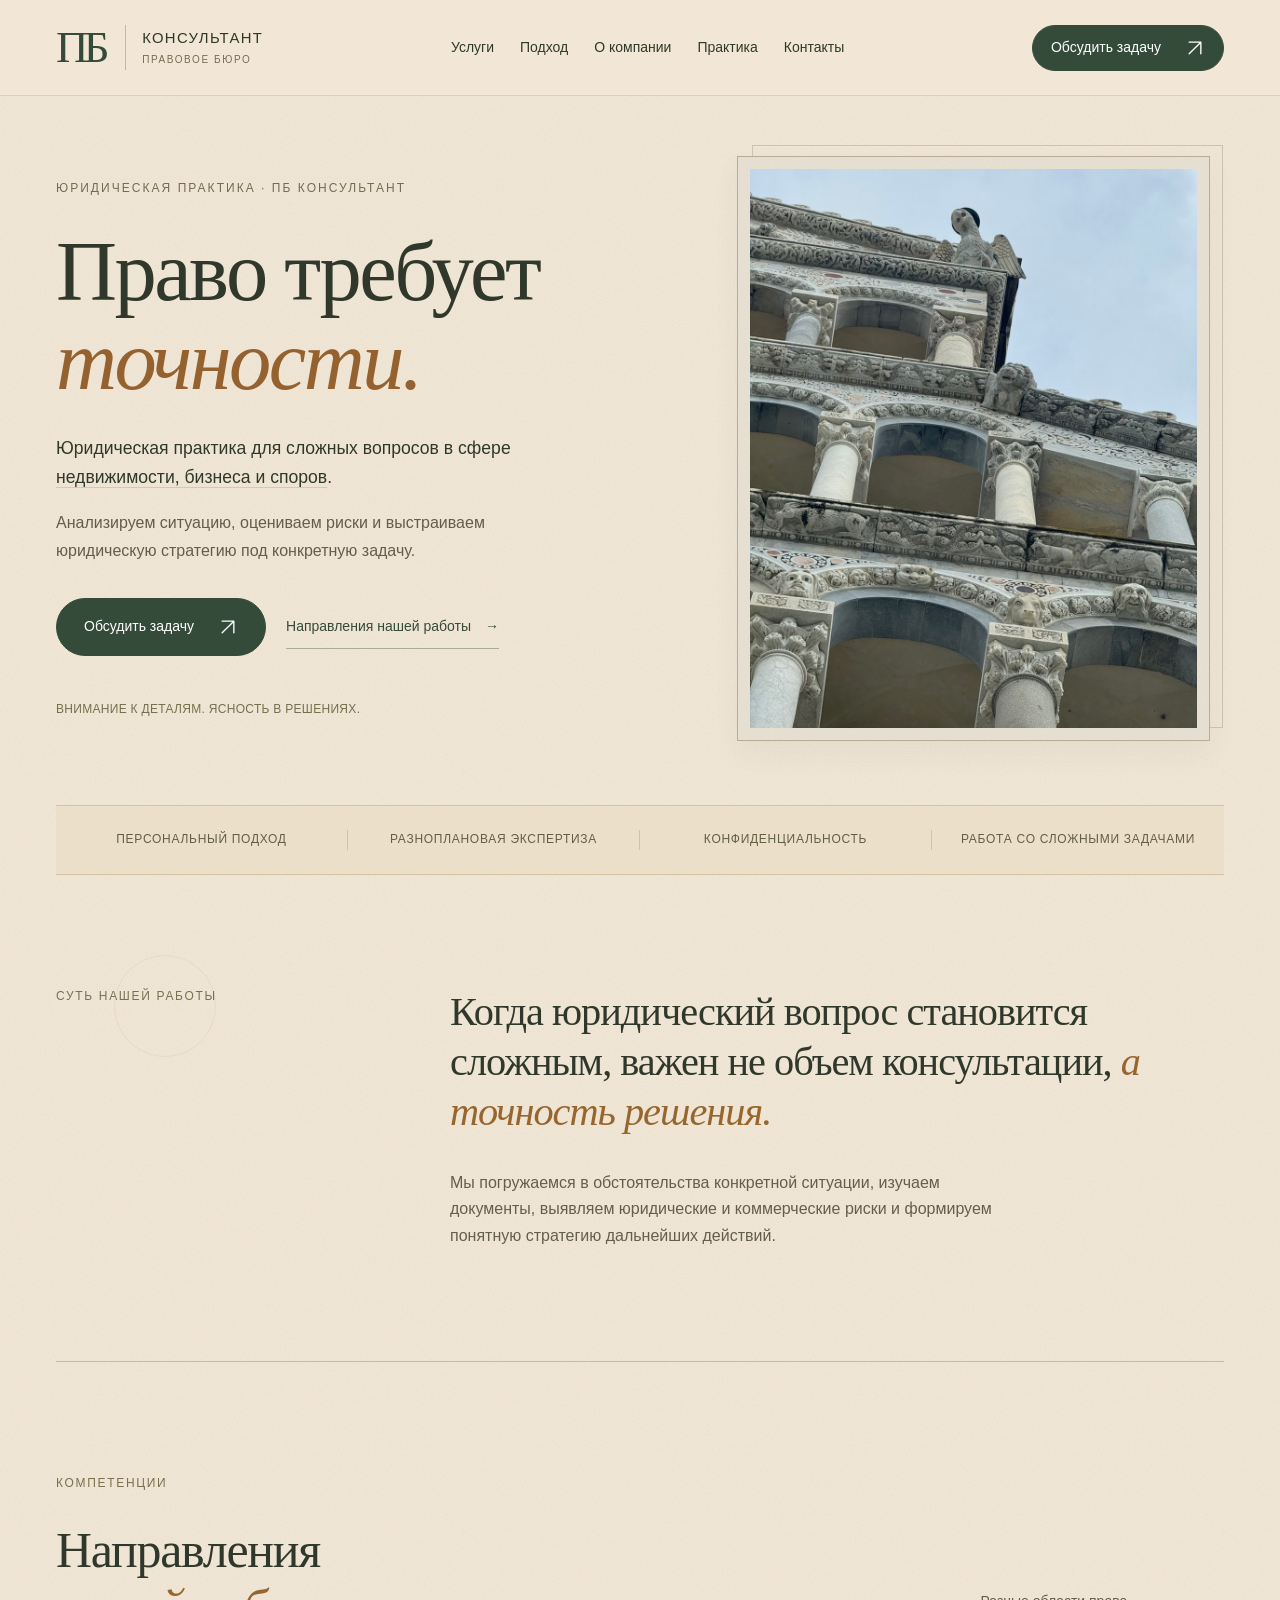
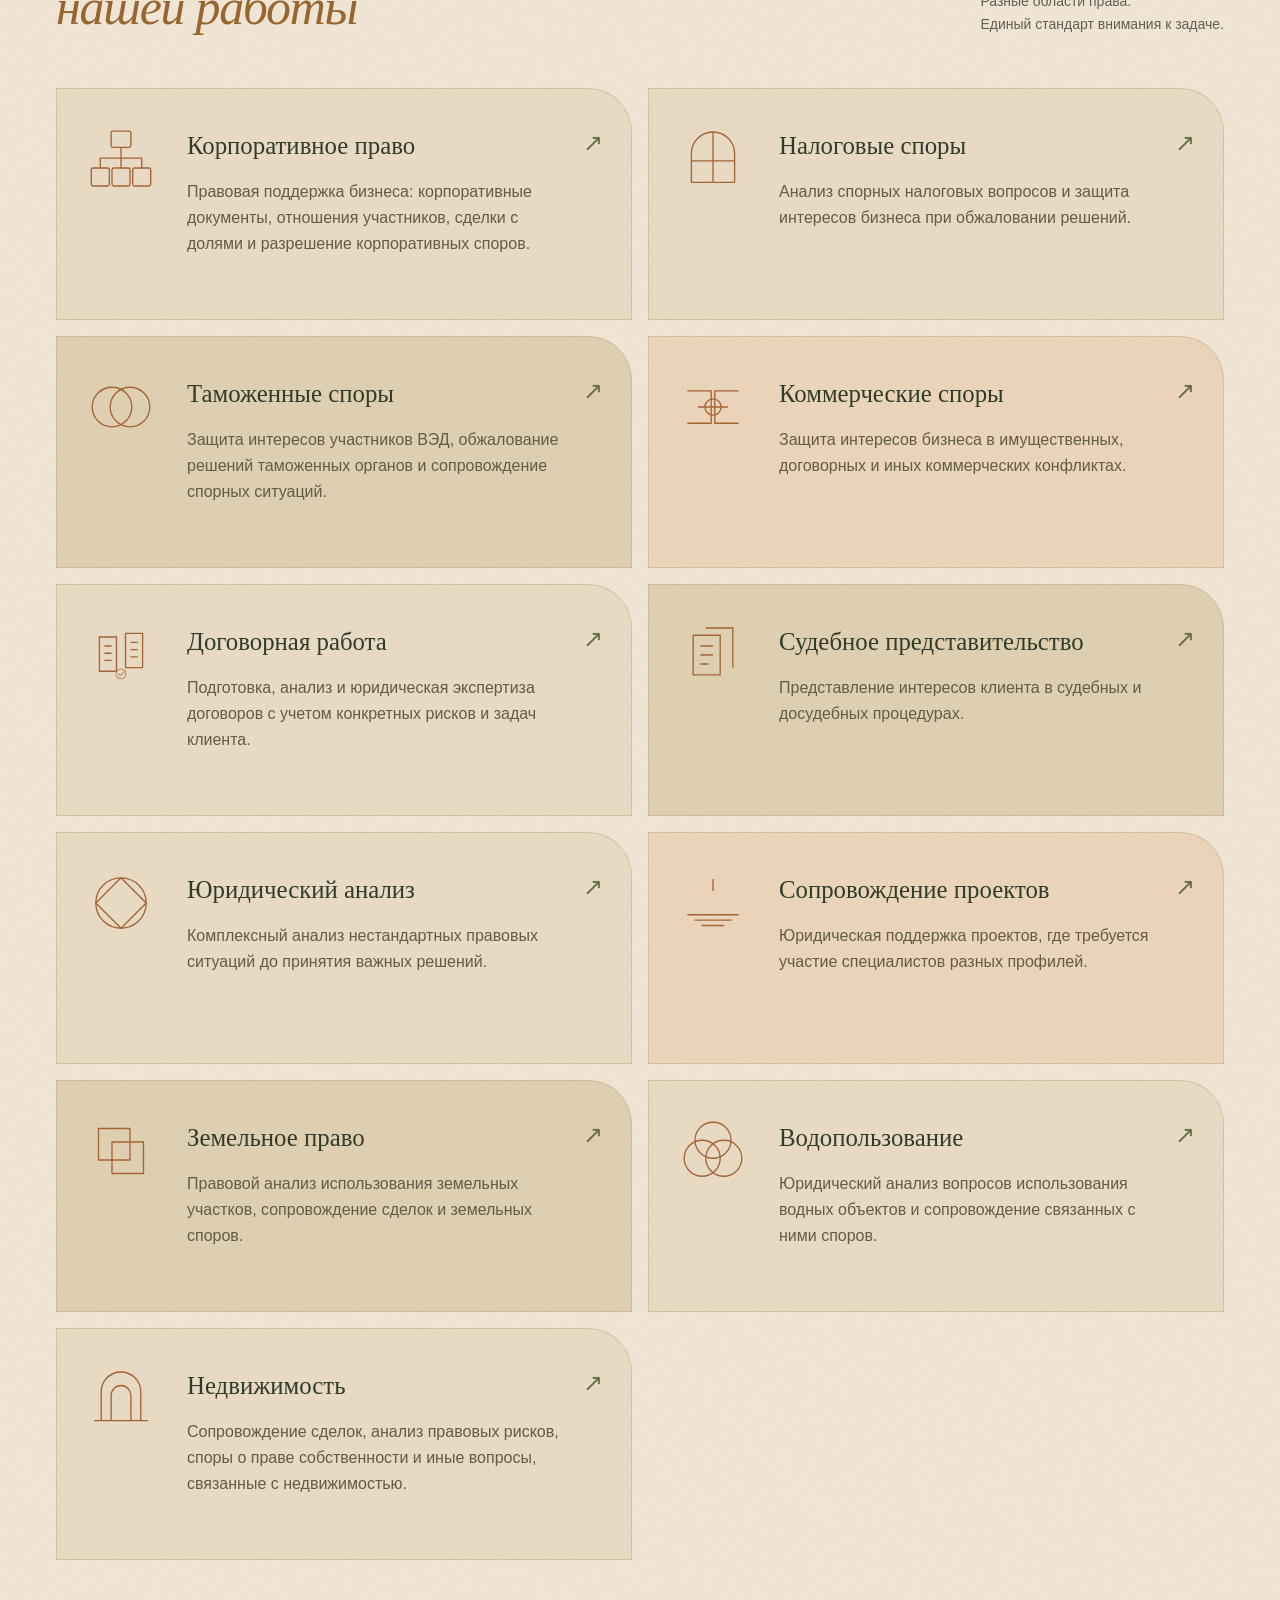
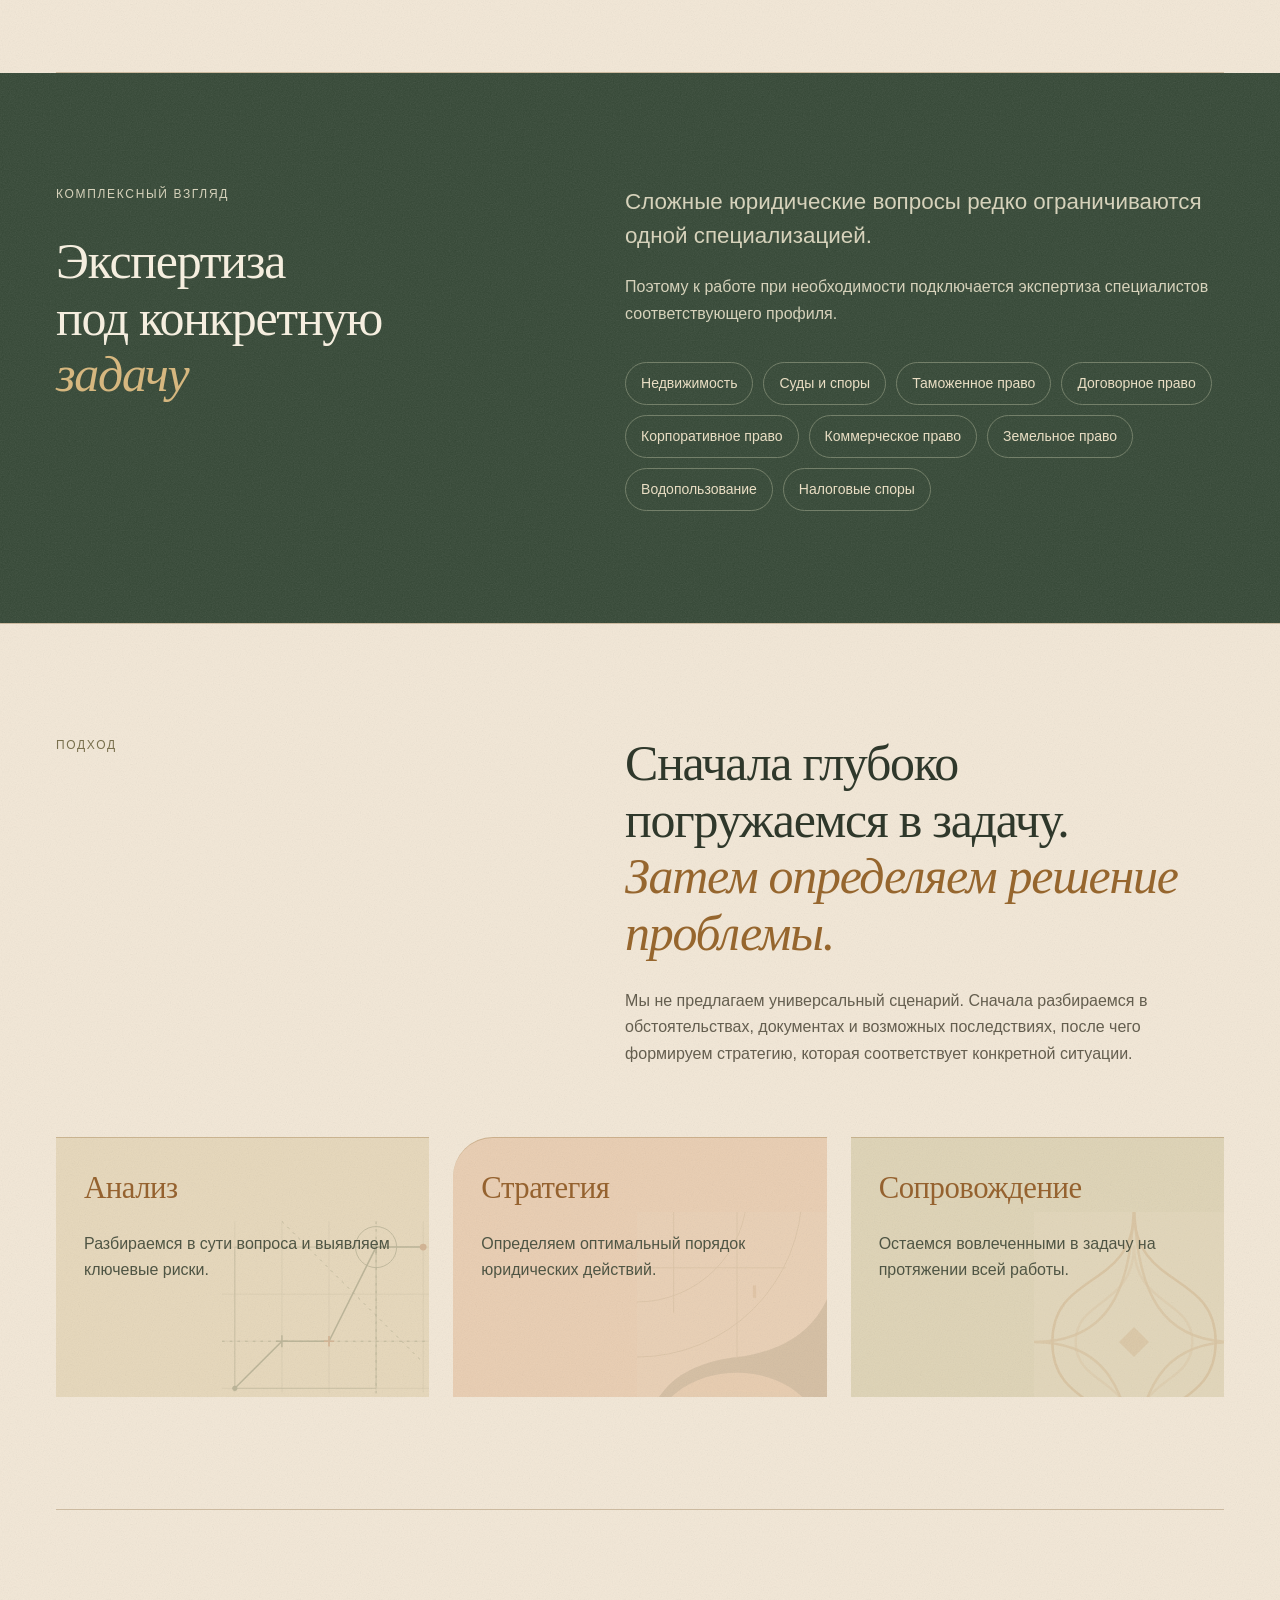
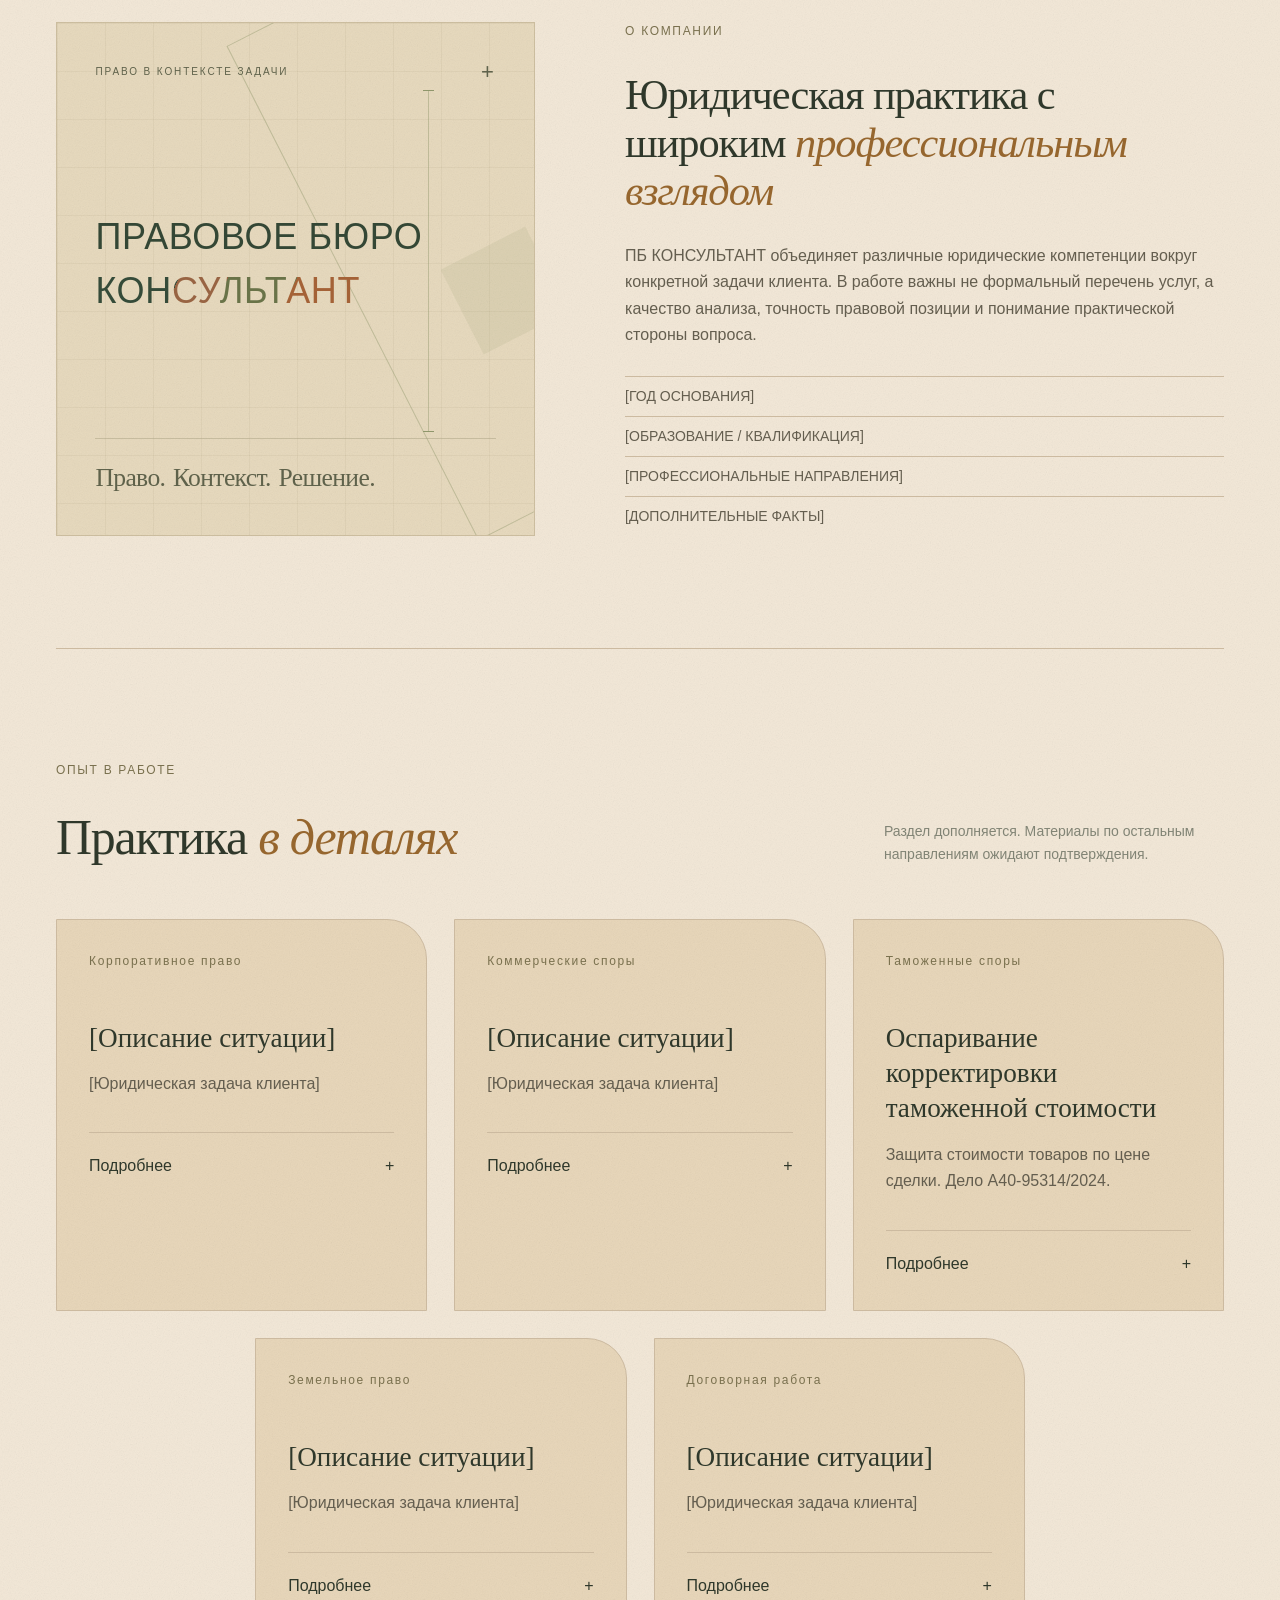
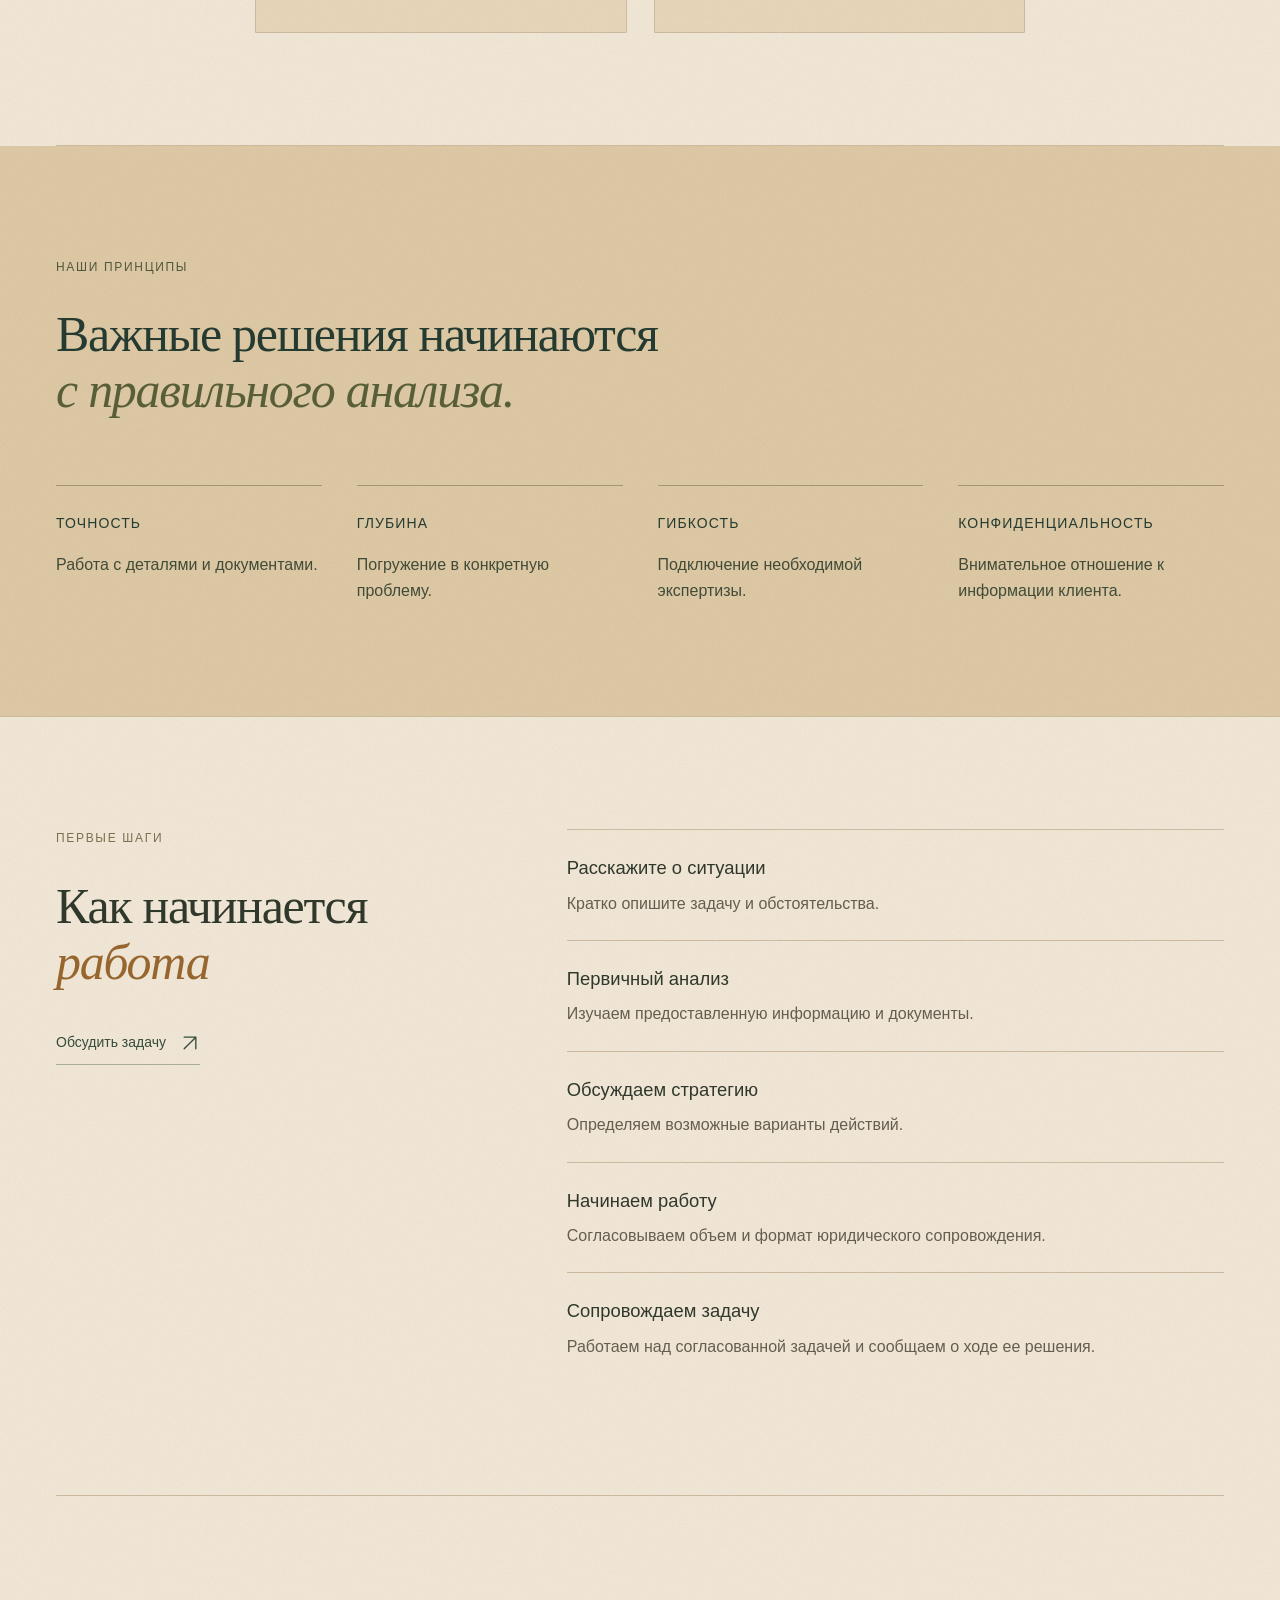
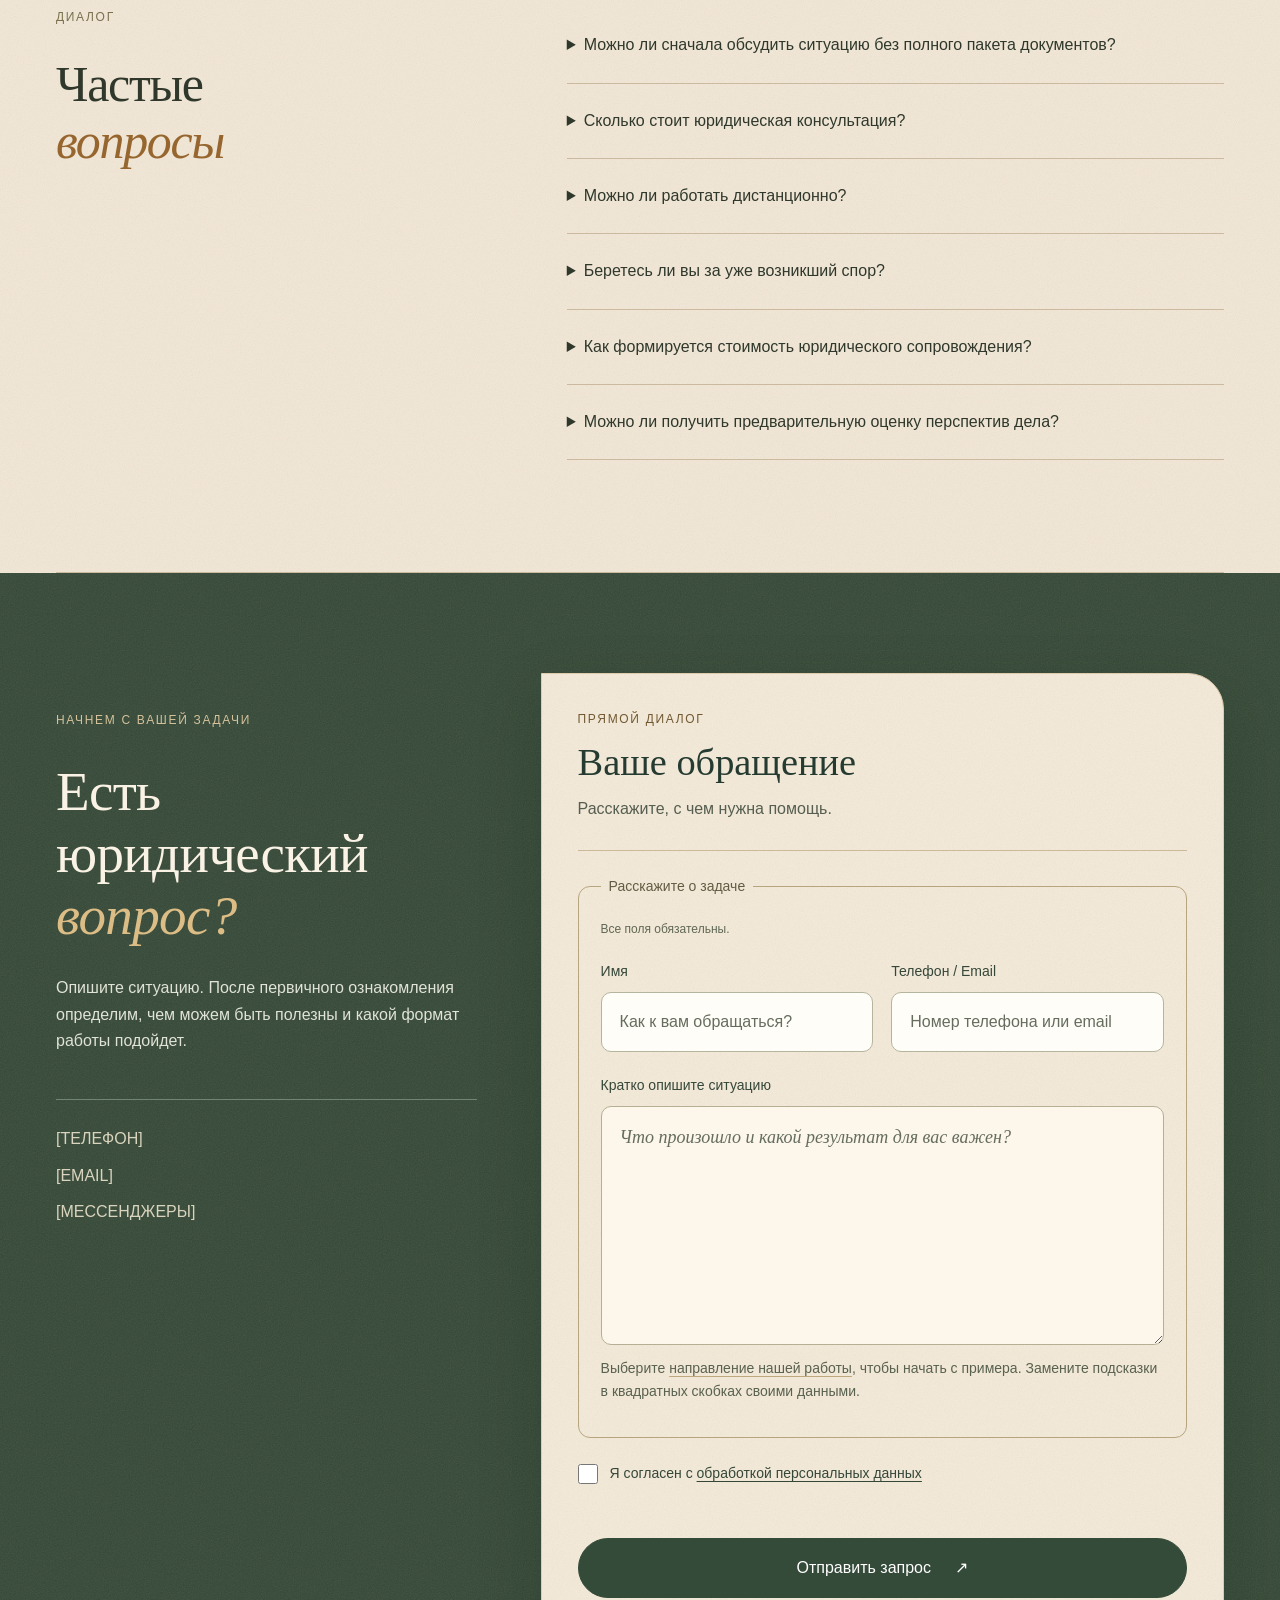
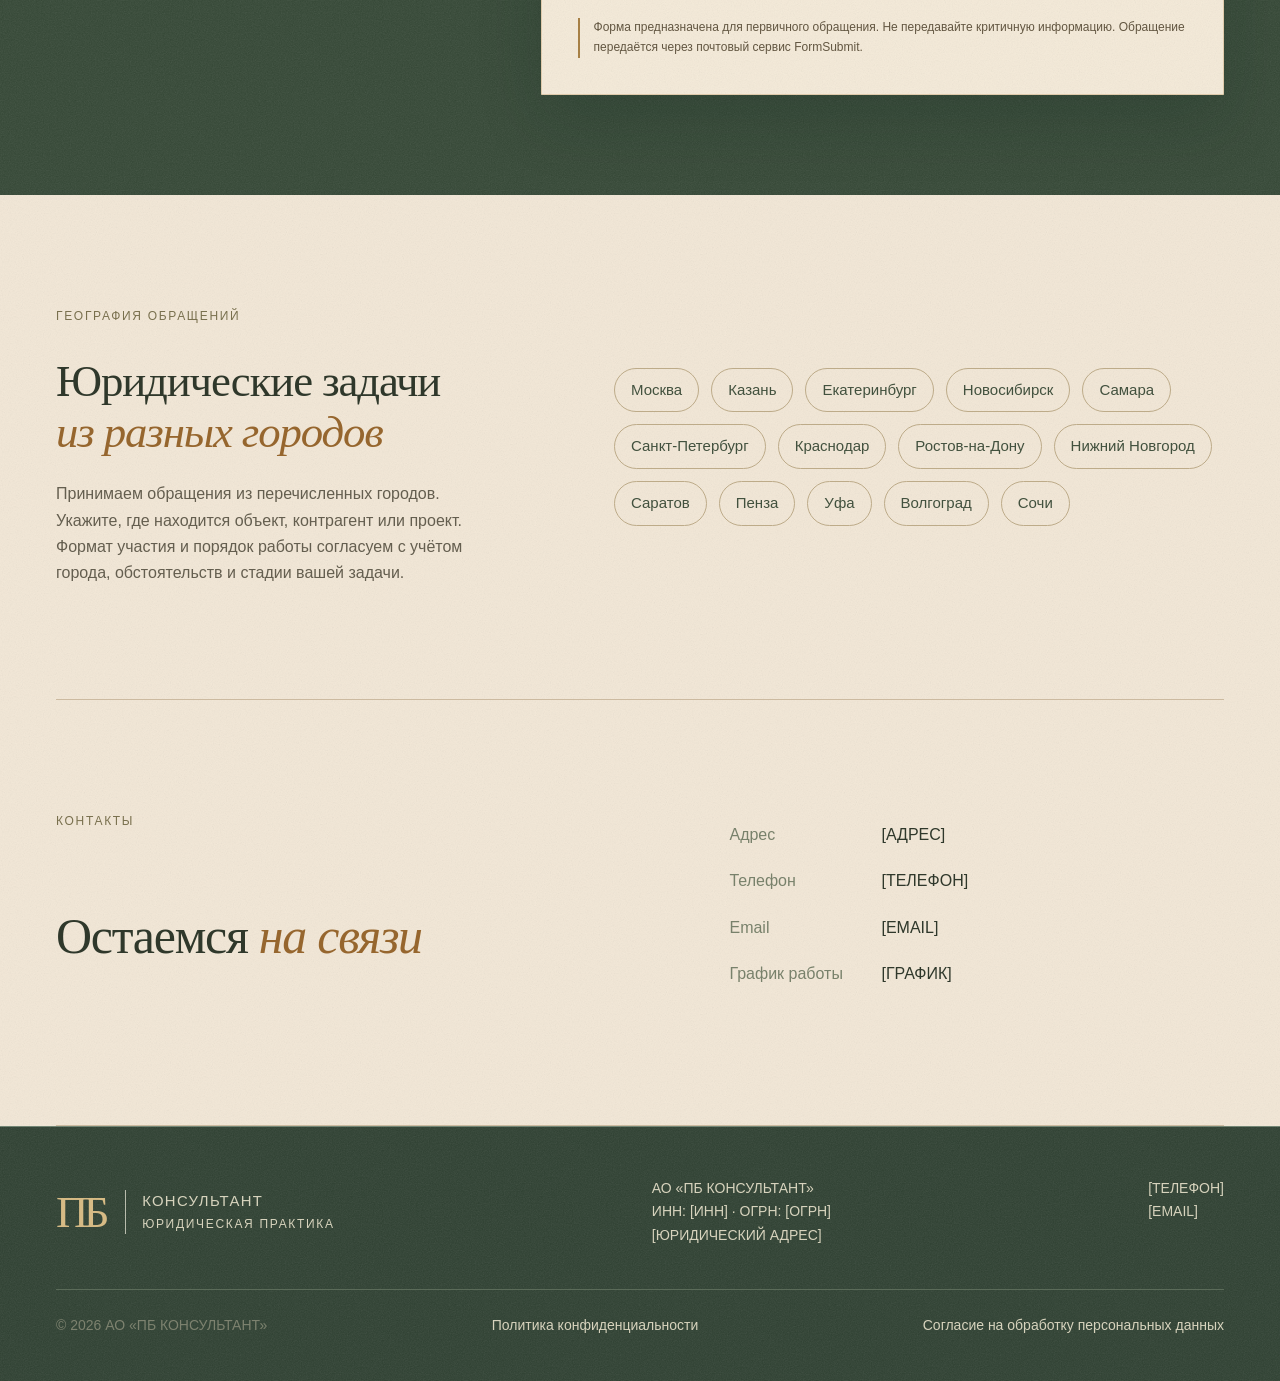
==== commit a3cd4fd0: "Fix Cloudflare assets root and present customs case" ====
--- a/index.html
+++ b/index.html
@@ -532,7 +532,7 @@
                         </h2>
                     </div>
                     <p class="placeholder">
-                        Материалы для этого раздела ожидают подтверждения.
+                        Раздел дополняется. Материалы по остальным направлениям ожидают подтверждения.
                     </p>
                 </div>
                 <div class="case-grid">
@@ -575,10 +575,10 @@
                             Таможенные споры
                         </p>
                         <h3>
-                            [Описание ситуации]
-                        </h3>
-                        <p>
-                            [Юридическая задача клиента]
+                            Оспаривание корректировки таможенной стоимости
+                        </h3>
+                        <p>
+                            Защита стоимости товаров по цене сделки. Дело А40-95314/2024.
                         </p>
                         <button class="case-button" type="button" data-dialog="case-2">
                             Подробнее
@@ -1109,55 +1109,38 @@
             <h2 id="case-title-2">
                 Таможенные споры
             </h2>
-            <p class="placeholder">
-                Шаблон. Подтвержденный кейс пока не предоставлен.
-            </p>
             <h3>
                 Ситуация
             </h3>
-            <p>
-                Таможенный орган скорректировал заявленную Обществом таможенную стоимость ввезённых товаров, посчитав её заниженной по сравнению с ценовой информацией, имевшейся в распоряжении таможни по другим поставкам.
-При этом таможенная стоимость была определена декларантом по цене сделки и подтверждалась документами, представленными как при таможенном декларировании, так и дополнительно по запросам таможенного органа в ходе проверки.
-Несмотря на предоставленные документы и пояснения, Центральная акцизная таможня и Акцизный специализированный таможенный пост приняли решения о внесении изменений и дополнений в сведения, заявленные в декларациях на товары.
-            </p>
+            <p>Таможенный орган скорректировал заявленную Обществом таможенную стоимость ввезённых товаров, посчитав её заниженной по сравнению с ценовой информацией, имевшейся в распоряжении таможни по другим поставкам.</p>
+<p>При этом таможенная стоимость была определена декларантом по цене сделки и подтверждалась документами, представленными как при таможенном декларировании, так и дополнительно по запросам таможенного органа в ходе проверки.</p>
+<p>Несмотря на предоставленные документы и пояснения, Центральная акцизная таможня и Акцизный специализированный таможенный пост приняли решения о внесении изменений и дополнений в сведения, заявленные в декларациях на товары.</p>
             <h3>
                 Задача
             </h3>
-            <p>
-                Защитить право Общества на применение заявленной таможенной стоимости товаров, определённой по цене сделки, и оспорить решения таможенного органа о её корректировке.
-Необходимо было доказать, что представленные декларантом сведения являются достоверными, количественно определяемыми и документально подтверждёнными, а использованная таможенным органом сравнительная ценовая информация сама по себе не свидетельствует о недостоверности заявленной стоимости.
-            </p>
+            <p>Защитить право Общества на применение заявленной таможенной стоимости товаров, определённой по цене сделки, и оспорить решения таможенного органа о её корректировке.</p>
+<p>Необходимо было доказать, что представленные декларантом сведения являются достоверными, количественно определяемыми и документально подтверждёнными, а использованная таможенным органом сравнительная ценовая информация сама по себе не свидетельствует о недостоверности заявленной стоимости.</p>
             <h3>
                 Подход
             </h3>
-            <p>
-                Был сформирован и представлен таможенному органу комплект документов и пояснений, подтверждающих заявленную таможенную стоимость товаров и условия совершения сделки.
-
-После принятия таможенным органом решений о корректировке таможенной стоимости интересы Общества были защищены в Арбитражном суде г. Москвы.
-
-В ходе судебного разбирательства была обоснована достоверность документов и сведений, представленных декларантом, а также доказано отсутствие надлежащих оснований для корректировки таможенной стоимости.
-
-Отдельное внимание было уделено тому, что таможенный орган:
-
--не представил доказательств недостоверности документов, подтверждающих таможенную стоимость;
-
--не обосновал причины непринятия представленных декларантом документов;
-
--не доказал правомерность использования сравнительной ценовой информации;
-
--не подтвердил сопоставимость иных поставок из базы таможенных деклараций с конкретными коммерческими условиями сделки Общества;
-
--не доказал наличие ограничений или условий сделки, которые могли повлиять на заявленную цену товара.
-            </p>
+            <p>Был сформирован и представлен таможенному органу комплект документов и пояснений, подтверждающих заявленную таможенную стоимость товаров и условия совершения сделки.</p>
+<p>После принятия таможенным органом решений о корректировке таможенной стоимости интересы Общества были защищены в Арбитражном суде г. Москвы.</p>
+<p>В ходе судебного разбирательства была обоснована достоверность документов и сведений, представленных декларантом, а также доказано отсутствие надлежащих оснований для корректировки таможенной стоимости.</p>
+<p>Отдельное внимание было уделено тому, что таможенный орган:</p>
+<ul>
+                <li>не представил доказательств недостоверности документов, подтверждающих таможенную стоимость;</li>
+                <li>не обосновал причины непринятия представленных декларантом документов;</li>
+                <li>не доказал правомерность использования сравнительной ценовой информации;</li>
+                <li>не подтвердил сопоставимость иных поставок из базы таможенных деклараций с конкретными коммерческими условиями сделки Общества;</li>
+                <li>не доказал наличие ограничений или условий сделки, которые могли повлиять на заявленную цену товара.</li>
+            </ul>
             <h3>
                 Результат
             </h3>
-            <p>
-                Арбитражный суд г. Москвы признал незаконными решения Центральной акцизной таможни и Акцизного специализированного таможенного поста о внесении изменений и дополнений в сведения, заявленные в декларациях на товары.
-На Центральную акцизную таможню была возложена обязанность устранить допущенные нарушения прав и интересов Общества и принять таможенную стоимость товаров, определённую декларантом по цене сделки.
-Суд подтвердил, что таможенный орган не доказал недостоверность представленных Обществом документов и не обосновал применение сравнительной ценовой информации для корректировки таможенной стоимости.
-Решение суда первой инстанции было оставлено без изменения судом апелляционной инстанции по делу А40-95314/2024.
-            </p>
+            <p>Арбитражный суд г. Москвы признал незаконными решения Центральной акцизной таможни и Акцизного специализированного таможенного поста о внесении изменений и дополнений в сведения, заявленные в декларациях на товары.</p>
+<p>На Центральную акцизную таможню была возложена обязанность устранить допущенные нарушения прав и интересов Общества и принять таможенную стоимость товаров, определённую декларантом по цене сделки.</p>
+<p>Суд подтвердил, что таможенный орган не доказал недостоверность представленных Обществом документов и не обосновал применение сравнительной ценовой информации для корректировки таможенной стоимости.</p>
+<p>Решение суда первой инстанции было оставлено без изменения судом апелляционной инстанции по делу А40-95314/2024.</p>
         </dialog>
         <dialog class="case-dialog" id="case-3" aria-labelledby="case-title-3">
             <button type="button" class="dialog-close" data-close-dialog aria-label="Закрыть кейс">
